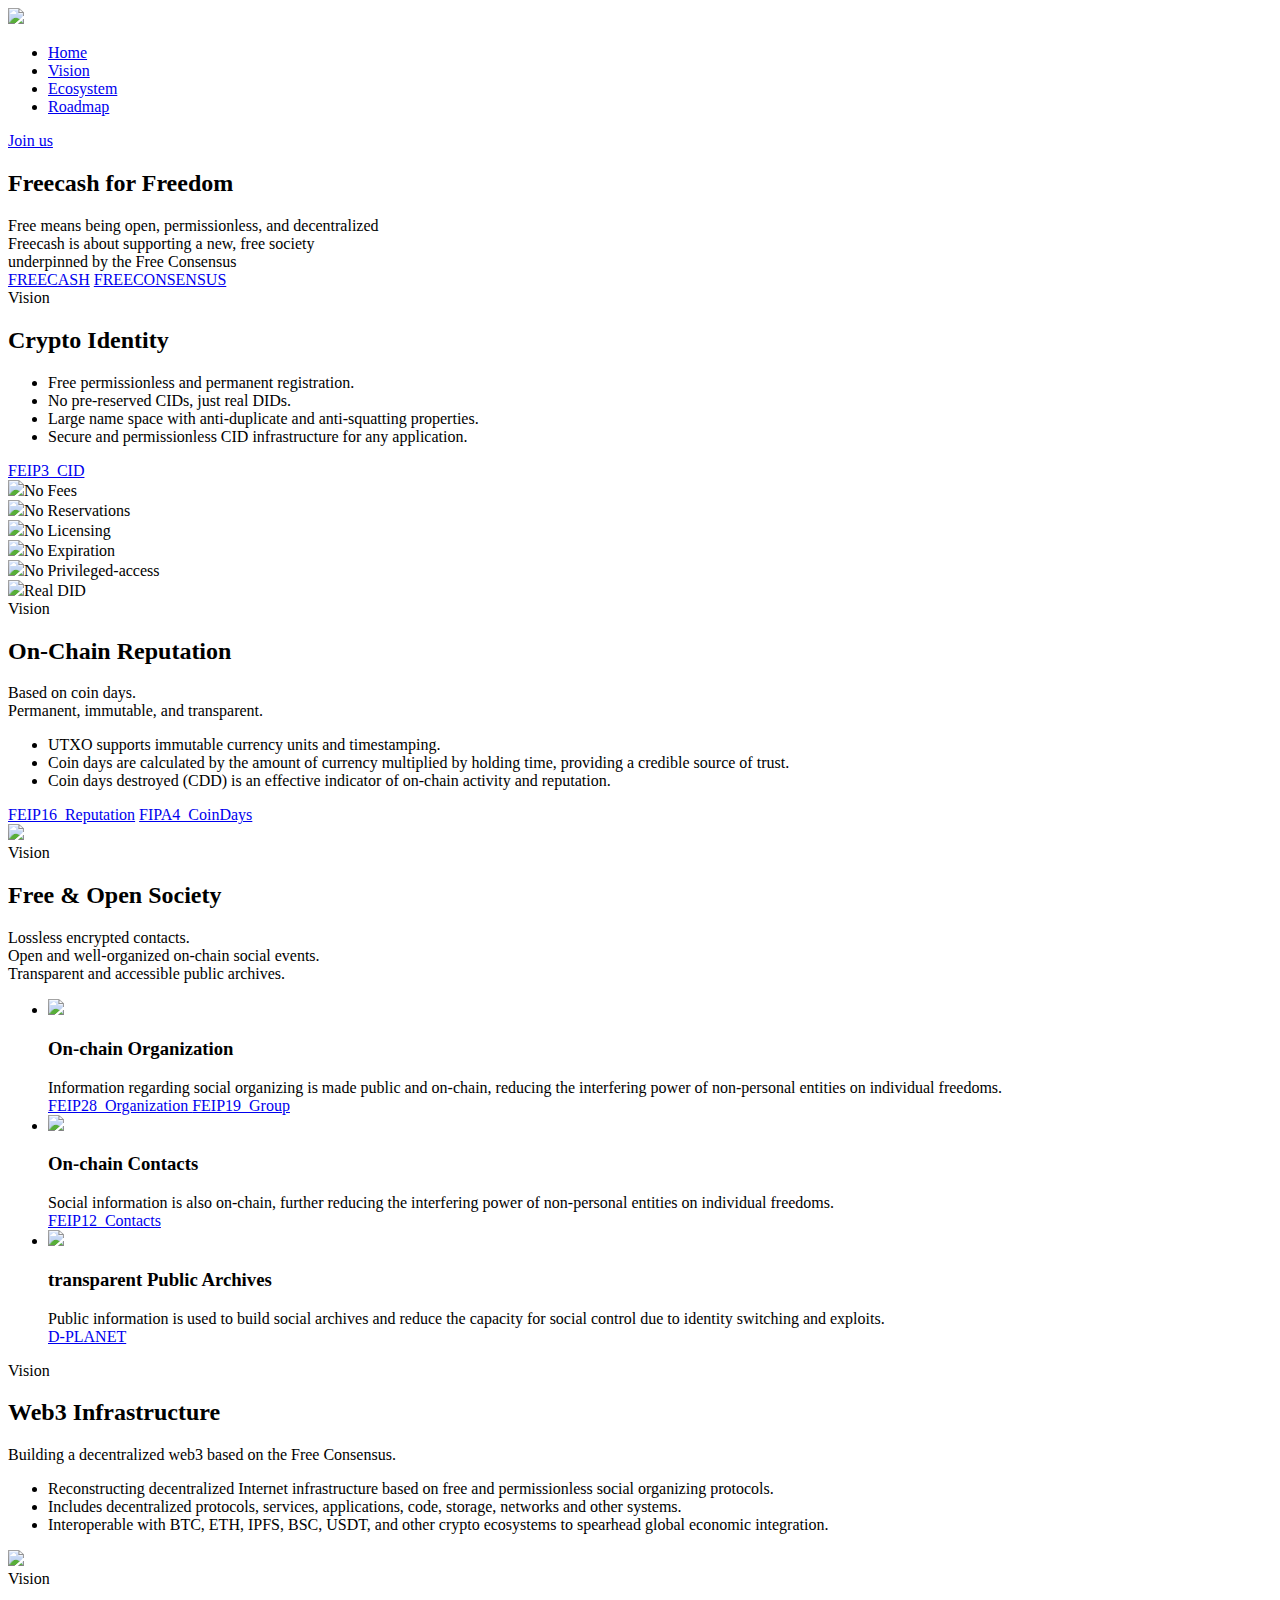
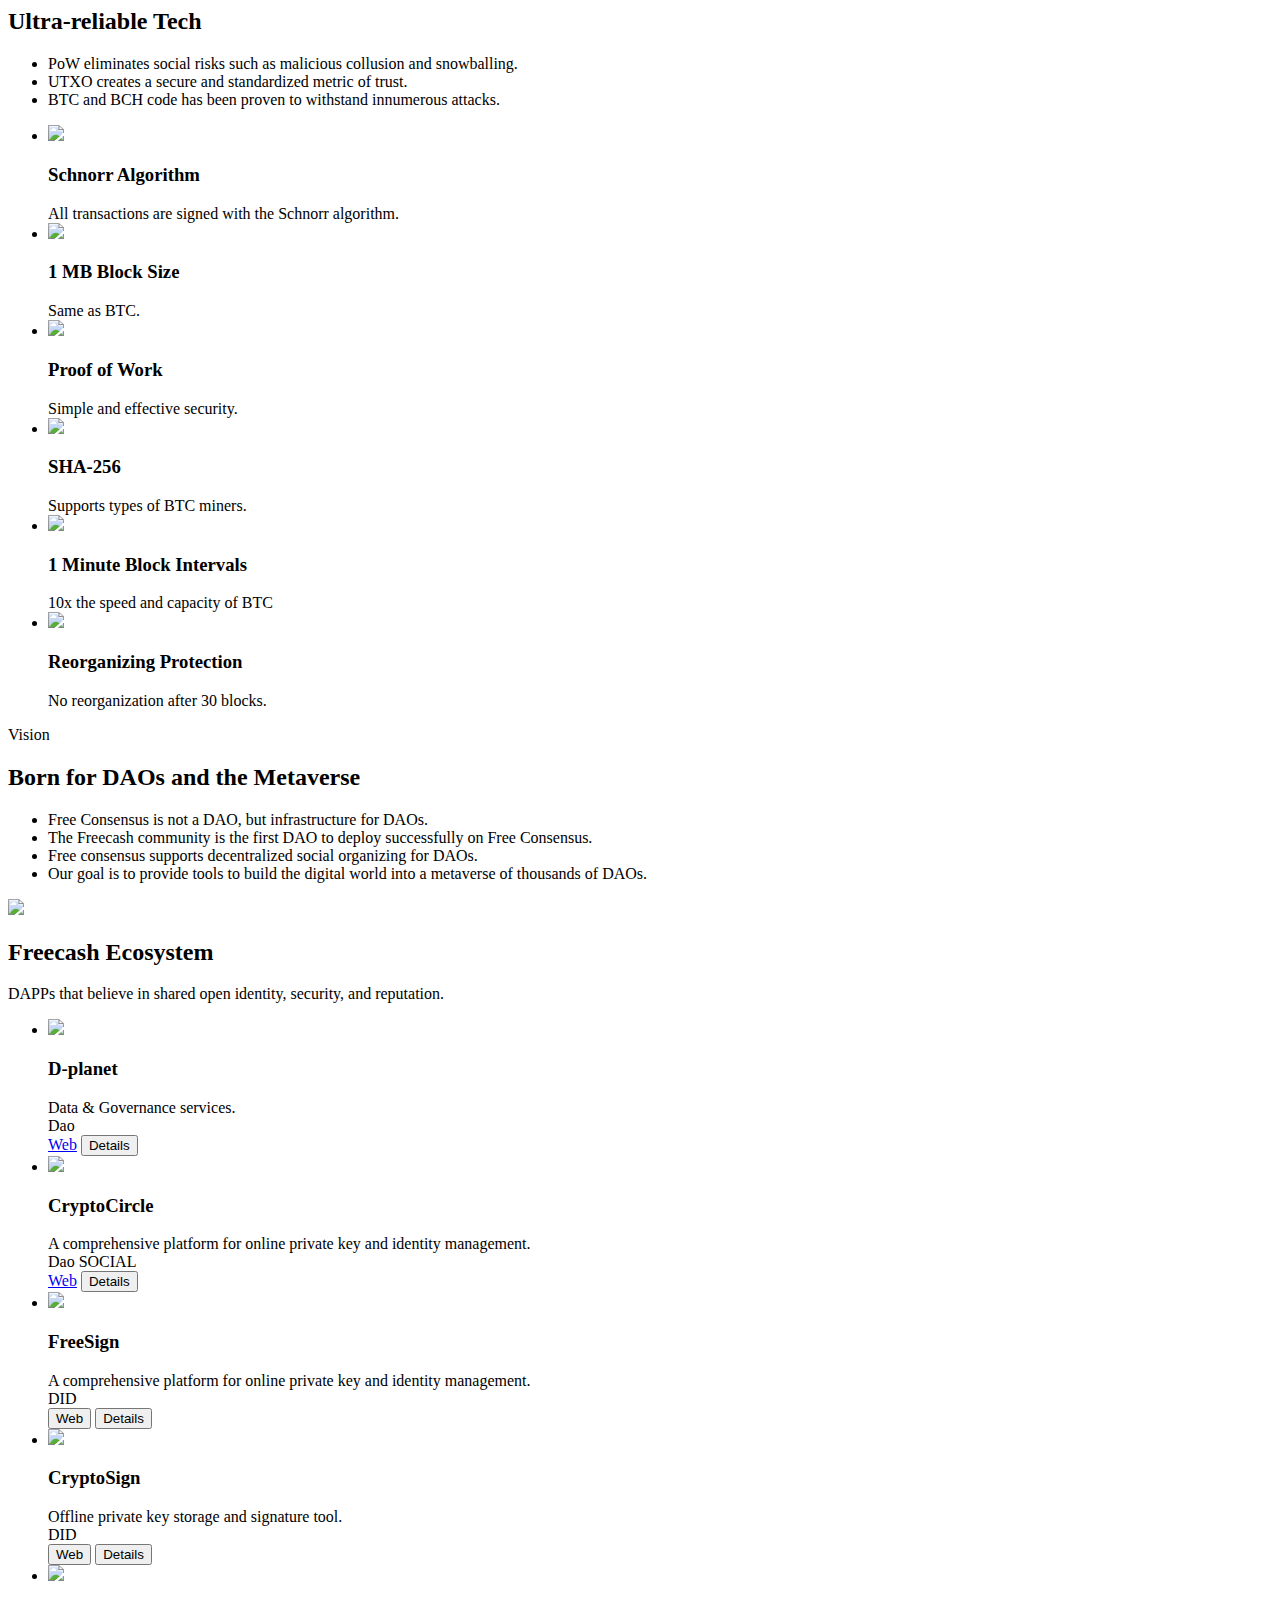
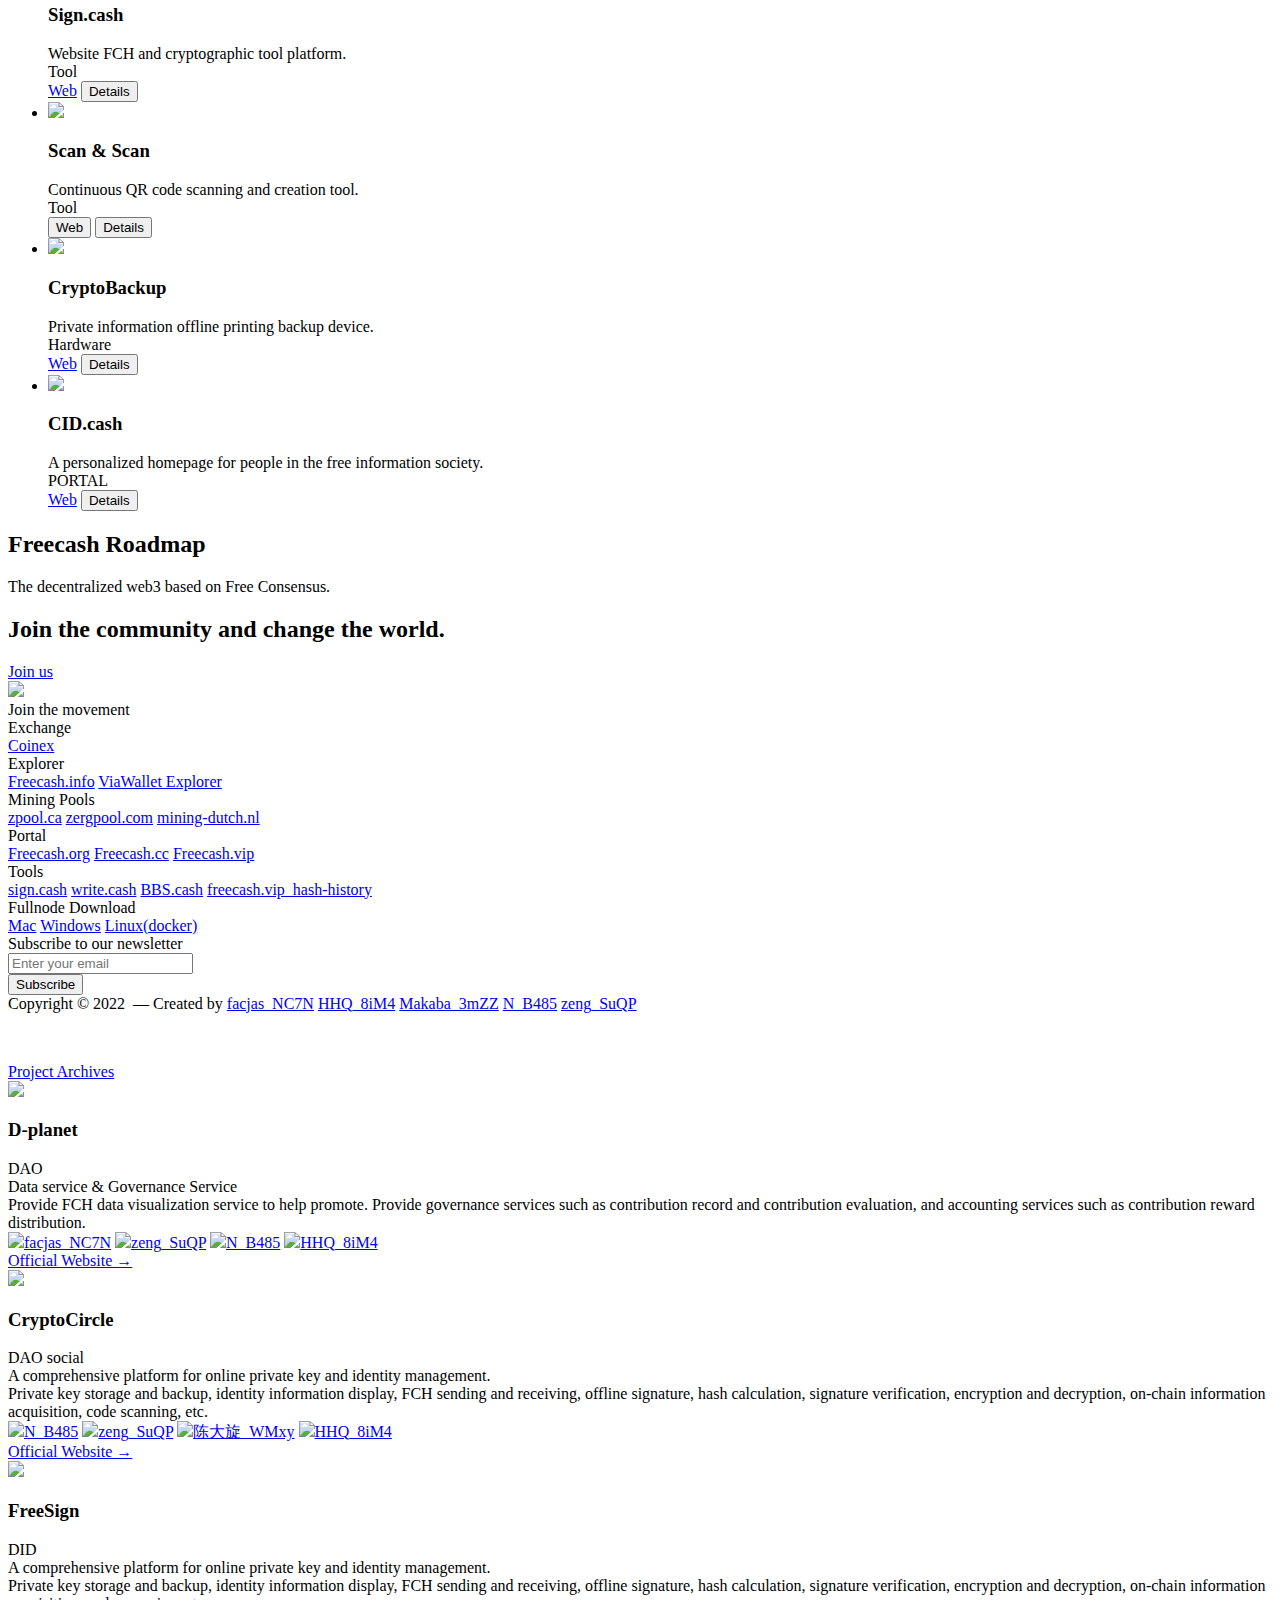
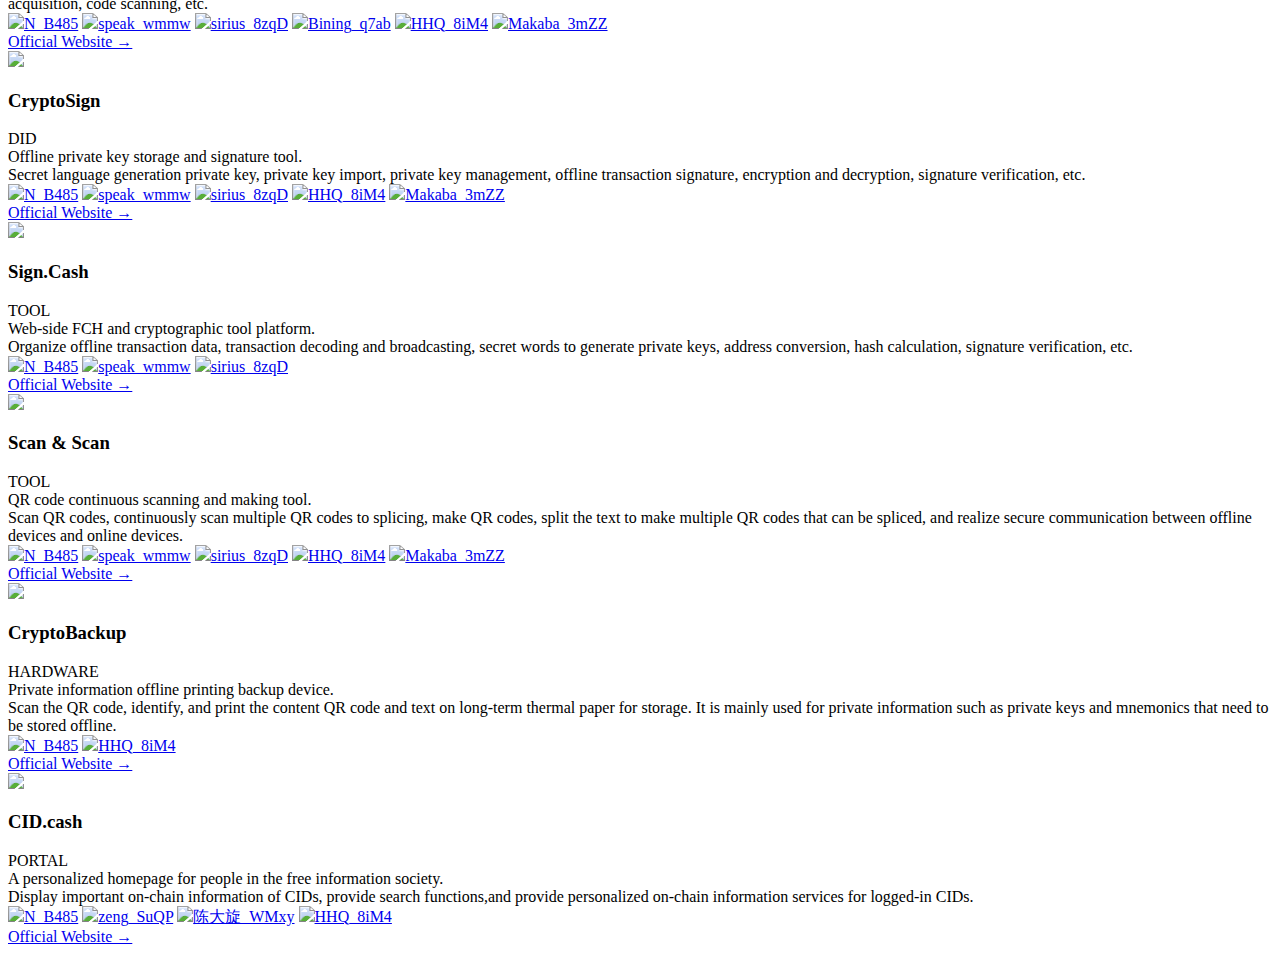
==== index.html @ cf7c5c74 "feat:2.0" ====
﻿<!DOCTYPE html>
<html>
<head>
    <meta charset="utf-8">
    <meta name="viewport" content="width=device-width, initial-scale=1, maximum-scale=1">
    <meta http-equiv="X-UA-Compatible" content="IE=edge"/>
    <meta http-equiv="Expires" content="0">
    <meta http-equiv="Pragma" content="no-cache">
    <meta http-equiv="Cache-control" content="no-cache">
    <meta http-equiv="Cache" content="no-cache">
    <title>freecash</title>
    <link type="text/css" href="js/layui/css/layui.css" rel="stylesheet">
    <link rel="stylesheet" href="js/swiper/swiper-bundle.min.css"/>
    <link type="text/css" href="css/index.css?v=0.665" rel="stylesheet">
</head>

<body>
<div class="layui-layout">
    <div class="layui-header">
        <div class="layui-container">
            <div class="layui-row">
                <div class="layui-col-md3 layui-header-logo"><img class="logo" src="images/logo.png"></div>
                <div class="mobile-menu" onclick="showHideMenu()"></div>
                <div class="mobile-menu-close" onclick="showHideMenu()"></div>
                <div class="layui-col-md6 layui-header-nav">
                    <ul class="layui-nav" id="menu">
                        <li class="layui-nav-item"><a href="#Home">Home</a></li>
                        <li class="layui-nav-item"><a href="#Vision">Vision</a></li>
                        <li class="layui-nav-item"><a href="#Ecology">Ecosystem</a></li>
                        <li class="layui-nav-item"><a href="#Roadmap">Roadmap</a></li>
                    </ul>
                </div>
                <div class="layui-col-md3 layui-header-join">
                    <a href="https://d-planet.io/fch" target="_blank" class="layui-btn layui-btn-radius layui-btn-join">Join us</a>
                </div>
            </div>
        </div>
    </div>
    <div class="layui-container layui-index-content">
        <div class="layui-body-freedom" id="Home">
            <!--<a href="https://twitter.com/freecashp" target="_blank" class="layui-btn layui-btn-message">
                <i>📢</i>  fch第11期贡献评估通知：本期贡献已结束<i class="layui-icon">&#xe602;</i>
            </a>-->
            <h2>Freecash for Freedom</h2>
            <div class="content">
                <div>Free means being open, permissionless, and decentralized</div>
                <div>Freecash is about supporting a new, free society </div>
                <div>underpinned by the Free Consensus</div>
            </div>
            <div class="btn-div">
                <a class="layui-btn layui-btn-primary" href="pdf/freecash.pdf" target="_blank">FREECASH</a>
                <a class="layui-btn layui-btn-primary" href="pdf/freecash2.pdf" target="_blank">FREECONSENSUS</a>
            </div>
        </div>
        <div class="layui-body-cryptoIdentity" id="Vision">
            <div class="layui-row">
                <div class="layui-col-md5">
                    <div class="layui-body-info">
                        <span class="layui-badge-rim">Vision</span>
                        <h2>Crypto Identity</h2>
                        <ul class="list">
                            <li>Free permissionless and permanent registration.</li>
                            <li>No pre-reserved CIDs, just real DIDs.</li>
                            <li>Large name space with anti-duplicate and anti-squatting properties.</li>
                            <li>Secure and permissionless CID infrastructure for any application.</li>
                        </ul>
                        <div class="btn-div">
                            <a href="https://bbs.cash/topic/537/feip3v4_cid-en-us" target="_blank" type="button" class="layui-btn layui-btn-normal layui-btn-sm">FEIP3_CID</a>
                        </div>
                    </div>
                </div>
                <div class="layui-col-md7 cryptoIdentity-right">
                    <div class="list clearfix">
                        <div class="item"><img src="images/image-36.png"><span>No Fees</span></div>
                        <div class="item"><img src="images/image-37.png"><span>No Reservations</span></div>
                        <div class="item"><img src="images/image-38.png"><span>No Licensing</span></div>
                        <div class="item"><img src="images/image-39.png"><span>No Expiration</span></div>
                        <div class="item"><img src="images/image-40.png"><span>No Privileged-access</span></div>
                        <div class="item"><img src="images/img-01.png"><span>Real DID</span></div>
                    </div>
                </div>
            </div>
        </div>
        <div class="layui-body-reputation">
            <div class="layui-row">
                <div class="layui-col-md6 layui-reputation-right">
                    <div class="layui-body-info">
                        <span class="layui-badge-rim">Vision</span>
                        <h2>On-Chain Reputation</h2>
                        <div class="con">Based on coin days.<br>Permanent, immutable, and transparent. </div>
                        <ul class="list">
                            <li>UTXO supports immutable currency units and timestamping.</li>
                            <li>Coin days are calculated by the amount of currency multiplied by holding time, providing a credible source of trust.</li>
                            <li>Coin days destroyed (CDD) is an effective indicator of on-chain activity and reputation.</li>
                        </ul>
                        <div class="btn-div">
                            <a href="https://bbs.cash/topic/559/feip16v1_reputation-en-us" target="_blank" class="layui-btn layui-btn-normal layui-btn-sm">FEIP16_Reputation</a>
                            <a href="https://bbs.cash/topic/557/fipa4_coindays-zh-cn" target="_blank" class="layui-btn layui-btn-normal layui-btn-sm">FIPA4_CoinDays </a>
                        </div>
                    </div>

                </div>
                <div class="layui-col-md6 layui-reputation-left">
                    <img src="images/svg/img-02.svg">
                </div>
            </div>
        </div>
        <div class="layui-body-sociaty">
            <div class="layui-body-info">
                <span class="layui-badge-rim">Vision</span>
                <h2>Free & Open Society</h2>
                <div class="con">Lossless encrypted contacts.<br>
                    Open and well-organized on-chain social events.<br>
                    Transparent and accessible public archives.</div>
            </div>
            <div class="layui-sociaty-list">
                <ul class="clearfix">
                    <li>
                        <div class="img"><img src="images/svg/img-05.svg"></div>
                        <h3>On-chain Organization</h3>
                        <div class="content">
                            Information regarding social organizing is made public and on-chain, reducing the interfering power of non-personal entities on individual freedoms.
                        </div>
                        <div class="btn-div">
                            <a href="https://bbs.cash/topic/620/feip28v2_organization-zh-cn" target="_blank" class="layui-btn layui-btn-normal layui-btn-sm">FEIP28_Organization </a>
                            <a href="https://bbs.cash/topic/561/feip19v3_group-en-us" target="_blank" class="layui-btn layui-btn-normal layui-btn-sm">FEIP19_Group</a>
                        </div>
                    </li>
                    <li>
                        <div class="img"><img src="images/svg/img-03.svg"></div>
                        <h3>On-chain Contacts</h3>
                        <div class="content">
                            Social information is also on-chain, further reducing the interfering power of non-personal entities on individual freedoms.
                        </div>
                        <div class="btn-div">
                            <a href="https://bbs.cash/topic/575/feip12v3_contacts-en-us" target="_blank" class="layui-btn layui-btn-normal layui-btn-sm">FEIP12_Contacts</a>
                        </div>
                    </li>
                    <li>
                        <div class="img"><img src="images/svg/img-04.svg"></div>
                        <h3>transparent Public Archives</h3>
                        <div class="content">
                            Public information is used to build social archives and reduce the capacity for social control due to identity switching and exploits.
                        </div>
                        <div class="btn-div">
                            <a href="https://d-planet.io/" target="_blank" class="layui-btn layui-btn-normal layui-btn-sm">D-PLANET</a>
                        </div>
                    </li>
                </ul>
            </div>
        </div>
        <div class="layui-body-reputation">
            <div class="layui-row">
                <div class="layui-col-md6 layui-reputation-right">
                    <div class="layui-body-info">
                        <span class="layui-badge-rim">Vision</span>
                        <h2>Web3 Infrastructure</h2>
                        <div class="con">Building a decentralized web3 based on the Free Consensus.</div>
                        <ul class="list">
                            <li>Reconstructing decentralized Internet infrastructure based on free and permissionless social organizing protocols.</li>
                            <li>Includes decentralized protocols, services, applications, code, storage, networks and other systems.</li>
                            <li>Interoperable with BTC, ETH, IPFS, BSC, USDT, and other crypto ecosystems to spearhead global economic integration.</li>
                        </ul>
                    </div>
                </div>
                <div class="layui-col-md6 layui-reputation-left">
                    <img src="images/svg/img-10.svg">
                </div>
            </div>
        </div>
        <div class="layui-body-support">
            <div class="layui-body-info layui-body-infoall">
                <span class="layui-badge-rim">Vision</span>
                <h2>Ultra-reliable Tech</h2>
                <ul class="list">
                    <li>PoW eliminates social risks such as malicious collusion and snowballing.</li>
                    <li>UTXO creates a secure and standardized metric of trust.</li>
                    <li>BTC and BCH code has been proven to withstand innumerous attacks.</li>
                </ul>
            </div>
            <div class="layui-support-list">
                <ul class="clearfix">
                    <li>
                        <div class="img"><img src="images/svg/img-02.svg"></div>
                        <div class="info">
                            <h3>Schnorr Algorithm</h3>
                            <div class="con">All transactions are signed with the Schnorr algorithm.</div>
                        </div>
                    </li>
                    <li>
                        <div class="img"><img src="images/svg/img-07.svg"></div>
                        <div class="info">
                            <h3>1 MB Block Size</h3>
                            <div class="con">Same as BTC.</div>
                        </div>
                    </li>
                    <li>
                        <div class="img"><img src="images/svg/img-09.svg"></div>
                        <div class="info">
                            <h3>Proof of Work</h3>
                            <div class="con">Simple and effective security.</div>
                        </div>
                    </li>
                    <li>
                        <div class="img"><img src="images/svg/img-11.svg"></div>
                        <div class="info">
                            <h3>SHA-256</h3>
                            <div class="con">Supports types of BTC miners.</div>
                        </div>
                    </li>
                    <li>
                        <div class="img"><img src="images/svg/img-12.svg"></div>
                        <div class="info">
                            <h3>1 Minute Block Intervals</h3>
                            <div class="con">10x the speed and capacity of BTC</div>
                        </div>
                    </li>
                    <li>
                        <div class="img"><img src="images/svg/img-13.svg"></div>
                        <div class="info">
                            <h3>Reorganizing Protection</h3>
                            <div class="con">No reorganization after 30 blocks.</div>
                        </div>
                    </li>
                </ul>
            </div>
        </div>
        <div class="layui-body-reputation layui-body-section">
            <div class="layui-row-flex">
                <div class="layui-col-flex">
                    <div class="layui-body-info">
                        <span class="layui-badge-rim">Vision</span>
                        <h2>Born for DAOs and the Metaverse</h2>
                        <ul class="list">
                            <li>Free Consensus is not a DAO, but infrastructure for DAOs.</li>
                            <li>The Freecash community is the first DAO to deploy successfully on Free Consensus.</li>
                            <li>Free consensus supports decentralized social organizing for DAOs.</li>
                            <li>Our goal is to provide tools to build the digital world into a metaverse of thousands of DAOs.</li>
                        </ul>
                    </div>
                </div>
                <div class="">
                    <!--<img src="images/img-17.png">-->
                    <img src="images/svg/img-17.svg" class="layui-body-reputation-img" >
                </div>
            </div>
        </div>
        <div class="layui-body-ecoProject layui-body-section" id="Ecology">
            <div class="layui-body-info">
                <h2>Freecash Ecosystem</h2>
                <div class="con">DAPPs that believe in shared open identity, security, and reputation.</div>
            </div>
            <div class="layui-sociaty-list layui-ecoProject-list">
                <ul class="clearfix">
                    <li>
                        <div class="img"><img src="images/project-01.png"></div>
                        <h3>D-planet</h3>
                        <div class="content">Data & Governance services.</div>
                        <span class="layui-bg-gray">Dao</span>
                        <div class="btn-div">
                            <a href="https://dplanet.io/" target="_blank" class="layui-btn layui-btn-sm">Web</a>
                            <button type="button" class="layui-btn layui-btn-plain layui-btn-sm" onclick="showDia(1)">Details</button>
                        </div>
                    </li>
                    <li>
                        <div class="img"><img src="images/project-06.png"></div>
                        <h3>CryptoCircle</h3>
                        <div class="content">A comprehensive platform for online private key and identity management.</div>
                        <span class="layui-bg-gray">Dao</span>
                        <span class="layui-bg-gray">SOCIAL</span>
                        <div class="btn-div">
                            <a href="https://capp.cash/miquan/" target="_blank" class="layui-btn layui-btn-sm">Web</a>
                            <button type="button" class="layui-btn layui-btn-plain layui-btn-sm" onclick="showDia(2)">Details</button>
                        </div>
                    </li>
                    <li>
                        <div class="img"><img src="images/project-03.png"></div>
                        <h3>FreeSign</h3>
                        <div class="content">A comprehensive platform for online private key and identity management.</div>
                        <span class="layui-bg-gray">DID</span>
                        <div class="btn-div">
                            <button type="button" class="layui-btn layui-btn-sm">Web</button>
                            <button type="button" class="layui-btn layui-btn-plain layui-btn-sm" onclick="showDia(3)">Details</button>
                        </div>
                    </li>
                    <li>
                        <div class="img"><img src="images/project-04.png"></div>
                        <h3>CryptoSign</h3>
                        <div class="content">Offline private key storage and signature tool.</div>
                        <span class="layui-bg-gray">DID</span>
                        <div class="btn-div">
                            <button type="button" class="layui-btn layui-btn-sm">Web</button>
                            <button type="button" class="layui-btn layui-btn-plain layui-btn-sm" onclick="showDia(4)">Details</button>
                        </div>
                    </li>
                    <li>
                        <div class="img"><img src="images/project-04.png"></div>
                        <h3>Sign.cash</h3>
                        <div class="content">Website FCH and cryptographic tool platform.</div>
                        <span class="layui-bg-gray">Tool</span>
                        <div class="btn-div">
                            <a href="https://www.sign.cash/" target="_blank" class="layui-btn layui-btn-sm">Web</a>
                            <button type="button" class="layui-btn layui-btn-plain layui-btn-sm" onclick="showDia(5)">Details</button>
                        </div>
                    </li>
                    <li>
                        <div class="img"><img src="images/project-05.png"></div>
                        <h3>Scan & Scan</h3>
                        <div class="content">Continuous QR code scanning and creation tool.</div>
                        <span class="layui-bg-gray">Tool</span>
                        <div class="btn-div">
                            <button type="button" class="layui-btn layui-btn-sm">Web</button>
                            <button type="button" class="layui-btn layui-btn-plain layui-btn-sm" onclick="showDia(6)">Details</button>
                        </div>
                    </li>
                    <li>
                        <div class="img"><img src="images/project-04.png"></div>
                        <h3>CryptoBackup</h3>
                        <div class="content">Private information offline printing backup device.</div>
                        <span class="layui-bg-gray">Hardware</span>
                        <div class="btn-div">
                            <a href="https://dplanet.io/" target="_blank" class="layui-btn layui-btn-sm">Web</a>
                            <button type="button" class="layui-btn layui-btn-plain layui-btn-sm" onclick="showDia(7)">Details</button>
                        </div>
                    </li>
                    <li>
                        <div class="img"><img src="images/project-04.png"></div>
                        <h3>CID.cash</h3>
                        <div class="content">A personalized homepage for people in the free information society.</div>
                        <span class="layui-bg-gray">PORTAL</span>
                        <div class="btn-div">
                            <a href="https://cid.cash/" target="_blank" class="layui-btn layui-btn-sm">Web</a>
                            <button type="button" class="layui-btn layui-btn-plain layui-btn-sm" onclick="showDia(8)">Details</button>
                        </div>
                    </li>
                </ul>
            </div>

        </div>
        <div class="layui-body-rodamap layui-body-section" id="Roadmap">
            <div class="layui-body-info">
                <h2>Freecash Roadmap</h2>
                <div class="con">The decentralized web3 based on Free Consensus.</div>
            </div>
            <div class="swiper mySwiper">
                <div class="swiper-wrapper" id="roadMapContent">

                </div>
                <div class="swiper-button-prev"></div>
                <div class="swiper-button-next"></div>
            </div>
        </div>
        <div class="layui-body-joinUs layui-body-section">
            <div class="layui-row-flex layui-flex-center">
                <div class="layui-col-flex">
                    <h2>Join the community and change the world.</h2>
                </div>
                <!--<div class="con">Lorem ipsum dolor sit am consectetur adipiscing varius enim in eros.</div>-->
                <a href="https://d-planet.io/fch" target="_blank" class="layui-btn layui-btn-radius layui-btn-join">Join us</a>
            </div>
        </div>
    </div>

    <div class="layui-footer">
        <div class="layui-container">
            <div class="layui-footer-info clearfix">
                <div class="layui-footer-info01">
                    <div class="logo"><img class="w100" src="images/logo.png"></div>
                    <div class="tit">Join the movement</div>
                    <div>
                        <span class="footer-info01-icon footer-icon01"><a href="https://github.com/freecashorg/freecash" target="_blank"></a></span>
                        <span class="footer-info01-icon footer-icon02"><a href="https://twitter.com/freecashp" target="_blank"></a></span>
                        <!--<span class="footer-info01-icon footer-icon03"><a href="" target="_blank"></a></span>-->
                        <span class="footer-info01-icon footer-icon04"><a href="https://www.facebook.com/profile.php?id=100087232754539" target="_blank"></a></span>
                        <span class="footer-info01-icon footer-icon05"><a href="https://t.me/freecashpublisher" target="_blank"></a></span>
                        <span class="footer-info01-icon footer-icon06"><a href="https://www.reddit.com/r/community_fch/" target="_blank"></a></span>
                        <!--<span class="footer-info01-icon footer-icon07"><a href="javascript:;" target="_blank"></a></span>-->
                        <span class="footer-info01-icon footer-icon09"><a href="https://bbs.cash/" target="_blank"></a></span>
                    </div>
                </div>
                <div class="layui-footer-info02">
                    <div class="item">
                        <div class="tit">Exchange</div>
                        <div>
                            <a href="https://coinex.com/" target="_blank">Coinex</a>
                        </div>
                    </div>
                    <div class="item">
                        <div class="tit">Explorer</div>
                        <div>
                            <a href="https://freecash.info/" target="_blank">Freecash.info</a>
                            <a href="https://explorer.viawallet.com/fch/" target="_blank">ViaWallet Explorer</a>
                        </div>
                    </div>
                    <div class="item">
                        <div class="tit">Mining Pools</div>
                        <div>
                            <a href="https://zpool.ca/" target="_blank">zpool.ca</a>
                            <a href="https://zergpool.com/" target="_blank">zergpool.com</a>
                            <a href="https://www.mining-dutch.nl/" target="_blank">mining-dutch.nl </a>
                        </div>
                    </div>
                </div>
                <div class="layui-footer-info03">
                    <div class="item">
                        <div class="tit">Portal</div>
                        <div>
                            <a href="https://freecash.org/" target="_blank">Freecash.org</a>
                            <a href="http://freecash.cc/" target="_blank">Freecash.cc</a>
                            <a href="https://freecash.vip/" target="_blank">Freecash.vip</a>
                        </div>
                    </div>
                    <div class="item">
                        <div class="tit">Tools</div>
                        <div>
                            <a href="https://www.sign.cash/" target="_blank">sign.cash</a>
                            <a href="http://write.cash/" target="_blank">write.cash</a>
                            <a href="https://bbs.cash/" target="_blank">BBS.cash</a>
                            <a href="https://freecash.vip/diff.aspx" target="_blank">freecash.vip_hash-history</a>
                        </div>
                    </div>
                </div>
                <div class="layui-footer-info04">
                    <div class="item">
                        <div class="tit">Fullnode Download</div>
                        <div>
                            <a href="https://github.com/freecashorg/freecash/releases" class="download-icon icon-mac" target="_blank">Mac</a>
                            <a href="https://github.com/freecashorg/freecash/releases" class="download-icon icon-window" target="_blank">Windows</a>
                            <a href="https://github.com/freecashorg/freecash/releases" class="download-icon icon-linux" target="_blank">Linux(docker)</a>
                        </div>
                    </div>
                    <div class="tit">Subscribe to our newsletter</div>
                    <!--<div class="con">Lorem ipsum dolor sit am consectetur adipiscing</div>-->
                    <form class="layui-form" lay-filter="subscribeEmail">
                        <div class="layui-form-item">
                            <div class="">
                                <input type="email" name="title" id="email" required lay-reqtext="Input your email address" lay-verify="email" placeholder="Enter your email" autocomplete="off" class="layui-input">
                            </div>
                        </div>
                        <div class="layui-form-item">
                            <div class="">
                                <button type="button" class="layui-btn layui-btn-sub" lay-submit lay-filter="subscribeEmail">Subscribe</button>
                            </div>
                        </div>
                    </form>
                </div>
            </div>
            <div class="layui-footer-b">
                <span>Copyright © 2022&nbsp;&nbsp;— Created by</span>
                <a href="https://d-planet.io/user/facjas_NC7N" target="_blank">facjas_NC7N</a>
                <a  href="https://d-planet.io/user/HHQ_8iM4" target="_blank">HHQ_8iM4</a>
                <a  href="https://d-planet.io/user/Makaba_3mZZ" target="_blank">Makaba_3mZZ</a>
                <a href="https://d-planet.io/user/N_B485" target="_blank">N_B485</a>
                <a  href="https://d-planet.io/user/zeng_SuQP" target="_blank">zeng_SuQP</a>
                <p><br></p>
                <a href="https://d-planet.io/project/136" target="_blank">Project Archives</a>
            </div>
        </div>
    </div>
</div>
<!-- D-Planet -->
<div id="projectDetails1" class="projectDetails">
    <div class="info">
        <div class="img"><img src="images/project-icon01.png"></div>
        <div class="info-r">
            <h3>D-planet</h3>
            <span class="layui-bg-gray">DAO</span>
        </div>
    </div>
    <div class="tit">Data service & Governance Service</div>
    <div class="con">Provide FCH data visualization service to help promote. Provide governance services such as contribution record and contribution evaluation, and accounting services such as contribution reward distribution.</div>
    <div class="headList clearfix">
        <a href="https://d-planet.io/user/facjas_NC7N" hit="<h1>facjas_NC7N</h1>FLQcFxnD3Jb8mj5FFAVCC7wLK7AMN9NC7N" target="_blank"><img src="https://zhimidaxue.com/file/get/getByAddress/FLQcFxnD3Jb8mj5FFAVCC7wLK7AMN9NC7N"><span>facjas_NC7N</span></a>
        <a href="https://d-planet.io/user/zeng_SuQP" class="hit" hit="<h1>zeng_SuQP</h1>FN5Q5xchybpJFy4BY4BhSvXHgYxp9qSuQP" target="_blank"><img src="https://zhimidaxue.com/file/get/getByAddress/FN5Q5xchybpJFy4BY4BhSvXHgYxp9qSuQP"><span>zeng_SuQP</span></a>
        <a href="https://d-planet.io/user/N_B485" class="hit" hit="<h1>N_B485</h1>F7rjKJSX5236VbZgzfa1e3eG1E3aRSB485" target="_blank"><img src="https://zhimidaxue.com/file/get/getByAddress/F7rjKJSX5236VbZgzfa1e3eG1E3aRSB485"><span>N_B485</span></a>
        <a href="https://d-planet.io/user/HHQ_8iM4" class="hit" hit="<h1>HHQ_8iM4</h1>FHbcD4nsJwncGytZLw6Z5SWAVJFJA88iM4" target="_blank"><img src="https://zhimidaxue.com/file/get/getByAddress/FHbcD4nsJwncGytZLw6Z5SWAVJFJA88iM4"><span>HHQ_8iM4</span></a>
    </div>
    <div class="link-r"><a href="https://d-planet.io" target="_blank">Official Website →</a></div>
</div>
<!-- CryptoCircle -->
<div id="projectDetails2" class="projectDetails">
    <div class="info">
        <div class="img"><img src="images/project-icon06.png"></div>
        <div class="info-r">
            <h3>CryptoCircle</h3>
            <span class="layui-bg-gray">DAO</span>
            <span class="layui-bg-gray">social</span>
        </div>
    </div>
    <div class="tit">A comprehensive platform for online private key and identity management.</div>
    <div class="con">Private key storage and backup, identity information display, FCH sending and receiving, offline signature, hash calculation, signature verification, encryption and decryption, on-chain information acquisition, code scanning, etc.</div>
    <div class="headList clearfix">
        <a href="https://d-planet.io/user/N_B485" class="hit" hit="<h1>N_B485</h1>F7rjKJSX5236VbZgzfa1e3eG1E3aRSB485" target="_blank"><img src="https://zhimidaxue.com/file/get/getByAddress/F7rjKJSX5236VbZgzfa1e3eG1E3aRSB485"><span>N_B485</span></a>
        <a href="https://d-planet.io/user/zeng_SuQP" class="hit" hit="<h1>zeng_SuQP</h1>FN5Q5xchybpJFy4BY4BhSvXHgYxp9qSuQP" target="_blank"><img src="https://zhimidaxue.com/file/get/getByAddress/FN5Q5xchybpJFy4BY4BhSvXHgYxp9qSuQP"><span>zeng_SuQP</span></a>
        <a href="https://d-planet.io/user/陈大旋_WMxy" class="hit" hit="<h1>陈大旋_WMxy</h1>FCG5Cubfr3uHzfKt8E1EvLebfPEfrFWMxy" target="_blank"><img src="https://zhimidaxue.com/file/get/getByAddress/FCG5Cubfr3uHzfKt8E1EvLebfPEfrFWMxy"><span>陈大旋_WMxy</span></a>
        <a href="https://d-planet.io/user/HHQ_8iM4" class="hit" hit="<h1>HHQ_8iM4</h1>FHbcD4nsJwncGytZLw6Z5SWAVJFJA88iM4" target="_blank"><img src="https://zhimidaxue.com/file/get/getByAddress/FHbcD4nsJwncGytZLw6Z5SWAVJFJA88iM4"><span>HHQ_8iM4</span></a>
    </div>
    <div class="link-r"><a href="https://capp.cash/miquan/" target="_blank">Official Website →</a></div>
</div>
<!-- FreeSign -->
<div id="projectDetails3" class="projectDetails">
    <div class="info">
        <div class="img"><img src="images/project-icon03.png"></div>
        <div class="info-r">
            <h3>FreeSign</h3>
            <span class="layui-bg-gray">DID</span>
        </div>
    </div>
    <div class="tit">A comprehensive platform for online private key and identity management.</div>
    <div class="content-tit">
        <div class="con">Private key storage and backup, identity information display, FCH sending and receiving, offline signature, hash calculation, signature verification, encryption and decryption, on-chain information acquisition, code scanning, etc.</div>
        <div class="headList clearfix">
            <a href="https://d-planet.io/user/N_B485" class="hit" hit="<h1>N_B485</h1>F7rjKJSX5236VbZgzfa1e3eG1E3aRSB485" target="_blank"><img src="https://zhimidaxue.com/file/get/getByAddress/F7rjKJSX5236VbZgzfa1e3eG1E3aRSB485"><span>N_B485</span></a>
            <a href="https://d-planet.io/user/speak_wmmw" class="hit" hit="<h1>speak_wmmw</h1>FC6hGnRNGSCzcWCF7gwGgLPbeurpuKwmmw" target="_blank"><img src="https://zhimidaxue.com/file/get/getByAddress/FC6hGnRNGSCzcWCF7gwGgLPbeurpuKwmmw"><span>speak_wmmw</span></a>
            <a href="https://d-planet.io/user/sirius_8zqD" class="hit" hit="<h1>sirius_8zqD</h1>FKiFgvVuUQktaSZk2jHrqrioaqwnfk8zqD" target="_blank"><img src="https://zhimidaxue.com/file/get/getByAddress/FKiFgvVuUQktaSZk2jHrqrioaqwnfk8zqD"><span>sirius_8zqD</span></a>
            <a href="https://d-planet.io/user/Bining_q7ab" class="hit" hit="<h1>Bining_q7ab</h1>FGBYivqzm2u8Kop6cNNfzpPUew6e4Sq7ab" target="_blank"><img src="https://zhimidaxue.com/file/get/getByAddress/FGBYivqzm2u8Kop6cNNfzpPUew6e4Sq7ab"><span>Bining_q7ab</span></a>
            <a href="https://d-planet.io/user/HHQ_8iM4" class="hit" hit="<h1>HHQ_8iM4</h1>FHbcD4nsJwncGytZLw6Z5SWAVJFJA88iM4" target="_blank"><img src="https://zhimidaxue.com/file/get/getByAddress/FHbcD4nsJwncGytZLw6Z5SWAVJFJA88iM4"><span>HHQ_8iM4</span></a>
            <a href="https://d-planet.io/user/Makaba_3mZZ" class="hit" hit="<h1>Makaba_3mZZ</h1>F8bpsJtNwTvDZuYxjrYhYrtHZx356y3mZZ" target="_blank"><img src="https://zhimidaxue.com/file/get/getByAddress/F8bpsJtNwTvDZuYxjrYhYrtHZx356y3mZZ"><span>Makaba_3mZZ</span></a>
        </div>
    </div>
    <div class="link-r"><a href="https://freecash.org/" target="_blank">Official Website →</a></div>
</div>
<!-- CryptoSign -->
<div id="projectDetails4" class="projectDetails">
    <div class="info">
        <div class="img"><img src="images/project-icon04.png"></div>
        <div class="info-r">
            <h3>CryptoSign</h3>
            <span class="layui-bg-gray">DID</span>
        </div>
    </div>
    <div class="tit">Offline private key storage and signature tool.</div>
    <div class="con">Secret language generation private key, private key import, private key management, offline transaction signature, encryption and decryption, signature verification, etc.</div>
    <div class="headList clearfix">
        <a href="https://d-planet.io/user/N_B485" class="hit" hit="<h1>N_B485</h1>F7rjKJSX5236VbZgzfa1e3eG1E3aRSB485" target="_blank"><img src="https://zhimidaxue.com/file/get/getByAddress/F7rjKJSX5236VbZgzfa1e3eG1E3aRSB485"><span>N_B485</span></a>
        <a href="https://d-planet.io/user/speak_wmmw" class="hit" hit="<h1>speak_wmmw</h1>FC6hGnRNGSCzcWCF7gwGgLPbeurpuKwmmw" target="_blank"><img src="https://zhimidaxue.com/file/get/getByAddress/FC6hGnRNGSCzcWCF7gwGgLPbeurpuKwmmw"><span>speak_wmmw</span></a>
        <a href="https://d-planet.io/user/sirius_8zqD" class="hit" hit="<h1>sirius_8zqD</h1>FKiFgvVuUQktaSZk2jHrqrioaqwnfk8zqD" target="_blank"><img src="https://zhimidaxue.com/file/get/getByAddress/FKiFgvVuUQktaSZk2jHrqrioaqwnfk8zqD"><span>sirius_8zqD</span></a>
        <a href="https://d-planet.io/user/HHQ_8iM4" class="hit" hit="<h1>HHQ_8iM4</h1>FHbcD4nsJwncGytZLw6Z5SWAVJFJA88iM4" target="_blank"><img src="https://zhimidaxue.com/file/get/getByAddress/FHbcD4nsJwncGytZLw6Z5SWAVJFJA88iM4"><span>HHQ_8iM4</span></a>
        <a href="https://d-planet.io/user/Makaba_3mZZ" class="hit" hit="<h1>Makaba_3mZZ</h1>F8bpsJtNwTvDZuYxjrYhYrtHZx356y3mZZ" target="_blank"><img src="https://zhimidaxue.com/file/get/getByAddress/F8bpsJtNwTvDZuYxjrYhYrtHZx356y3mZZ"><span>Makaba_3mZZ</span></a>
    </div>
    <div class="link-r"><a href="https://freecash.org/" target="_blank">Official Website →</a></div>
</div>
<!-- Sign.Cash -->
<div id="projectDetails5" class="projectDetails">
    <div class="info">
        <div class="img"><img src="images/project-icon04.png"></div>
        <div class="info-r">
            <h3>Sign.Cash</h3>
            <span class="layui-bg-gray">TOOL</span>
        </div>
    </div>
    <div class="tit">Web-side FCH and cryptographic tool platform.</div>
    <div class="con">Organize offline transaction data, transaction decoding and broadcasting, secret words to generate private keys, address conversion, hash calculation, signature verification, etc.</div>
    <div class="headList clearfix">
        <a href="https://d-planet.io/user/N_B485" class="hit" hit="<h1>N_B485</h1>F7rjKJSX5236VbZgzfa1e3eG1E3aRSB485" target="_blank"><img src="https://zhimidaxue.com/file/get/getByAddress/F7rjKJSX5236VbZgzfa1e3eG1E3aRSB485"><span>N_B485</span></a>
        <a href="https://d-planet.io/user/speak_wmmw" class="hit" hit="<h1>speak_wmmw</h1>FC6hGnRNGSCzcWCF7gwGgLPbeurpuKwmmw" target="_blank"><img src="https://zhimidaxue.com/file/get/getByAddress/FC6hGnRNGSCzcWCF7gwGgLPbeurpuKwmmw"><span>speak_wmmw</span></a>
        <a href="https://d-planet.io/user/sirius_8zqD" class="hit" hit="<h1>sirius_8zqD</h1>FKiFgvVuUQktaSZk2jHrqrioaqwnfk8zqD" target="_blank"><img src="https://zhimidaxue.com/file/get/getByAddress/FKiFgvVuUQktaSZk2jHrqrioaqwnfk8zqD"><span>sirius_8zqD</span></a>
    </div>
    <div class="link-r"><a href="https://www.sign.cash/" target="_blank">Official Website →</a></div>
</div>
<!-- Scan & Scan -->
<div id="projectDetails6" class="projectDetails">
    <div class="info">
        <div class="img"><img src="images/project-icon05.png"></div>
        <div class="info-r">
            <h3>Scan & Scan</h3>
            <span class="layui-bg-gray">TOOL</span>
        </div>
    </div>
    <div class="tit">QR code continuous scanning and making tool.</div>
    <div class="con">Scan QR codes, continuously scan multiple QR codes to splicing, make QR codes, split the text to make multiple QR codes that can be spliced, and realize secure communication between offline devices and online devices.</div>
    <div class="headList clearfix">
        <a href="https://d-planet.io/user/N_B485" class="hit" hit="<h1>N_B485</h1>F7rjKJSX5236VbZgzfa1e3eG1E3aRSB485" target="_blank"><img src="https://zhimidaxue.com/file/get/getByAddress/F7rjKJSX5236VbZgzfa1e3eG1E3aRSB485"><span>N_B485</span></a>
        <a href="https://d-planet.io/user/speak_wmmw" class="hit" hit="<h1>speak_wmmw</h1>FC6hGnRNGSCzcWCF7gwGgLPbeurpuKwmmw" target="_blank"><img src="https://zhimidaxue.com/file/get/getByAddress/FC6hGnRNGSCzcWCF7gwGgLPbeurpuKwmmw"><span>speak_wmmw</span></a>
        <a href="https://d-planet.io/user/sirius_8zqD" class="hit" hit="<h1>sirius_8zqD</h1>FKiFgvVuUQktaSZk2jHrqrioaqwnfk8zqD" target="_blank"><img src="https://zhimidaxue.com/file/get/getByAddress/FKiFgvVuUQktaSZk2jHrqrioaqwnfk8zqD"><span>sirius_8zqD</span></a>
        <a href="https://d-planet.io/user/HHQ_8iM4" class="hit" hit="<h1>HHQ_8iM4</h1>FHbcD4nsJwncGytZLw6Z5SWAVJFJA88iM4" target="_blank"><img src="https://zhimidaxue.com/file/get/getByAddress/FHbcD4nsJwncGytZLw6Z5SWAVJFJA88iM4"><span>HHQ_8iM4</span></a>
        <a href="https://d-planet.io/user/Makaba_3mZZ" class="hit" hit="<h1>Makaba_3mZZ</h1>F8bpsJtNwTvDZuYxjrYhYrtHZx356y3mZZ" target="_blank"><img src="https://zhimidaxue.com/file/get/getByAddress/F8bpsJtNwTvDZuYxjrYhYrtHZx356y3mZZ"><span>Makaba_3mZZ</span></a>
    </div>
    <div class="link-r"><a href="https://freecash.org/" target="_blank">Official Website →</a></div>
</div>
<!-- CryptoBackup -->
<div id="projectDetails7" class="projectDetails">
    <div class="info">
        <div class="img"><img src="images/project-icon04.png"></div>
        <div class="info-r">
            <h3>CryptoBackup</h3>
            <span class="layui-bg-gray">HARDWARE</span>
        </div>
    </div>
    <div class="tit">Private information offline printing backup device.</div>
    <div class="con">Scan the QR code, identify, and print the content QR code and text on long-term thermal paper for storage. It is mainly used for private information such as private keys and mnemonics that need to be stored offline.</div>
    <div class="headList clearfix">
        <a href="https://d-planet.io/user/N_B485" class="hit" hit="<h1>N_B485</h1>F7rjKJSX5236VbZgzfa1e3eG1E3aRSB485" target="_blank"><img src="https://zhimidaxue.com/file/get/getByAddress/F7rjKJSX5236VbZgzfa1e3eG1E3aRSB485"><span>N_B485</span></a>
        <a href="https://d-planet.io/user/HHQ_8iM4" class="hit" hit="<h1>HHQ_8iM4</h1>FHbcD4nsJwncGytZLw6Z5SWAVJFJA88iM4" target="_blank"><img src="https://zhimidaxue.com/file/get/getByAddress/FHbcD4nsJwncGytZLw6Z5SWAVJFJA88iM4"><span>HHQ_8iM4</span></a>
    </div>
    <div class="link-r"><a href="https://freecash.org/" target="_blank">Official Website →</a></div>
</div>
<!-- Cid.Cash -->
<div id="projectDetails8" class="projectDetails">
    <div class="info">
        <div class="img"><img src="images/project-icon04.png"></div>
        <div class="info-r">
            <h3>CID.cash</h3>
            <span class="layui-bg-gray">PORTAL</span>
        </div>
    </div>
    <div class="tit">A personalized homepage for people in the free information society.</div>
    <div class="con">Display important on-chain information of CIDs, provide search functions,and provide personalized on-chain information services for logged-in CIDs.</div>
    <div class="headList clearfix">
        <a href="https://d-planet.io/user/N_B485" class="hit" hit="<h1>N_B485</h1>F7rjKJSX5236VbZgzfa1e3eG1E3aRSB485" target="_blank"><img src="https://zhimidaxue.com/file/get/getByAddress/F7rjKJSX5236VbZgzfa1e3eG1E3aRSB485"><span>N_B485</span></a>
        <a href="https://d-planet.io/user/zeng_SuQP" class="hit" hit="<h1>zeng_SuQP</h1>FN5Q5xchybpJFy4BY4BhSvXHgYxp9qSuQP" target="_blank"><img src="https://zhimidaxue.com/file/get/getByAddress/FN5Q5xchybpJFy4BY4BhSvXHgYxp9qSuQP"><span>zeng_SuQP</span></a>
        <a href="https://d-planet.io/user/陈大旋_WMxy" class="hit" hit="<h1>陈大旋_WMxy</h1>FCG5Cubfr3uHzfKt8E1EvLebfPEfrFWMxy" target="_blank"><img src="https://zhimidaxue.com/file/get/getByAddress/FCG5Cubfr3uHzfKt8E1EvLebfPEfrFWMxy"><span>陈大旋_WMxy</span></a>
        <a href="https://d-planet.io/user/HHQ_8iM4" class="hit" hit="<h1>HHQ_8iM4</h1>FHbcD4nsJwncGytZLw6Z5SWAVJFJA88iM4" target="_blank"><img src="https://zhimidaxue.com/file/get/getByAddress/FHbcD4nsJwncGytZLw6Z5SWAVJFJA88iM4"><span>HHQ_8iM4</span></a>
    </div>
    <div class="link-r"><a href="https://cid.cash/" target="_blank">Official Website →</a></div>
</div>
<script type="text/javascript" src="js/layui/layui.js"></script>
<script src="js/swiper/swiper-bundle.min.js"></script>
<script>
    var roadMapJSON=[
        {"time":"2009","title":"Bitcoin launched","list":["First crypto-consensus system was born."]},
        {"time":"2019","title":"Freecash whitepaper published","list":["Freecash testnet launched","Freecash.org launched","Freecash.info launched","Sign.cash launched"]},
        {"time":"Q1 2020","title":"Freecash launched at 2020-01-01 00:00:00","list":["Viabtc Mining Pool listed FCH","Coinex exchange listed FCH","Freecash mainnet updated to 1.0.5","CID protocol deployed"]},
        {"time":"Q2 2020","title":"D-planet 1.0 beta launched","list":["Freecash.vip launched","BBS.cash launched","Coin days reputation system launched"]},
        {"time":"Q3 2020","title":"Free Consensus Whitepaper published","list":["Crypto Sign 1.0 launched","Contribution Assessment System launched"]},
        {"time":"Q4 2020","title":"Freecash 2020 Annual Report published","list":["First governance fund distribution initiated","CID homepage project commenced"]},
        {"time":"Q1 2021","title":"Upgrade, OP_ RETURN expanded to 4k","list":["Governance committee completed transition","Coin days rewards event launched"]},
        {"time":"Q2 2021","title":"CryptoCircle 1.0 launched","list":["FreeSign test version launched","Write.ash test version launched"]},
        {"time":"Q3 2021","title":"Difficulty bomb attack thwarted","list":["Freecash.cc launched"]},
        {"time":"Q4 2021","title":"APIP5V1_Protocol Information published","list":["APIP6V1_Service Information published","APIP7V1_CAPP Information published","Web3 protocol framework established"]},
        {"time":"Q1 2022","title":"APIP9V1_Group Info published","list":["APIP10V1_Organization Info published","APIP11V1_Hat On Chain published","Support the open society protocol established"]},
        {"time":"Q2 2022","title":"Private Backup Machine Project commenced","list":["12 protocols of Open API published"]},
        {"time":"Q3 2022","title":"API database development project commenced","list":["FreeSign 2.0 development commenced"]},
        {"time":"Q4 2022","title":"Freecash.org 2.0 online","list":["D-planet.io 2.0 online and commenced financing","Open API middle ware beta launch"]},
        {"time":"2023","title":"FreeSign 2.0 application online","list":["Private backup devices on sale","Identity management application launch","Open social application online","Free consensus development contest held"]}
    ];
    function showDia(v){
        layui.use('jquery', function(){
            layer.open({
                type: 1,
                title:false,
                closeBtn:false,
                shadeClose:true,
                scrollbar:false,
                content: layui.$('#projectDetails'+v)
            });
        })
    }
    function showHideMenu(){
        layui.$('.mobile-menu').toggle();
        layui.$('.mobile-menu-close').toggle();
        layui.$('.layui-header-nav').toggle();
        layui.$('.layui-header-join').toggle();
    }
    layui.use([],function(){
        var $=layui.$;
        var html='';
        $.each(roadMapJSON,function(ind,val){
            //html+='<div class="swiper-slide"><div><h3>'+val.time+'</h3><h4>'+val.title+'</h4><div class="info">';
            html+='<div class="swiper-slide"><div><h3>'+val.time+'</h3><div class="info"><p>'+val.title+'</p>';
            $.each(val.list,function(ind2,val2){
                html+='<p>'+val2+'</p>';
            });
            html+='</div></div></div>';
        });
        $("#roadMapContent").html(html);
        var swiper = new Swiper(".mySwiper", {
            slidesPerView: window.screen.width<=992?1:3,
            initialSlide:window.screen.width<=992?0:1,
            centeredSlides: true,
            spaceBetween: 0,
            navigation: {
                nextEl: '.swiper-button-next',
                prevEl: '.swiper-button-prev',
            },
        });
        if($(".mobile-menu").is(":visible")){
            $("#menu a").click(function(){
                if($('.mobile-menu-close').is(":visible")){
                    showHideMenu();
                }
            });
        }
        $(document).delegate(".hit","mouseenter",function(){
            var _self=$(this);
            var tips=layer.tips(_self.attr("hit"),_self,{tips:[3,'#ffffff'],time:0,area:["auto","auto"]});
            _self.attr("layerId",tips);
        }).delegate(".hit","mouseleave",function(){
            layer.close($(this).attr("layerId"));
        });
        layui.form.on('submit(subscribeEmail)',function(data){
            layer.load(1,{shade: [0.3,'#000']});
            $.ajax({
                type: "post",
                url: "https://dplanet.io/api/messageLeavePo/add",
                data: {email:data.field.title},
                dataType: "json",
                success: function (result) {
                    if(result.success){
                        $("#email").val("");
                        layer.msg("Success",{skin:"layui-layer-dialog",icon:1});
                    }else{
                        layer.msg("Failed",{skin:"layui-layer-dialog",icon:1});
                    }
                    layer.closeAll("loading");
                }
            });
        });
    });
</script>
</body>
</html>
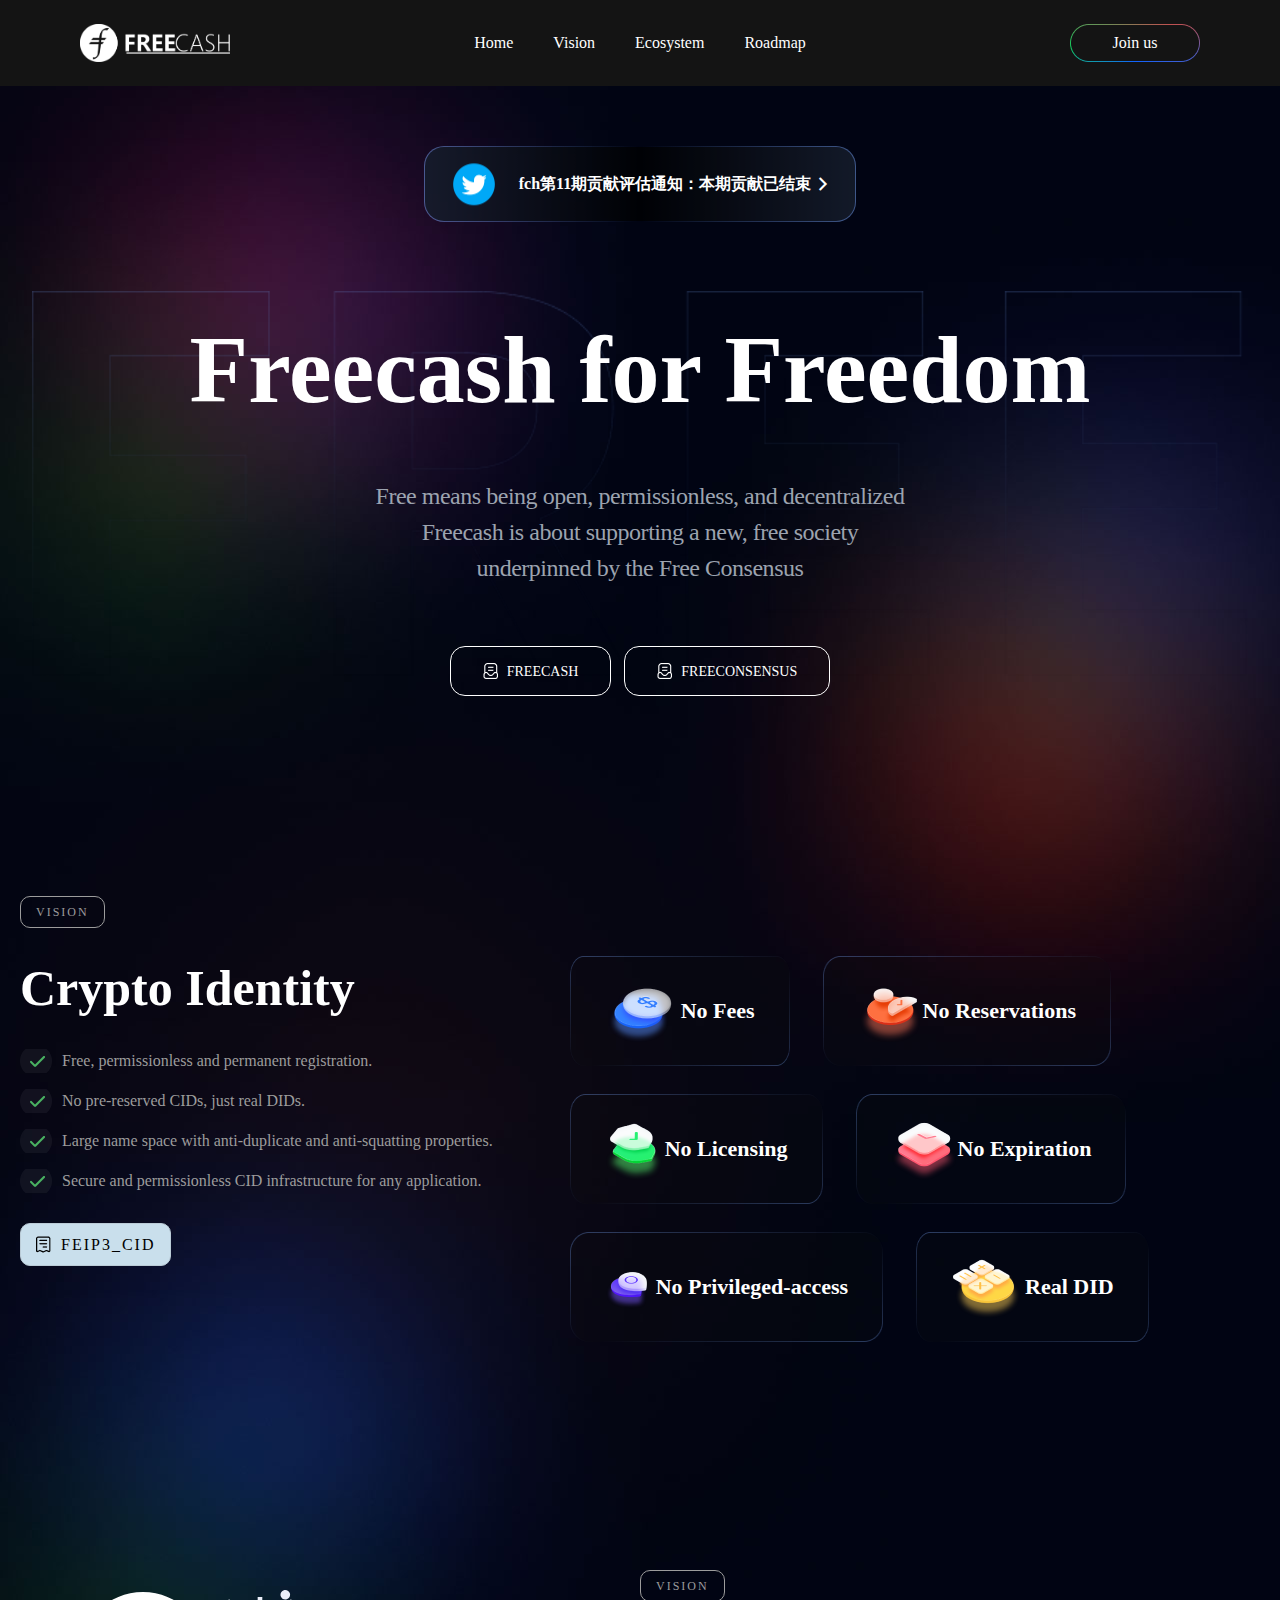
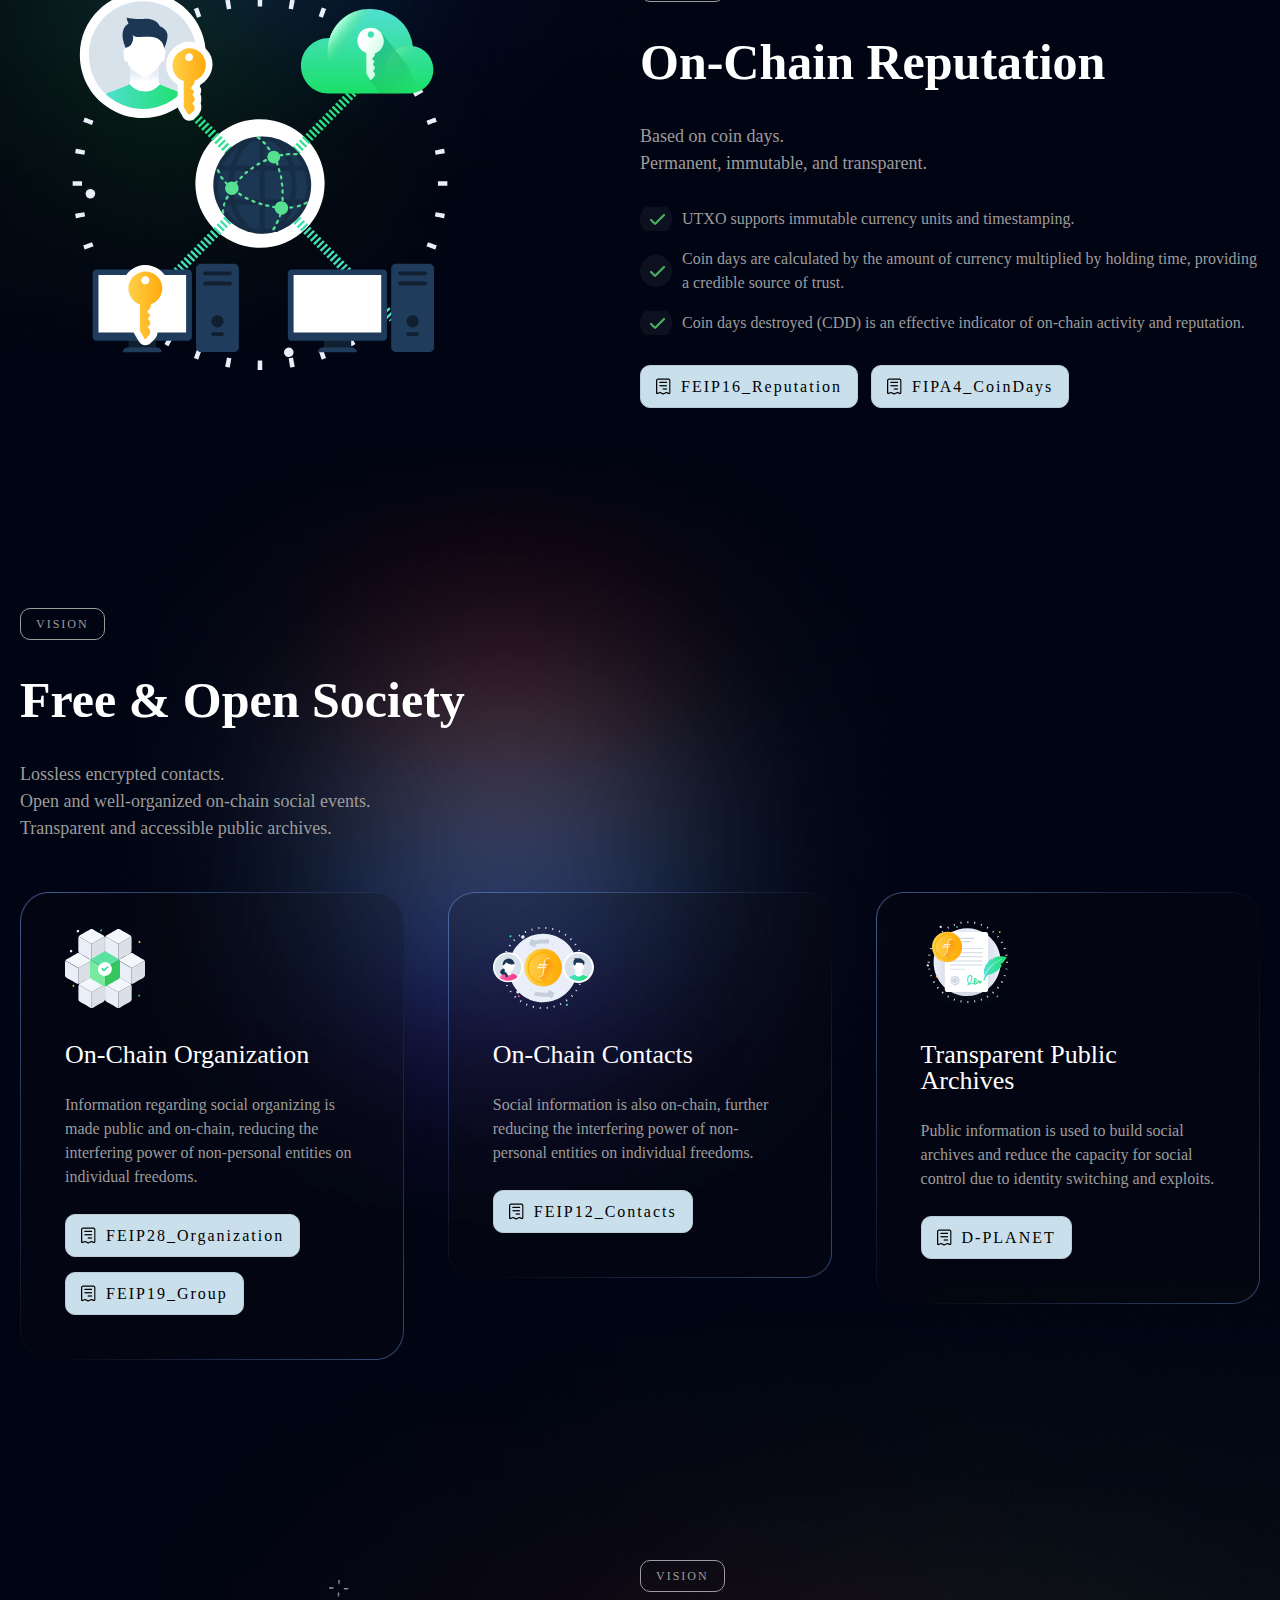
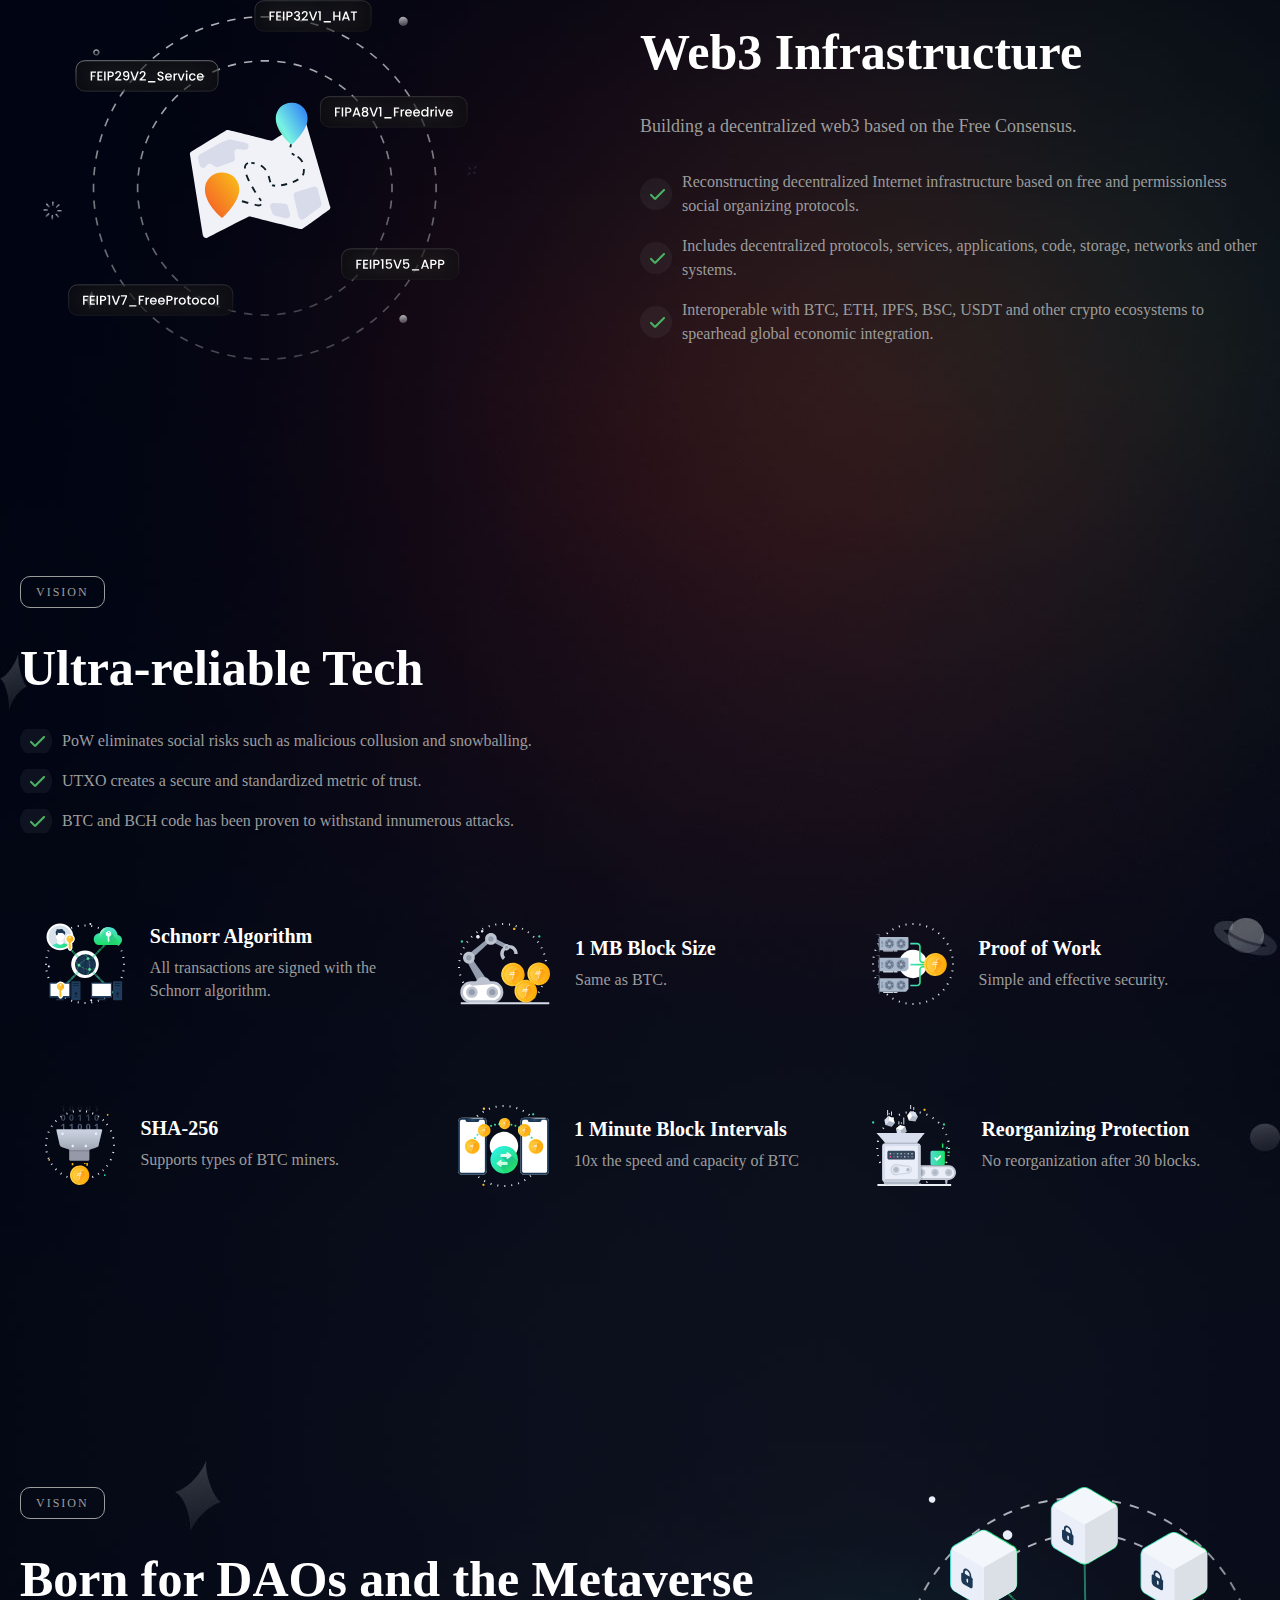
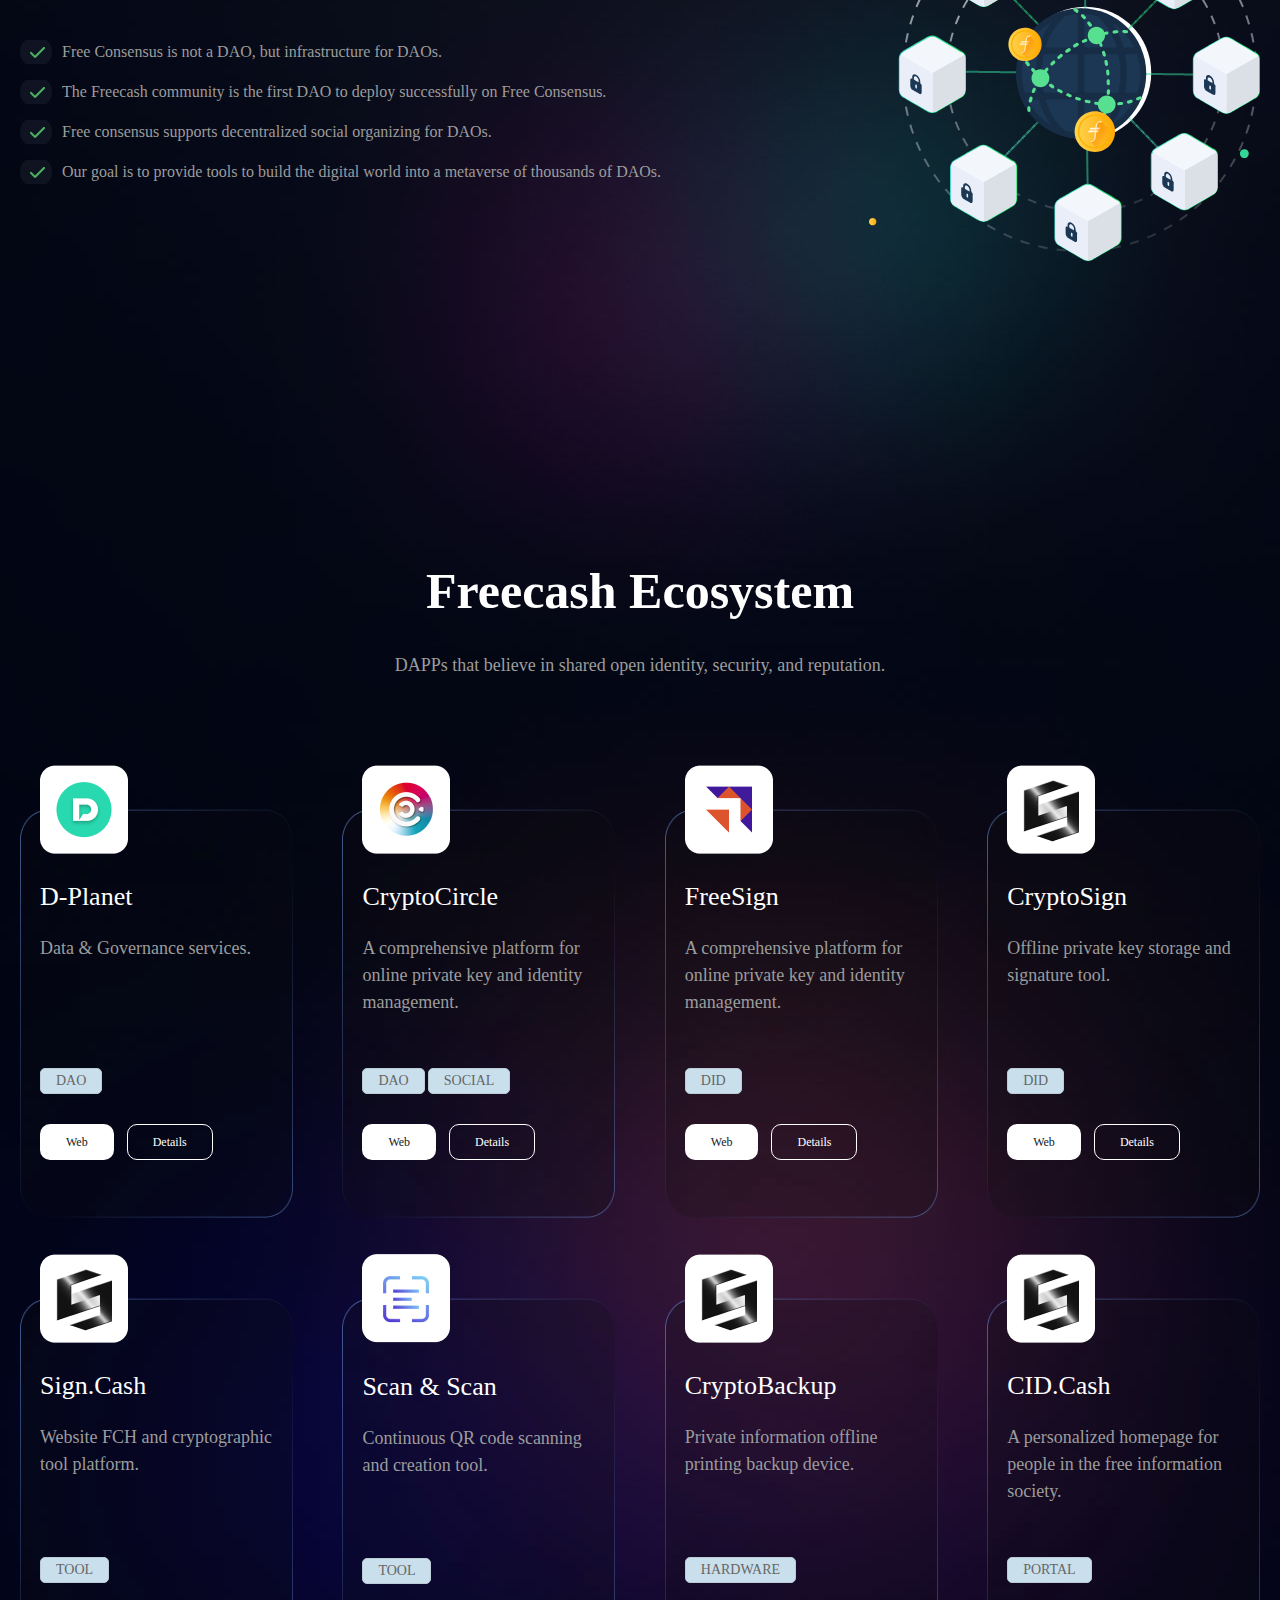
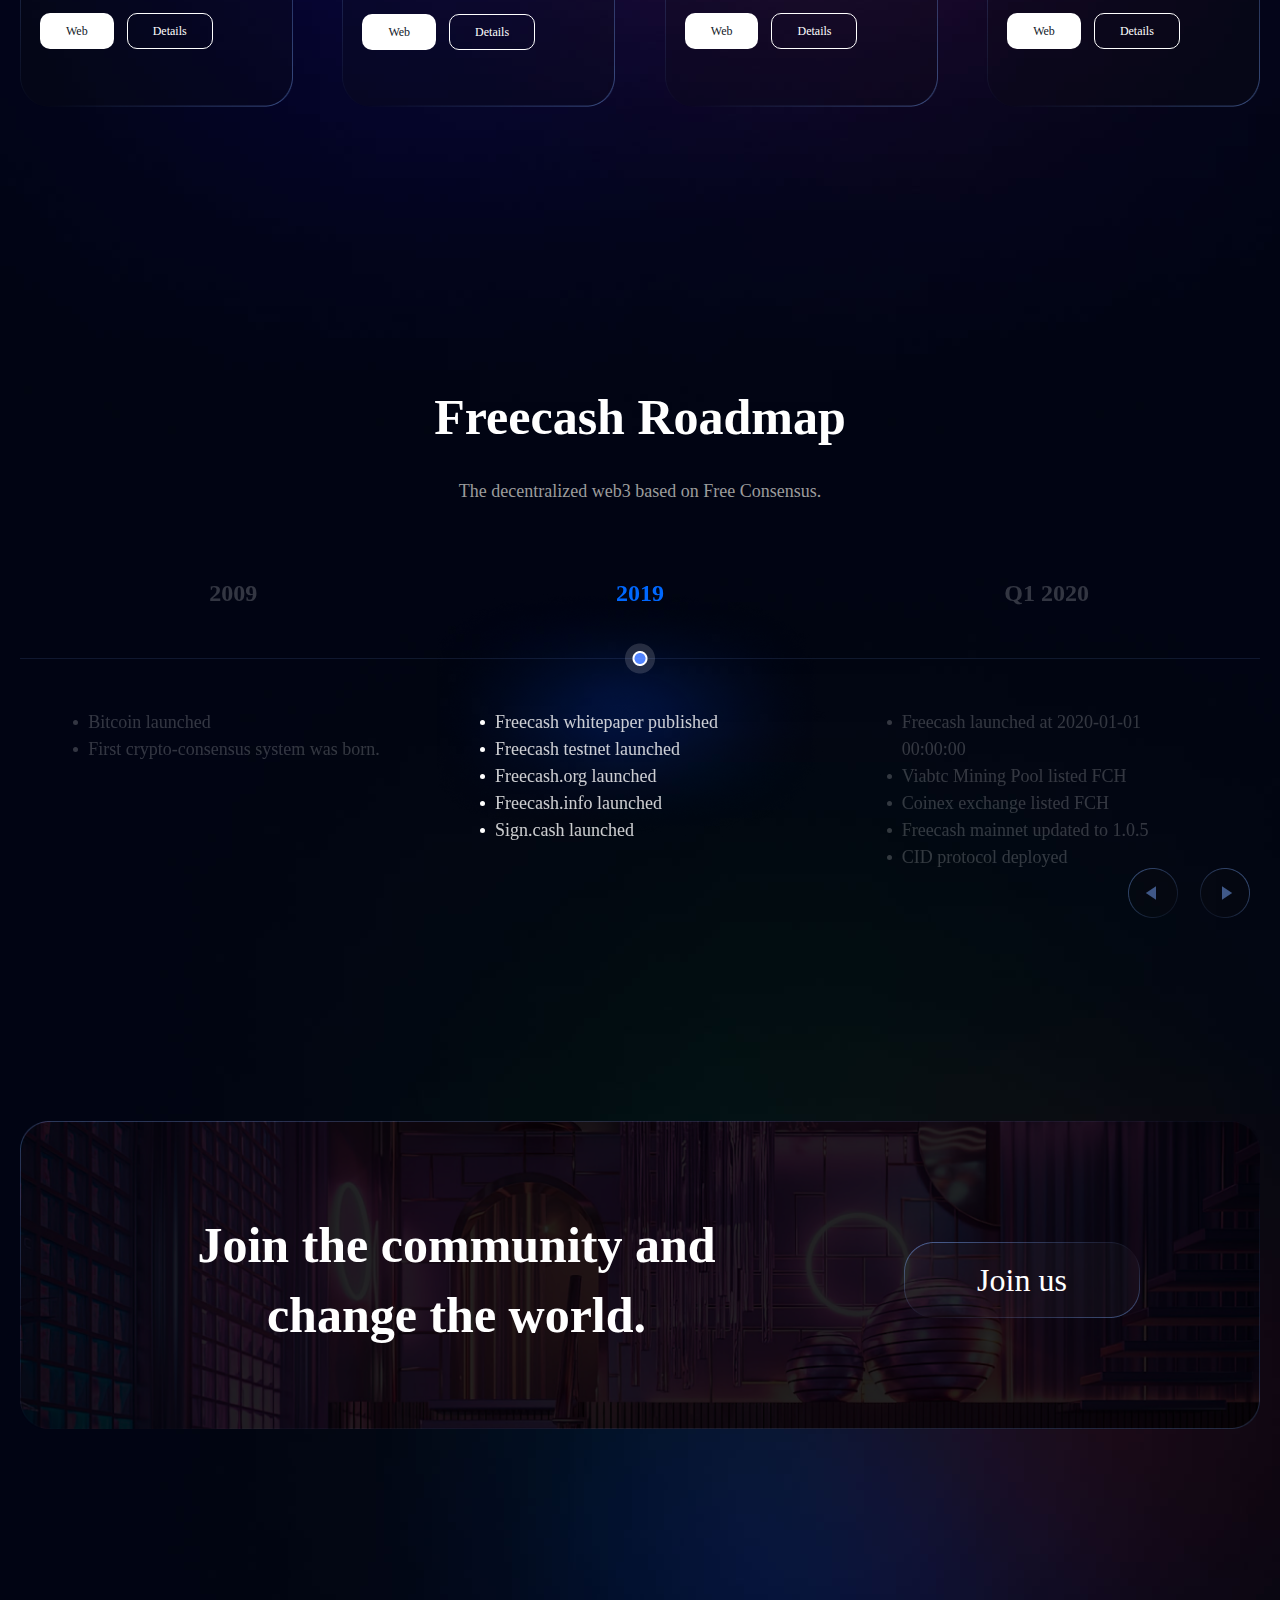
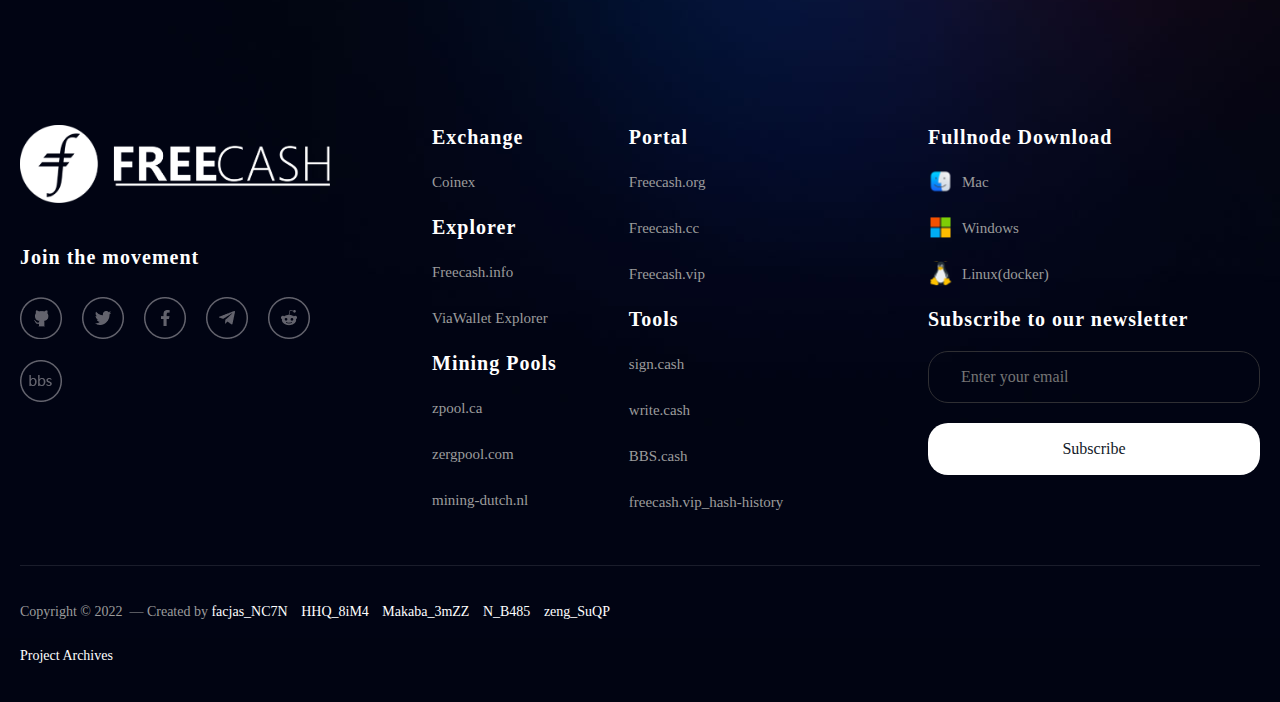
==== commit ad32b256: "fix:Notification bar modification" ====
--- a/index.html
+++ b/index.html
@@ -11,7 +11,7 @@
     <title>freecash</title>
     <link type="text/css" href="js/layui/css/layui.css" rel="stylesheet">
     <link rel="stylesheet" href="js/swiper/swiper-bundle.min.css"/>
-    <link type="text/css" href="css/index.css?v=0.665" rel="stylesheet">
+    <link type="text/css" href="css/index.css?v=0.6662" rel="stylesheet">
 </head>
 
 <body>
@@ -38,9 +38,11 @@
     </div>
     <div class="layui-container layui-index-content">
         <div class="layui-body-freedom" id="Home">
-            <!--<a href="https://twitter.com/freecashp" target="_blank" class="layui-btn layui-btn-message">
-                <i>📢</i>  fch第11期贡献评估通知：本期贡献已结束<i class="layui-icon">&#xe602;</i>
-            </a>-->
+            <a href="https://twitter.com/freecashp" target="_blank" class="layui-btn-message-1">
+                <div class="detail">
+                    <i class="twitter"></i><div class="txt">fch第11期贡献评估通知：本期贡献已结束&nbsp;</div><i class="layui-icon">&#xe602;</i>
+                </div>
+            </a>
             <h2>Freecash for Freedom</h2>
             <div class="content">
                 <div>Free means being open, permissionless, and decentralized</div>
@@ -59,7 +61,7 @@
                         <span class="layui-badge-rim">Vision</span>
                         <h2>Crypto Identity</h2>
                         <ul class="list">
-                            <li>Free permissionless and permanent registration.</li>
+                            <li>Free, permissionless and permanent registration.</li>
                             <li>No pre-reserved CIDs, just real DIDs.</li>
                             <li>Large name space with anti-duplicate and anti-squatting properties.</li>
                             <li>Secure and permissionless CID infrastructure for any application.</li>
@@ -159,7 +161,7 @@
                         <ul class="list">
                             <li>Reconstructing decentralized Internet infrastructure based on free and permissionless social organizing protocols.</li>
                             <li>Includes decentralized protocols, services, applications, code, storage, networks and other systems.</li>
-                            <li>Interoperable with BTC, ETH, IPFS, BSC, USDT, and other crypto ecosystems to spearhead global economic integration.</li>
+                            <li>Interoperable with BTC, ETH, IPFS, BSC, USDT and other crypto ecosystems to spearhead global economic integration.</li>
                         </ul>
                     </div>
                 </div>
--- a/js/layui/css/layui.css
+++ b/js/layui/css/layui.css
@@ -0,0 +1 @@
+.layui-inline,img{display:inline-block;vertical-align:middle}h1,h2,h3,h4,h5,h6{font-weight:400}a,body{color:#333}.layui-edge,.layui-header,.layui-inline,.layui-main{position:relative}.layui-edge,hr{height:0;overflow:hidden}.layui-layout-body,.layui-side,.layui-side-scroll{overflow-x:hidden}.layui-edge,.layui-elip,hr{overflow:hidden}.layui-btn,.layui-edge,.layui-inline,img{vertical-align:middle}.layui-btn,.layui-disabled,.layui-icon,.layui-unselect{-moz-user-select:none;-webkit-user-select:none;-ms-user-select:none}blockquote,body,button,dd,div,dl,dt,form,h1,h2,h3,h4,h5,h6,input,li,ol,p,pre,td,textarea,th,ul{margin:0;padding:0;-webkit-tap-highlight-color:rgba(0,0,0,0)}a:active,a:hover{outline:0}img{border:none}li{list-style:none}table{border-collapse:collapse;border-spacing:0}h4,h5,h6{font-size:100%}button,input,optgroup,option,select,textarea{font-family:inherit;font-size:inherit;font-style:inherit;font-weight:inherit;outline:0}pre{white-space:pre-wrap;white-space:-moz-pre-wrap;white-space:-pre-wrap;white-space:-o-pre-wrap;word-wrap:break-word}body{line-height:1.6;color:rgba(0,0,0,.85);font:14px Helvetica Neue,Helvetica,PingFang SC,Tahoma,Arial,sans-serif}hr{line-height:0;margin:10px 0;padding:0;border:none!important;border-bottom:1px solid #eee!important;clear:both;background:0 0}a{text-decoration:none}a:hover{color:#777}a cite{font-style:normal;*cursor:pointer}.layui-border-box,.layui-border-box *{box-sizing:border-box}.layui-box,.layui-box *{box-sizing:content-box}.layui-clear{clear:both;*zoom:1}.layui-clear:after{content:'\20';clear:both;*zoom:1;display:block;height:0}.layui-inline{*display:inline;*zoom:1}.layui-btn,.layui-btn-group,.layui-edge{display:inline-block}.layui-edge{width:0;border-width:6px;border-style:dashed;border-color:transparent}.layui-edge-top{top:-4px;border-bottom-color:#999;border-bottom-style:solid}.layui-edge-right{border-left-color:#999;border-left-style:solid}.layui-edge-bottom{top:2px;border-top-color:#999;border-top-style:solid}.layui-edge-left{border-right-color:#999;border-right-style:solid}.layui-elip{text-overflow:ellipsis;white-space:nowrap}.layui-disabled,.layui-disabled:hover{color:#d2d2d2!important;cursor:not-allowed!important}.layui-circle{border-radius:100%}.layui-show{display:block!important}.layui-hide{display:none!important}.layui-show-v{visibility:visible!important}.layui-hide-v{visibility:hidden!important}@font-face{font-family:layui-icon;src:url(../font/iconfont.eot?v=256);src:url(../font/iconfont.eot?v=256#iefix) format('embedded-opentype'),url(../font/iconfont.woff2?v=256) format('woff2'),url(../font/iconfont.woff?v=256) format('woff'),url(../font/iconfont.ttf?v=256) format('truetype'),url(../font/iconfont.svg?v=256#layui-icon) format('svg')}.layui-icon{font-family:layui-icon!important;font-style:normal;-webkit-font-smoothing:antialiased;-moz-osx-font-smoothing:grayscale}.layui-icon-reply-fill:before{content:"\e611"}.layui-icon-set-fill:before{content:"\e614"}.layui-icon-menu-fill:before{content:"\e60f"}.layui-icon-search:before{content:"\e615"}.layui-icon-share:before{content:"\e641"}.layui-icon-set-sm:before{content:"\e620"}.layui-icon-engine:before{content:"\e628"}.layui-icon-close:before{content:"\1006"}.layui-icon-close-fill:before{content:"\1007"}.layui-icon-chart-screen:before{content:"\e629"}.layui-icon-star:before{content:"\e600"}.layui-icon-circle-dot:before{content:"\e617"}.layui-icon-chat:before{content:"\e606"}.layui-icon-release:before{content:"\e609"}.layui-icon-list:before{content:"\e60a"}.layui-icon-chart:before{content:"\e62c"}.layui-icon-ok-circle:before{content:"\1005"}.layui-icon-layim-theme:before{content:"\e61b"}.layui-icon-table:before{content:"\e62d"}.layui-icon-right:before{content:"\e602"}.layui-icon-left:before{content:"\e603"}.layui-icon-cart-simple:before{content:"\e698"}.layui-icon-face-cry:before{content:"\e69c"}.layui-icon-face-smile:before{content:"\e6af"}.layui-icon-survey:before{content:"\e6b2"}.layui-icon-tree:before{content:"\e62e"}.layui-icon-ie:before{content:"\e7bb"}.layui-icon-upload-circle:before{content:"\e62f"}.layui-icon-add-circle:before{content:"\e61f"}.layui-icon-download-circle:before{content:"\e601"}.layui-icon-templeate-1:before{content:"\e630"}.layui-icon-util:before{content:"\e631"}.layui-icon-face-surprised:before{content:"\e664"}.layui-icon-edit:before{content:"\e642"}.layui-icon-speaker:before{content:"\e645"}.layui-icon-down:before{content:"\e61a"}.layui-icon-file:before{content:"\e621"}.layui-icon-layouts:before{content:"\e632"}.layui-icon-rate-half:before{content:"\e6c9"}.layui-icon-add-circle-fine:before{content:"\e608"}.layui-icon-prev-circle:before{content:"\e633"}.layui-icon-read:before{content:"\e705"}.layui-icon-404:before{content:"\e61c"}.layui-icon-carousel:before{content:"\e634"}.layui-icon-help:before{content:"\e607"}.layui-icon-code-circle:before{content:"\e635"}.layui-icon-windows:before{content:"\e67f"}.layui-icon-water:before{content:"\e636"}.layui-icon-username:before{content:"\e66f"}.layui-icon-find-fill:before{content:"\e670"}.layui-icon-about:before{content:"\e60b"}.layui-icon-location:before{content:"\e715"}.layui-icon-up:before{content:"\e619"}.layui-icon-pause:before{content:"\e651"}.layui-icon-date:before{content:"\e637"}.layui-icon-layim-uploadfile:before{content:"\e61d"}.layui-icon-delete:before{content:"\e640"}.layui-icon-play:before{content:"\e652"}.layui-icon-top:before{content:"\e604"}.layui-icon-firefox:before{content:"\e686"}.layui-icon-friends:before{content:"\e612"}.layui-icon-refresh-3:before{content:"\e9aa"}.layui-icon-ok:before{content:"\e605"}.layui-icon-layer:before{content:"\e638"}.layui-icon-face-smile-fine:before{content:"\e60c"}.layui-icon-dollar:before{content:"\e659"}.layui-icon-group:before{content:"\e613"}.layui-icon-layim-download:before{content:"\e61e"}.layui-icon-picture-fine:before{content:"\e60d"}.layui-icon-link:before{content:"\e64c"}.layui-icon-diamond:before{content:"\e735"}.layui-icon-log:before{content:"\e60e"}.layui-icon-key:before{content:"\e683"}.layui-icon-rate-solid:before{content:"\e67a"}.layui-icon-fonts-del:before{content:"\e64f"}.layui-icon-unlink:before{content:"\e64d"}.layui-icon-fonts-clear:before{content:"\e639"}.layui-icon-triangle-r:before{content:"\e623"}.layui-icon-circle:before{content:"\e63f"}.layui-icon-radio:before{content:"\e643"}.layui-icon-align-center:before{content:"\e647"}.layui-icon-align-right:before{content:"\e648"}.layui-icon-align-left:before{content:"\e649"}.layui-icon-loading-1:before{content:"\e63e"}.layui-icon-return:before{content:"\e65c"}.layui-icon-fonts-strong:before{content:"\e62b"}.layui-icon-upload:before{content:"\e67c"}.layui-icon-dialogue:before{content:"\e63a"}.layui-icon-video:before{content:"\e6ed"}.layui-icon-headset:before{content:"\e6fc"}.layui-icon-cellphone-fine:before{content:"\e63b"}.layui-icon-add-1:before{content:"\e654"}.layui-icon-face-smile-b:before{content:"\e650"}.layui-icon-fonts-html:before{content:"\e64b"}.layui-icon-screen-full:before{content:"\e622"}.layui-icon-form:before{content:"\e63c"}.layui-icon-cart:before{content:"\e657"}.layui-icon-camera-fill:before{content:"\e65d"}.layui-icon-tabs:before{content:"\e62a"}.layui-icon-heart-fill:before{content:"\e68f"}.layui-icon-fonts-code:before{content:"\e64e"}.layui-icon-ios:before{content:"\e680"}.layui-icon-at:before{content:"\e687"}.layui-icon-fire:before{content:"\e756"}.layui-icon-set:before{content:"\e716"}.layui-icon-fonts-u:before{content:"\e646"}.layui-icon-triangle-d:before{content:"\e625"}.layui-icon-tips:before{content:"\e702"}.layui-icon-picture:before{content:"\e64a"}.layui-icon-more-vertical:before{content:"\e671"}.layui-icon-bluetooth:before{content:"\e689"}.layui-icon-flag:before{content:"\e66c"}.layui-icon-loading:before{content:"\e63d"}.layui-icon-fonts-i:before{content:"\e644"}.layui-icon-refresh-1:before{content:"\e666"}.layui-icon-rmb:before{content:"\e65e"}.layui-icon-addition:before{content:"\e624"}.layui-icon-home:before{content:"\e68e"}.layui-icon-time:before{content:"\e68d"}.layui-icon-user:before{content:"\e770"}.layui-icon-notice:before{content:"\e667"}.layui-icon-chrome:before{content:"\e68a"}.layui-icon-edge:before{content:"\e68b"}.layui-icon-login-weibo:before{content:"\e675"}.layui-icon-voice:before{content:"\e688"}.layui-icon-upload-drag:before{content:"\e681"}.layui-icon-login-qq:before{content:"\e676"}.layui-icon-snowflake:before{content:"\e6b1"}.layui-icon-heart:before{content:"\e68c"}.layui-icon-logout:before{content:"\e682"}.layui-icon-file-b:before{content:"\e655"}.layui-icon-template:before{content:"\e663"}.layui-icon-transfer:before{content:"\e691"}.layui-icon-auz:before{content:"\e672"}.layui-icon-console:before{content:"\e665"}.layui-icon-app:before{content:"\e653"}.layui-icon-prev:before{content:"\e65a"}.layui-icon-website:before{content:"\e7ae"}.layui-icon-next:before{content:"\e65b"}.layui-icon-component:before{content:"\e857"}.layui-icon-android:before{content:"\e684"}.layui-icon-more:before{content:"\e65f"}.layui-icon-login-wechat:before{content:"\e677"}.layui-icon-shrink-right:before{content:"\e668"}.layui-icon-spread-left:before{content:"\e66b"}.layui-icon-camera:before{content:"\e660"}.layui-icon-note:before{content:"\e66e"}.layui-icon-refresh:before{content:"\e669"}.layui-icon-female:before{content:"\e661"}.layui-icon-male:before{content:"\e662"}.layui-icon-screen-restore:before{content:"\e758"}.layui-icon-password:before{content:"\e673"}.layui-icon-senior:before{content:"\e674"}.layui-icon-theme:before{content:"\e66a"}.layui-icon-tread:before{content:"\e6c5"}.layui-icon-praise:before{content:"\e6c6"}.layui-icon-star-fill:before{content:"\e658"}.layui-icon-rate:before{content:"\e67b"}.layui-icon-template-1:before{content:"\e656"}.layui-icon-vercode:before{content:"\e679"}.layui-icon-service:before{content:"\e626"}.layui-icon-cellphone:before{content:"\e678"}.layui-icon-print:before{content:"\e66d"}.layui-icon-cols:before{content:"\e610"}.layui-icon-wifi:before{content:"\e7e0"}.layui-icon-export:before{content:"\e67d"}.layui-icon-rss:before{content:"\e808"}.layui-icon-slider:before{content:"\e714"}.layui-icon-email:before{content:"\e618"}.layui-icon-subtraction:before{content:"\e67e"}.layui-icon-mike:before{content:"\e6dc"}.layui-icon-light:before{content:"\e748"}.layui-icon-gift:before{content:"\e627"}.layui-icon-mute:before{content:"\e685"}.layui-icon-reduce-circle:before{content:"\e616"}.layui-icon-music:before{content:"\e690"}.layui-main{width:1140px;margin:0 auto}.layui-header{z-index:1000;height:60px}.layui-header a:hover{transition:all .5s;-webkit-transition:all .5s}.layui-side{position:fixed;left:0;top:0;bottom:0;z-index:999;width:200px}.layui-side-scroll{position:relative;width:220px;height:100%}.layui-body{position:relative;left:200px;right:0;top:0;bottom:0;z-index:900;width:auto;box-sizing:border-box}.layui-layout-admin .layui-header{position:fixed;top:0;left:0;right:0;background-color:#23262E}.layui-layout-admin .layui-side{top:60px;width:200px;overflow-x:hidden}.layui-layout-admin .layui-body{position:absolute;top:60px;padding-bottom:44px}.layui-layout-admin .layui-main{width:auto;margin:0 15px}.layui-layout-admin .layui-footer{position:fixed;left:200px;right:0;bottom:0;z-index:990;height:44px;line-height:44px;padding:0 15px;box-shadow:-1px 0 4px rgb(0 0 0 / 12%);background-color:#FAFAFA}.layui-layout-admin .layui-logo{position:absolute;left:0;top:0;width:200px;height:100%;line-height:60px;text-align:center;color:#009688;font-size:16px;box-shadow:0 1px 2px 0 rgb(0 0 0 / 15%)}.layui-layout-admin .layui-header .layui-nav{background:0 0}.layui-layout-left{position:absolute!important;left:200px;top:0}.layui-layout-right{position:absolute!important;right:0;top:0}.layui-container{position:relative;margin:0 auto;padding:0 15px;box-sizing:border-box}.layui-fluid{position:relative;margin:0 auto;padding:0 15px}.layui-row:after,.layui-row:before{content:"";display:block;clear:both}.layui-col-lg1,.layui-col-lg10,.layui-col-lg11,.layui-col-lg12,.layui-col-lg2,.layui-col-lg3,.layui-col-lg4,.layui-col-lg5,.layui-col-lg6,.layui-col-lg7,.layui-col-lg8,.layui-col-lg9,.layui-col-md1,.layui-col-md10,.layui-col-md11,.layui-col-md12,.layui-col-md2,.layui-col-md3,.layui-col-md4,.layui-col-md5,.layui-col-md6,.layui-col-md7,.layui-col-md8,.layui-col-md9,.layui-col-sm1,.layui-col-sm10,.layui-col-sm11,.layui-col-sm12,.layui-col-sm2,.layui-col-sm3,.layui-col-sm4,.layui-col-sm5,.layui-col-sm6,.layui-col-sm7,.layui-col-sm8,.layui-col-sm9,.layui-col-xs1,.layui-col-xs10,.layui-col-xs11,.layui-col-xs12,.layui-col-xs2,.layui-col-xs3,.layui-col-xs4,.layui-col-xs5,.layui-col-xs6,.layui-col-xs7,.layui-col-xs8,.layui-col-xs9{position:relative;display:block;box-sizing:border-box}.layui-col-xs1,.layui-col-xs10,.layui-col-xs11,.layui-col-xs12,.layui-col-xs2,.layui-col-xs3,.layui-col-xs4,.layui-col-xs5,.layui-col-xs6,.layui-col-xs7,.layui-col-xs8,.layui-col-xs9{float:left}.layui-col-xs1{width:8.33333333%}.layui-col-xs2{width:16.66666667%}.layui-col-xs3{width:25%}.layui-col-xs4{width:33.33333333%}.layui-col-xs5{width:41.66666667%}.layui-col-xs6{width:50%}.layui-col-xs7{width:58.33333333%}.layui-col-xs8{width:66.66666667%}.layui-col-xs9{width:75%}.layui-col-xs10{width:83.33333333%}.layui-col-xs11{width:91.66666667%}.layui-col-xs12{width:100%}.layui-col-xs-offset1{margin-left:8.33333333%}.layui-col-xs-offset2{margin-left:16.66666667%}.layui-col-xs-offset3{margin-left:25%}.layui-col-xs-offset4{margin-left:33.33333333%}.layui-col-xs-offset5{margin-left:41.66666667%}.layui-col-xs-offset6{margin-left:50%}.layui-col-xs-offset7{margin-left:58.33333333%}.layui-col-xs-offset8{margin-left:66.66666667%}.layui-col-xs-offset9{margin-left:75%}.layui-col-xs-offset10{margin-left:83.33333333%}.layui-col-xs-offset11{margin-left:91.66666667%}.layui-col-xs-offset12{margin-left:100%}@media screen and (max-width:768px){.layui-hide-xs{display:none!important}.layui-show-xs-block{display:block!important}.layui-show-xs-inline{display:inline!important}.layui-show-xs-inline-block{display:inline-block!important}}@media screen and (min-width:768px){.layui-container{width:750px}.layui-hide-sm{display:none!important}.layui-show-sm-block{display:block!important}.layui-show-sm-inline{display:inline!important}.layui-show-sm-inline-block{display:inline-block!important}.layui-col-sm1,.layui-col-sm10,.layui-col-sm11,.layui-col-sm12,.layui-col-sm2,.layui-col-sm3,.layui-col-sm4,.layui-col-sm5,.layui-col-sm6,.layui-col-sm7,.layui-col-sm8,.layui-col-sm9{float:left}.layui-col-sm1{width:8.33333333%}.layui-col-sm2{width:16.66666667%}.layui-col-sm3{width:25%}.layui-col-sm4{width:33.33333333%}.layui-col-sm5{width:41.66666667%}.layui-col-sm6{width:50%}.layui-col-sm7{width:58.33333333%}.layui-col-sm8{width:66.66666667%}.layui-col-sm9{width:75%}.layui-col-sm10{width:83.33333333%}.layui-col-sm11{width:91.66666667%}.layui-col-sm12{width:100%}.layui-col-sm-offset1{margin-left:8.33333333%}.layui-col-sm-offset2{margin-left:16.66666667%}.layui-col-sm-offset3{margin-left:25%}.layui-col-sm-offset4{margin-left:33.33333333%}.layui-col-sm-offset5{margin-left:41.66666667%}.layui-col-sm-offset6{margin-left:50%}.layui-col-sm-offset7{margin-left:58.33333333%}.layui-col-sm-offset8{margin-left:66.66666667%}.layui-col-sm-offset9{margin-left:75%}.layui-col-sm-offset10{margin-left:83.33333333%}.layui-col-sm-offset11{margin-left:91.66666667%}.layui-col-sm-offset12{margin-left:100%}}@media screen and (min-width:992px){.layui-container{width:970px}.layui-hide-md{display:none!important}.layui-show-md-block{display:block!important}.layui-show-md-inline{display:inline!important}.layui-show-md-inline-block{display:inline-block!important}.layui-col-md1,.layui-col-md10,.layui-col-md11,.layui-col-md12,.layui-col-md2,.layui-col-md3,.layui-col-md4,.layui-col-md5,.layui-col-md6,.layui-col-md7,.layui-col-md8,.layui-col-md9{float:left}.layui-col-md1{width:8.33333333%}.layui-col-md2{width:16.66666667%}.layui-col-md3{width:25%}.layui-col-md4{width:33.33333333%}.layui-col-md5{width:41.66666667%}.layui-col-md6{width:50%}.layui-col-md7{width:58.33333333%}.layui-col-md8{width:66.66666667%}.layui-col-md9{width:75%}.layui-col-md10{width:83.33333333%}.layui-col-md11{width:91.66666667%}.layui-col-md12{width:100%}.layui-col-md-offset1{margin-left:8.33333333%}.layui-col-md-offset2{margin-left:16.66666667%}.layui-col-md-offset3{margin-left:25%}.layui-col-md-offset4{margin-left:33.33333333%}.layui-col-md-offset5{margin-left:41.66666667%}.layui-col-md-offset6{margin-left:50%}.layui-col-md-offset7{margin-left:58.33333333%}.layui-col-md-offset8{margin-left:66.66666667%}.layui-col-md-offset9{margin-left:75%}.layui-col-md-offset10{margin-left:83.33333333%}.layui-col-md-offset11{margin-left:91.66666667%}.layui-col-md-offset12{margin-left:100%}}@media screen and (min-width:1200px){.layui-container{width:1170px}.layui-hide-lg{display:none!important}.layui-show-lg-block{display:block!important}.layui-show-lg-inline{display:inline!important}.layui-show-lg-inline-block{display:inline-block!important}.layui-col-lg1,.layui-col-lg10,.layui-col-lg11,.layui-col-lg12,.layui-col-lg2,.layui-col-lg3,.layui-col-lg4,.layui-col-lg5,.layui-col-lg6,.layui-col-lg7,.layui-col-lg8,.layui-col-lg9{float:left}.layui-col-lg1{width:8.33333333%}.layui-col-lg2{width:16.66666667%}.layui-col-lg3{width:25%}.layui-col-lg4{width:33.33333333%}.layui-col-lg5{width:41.66666667%}.layui-col-lg6{width:50%}.layui-col-lg7{width:58.33333333%}.layui-col-lg8{width:66.66666667%}.layui-col-lg9{width:75%}.layui-col-lg10{width:83.33333333%}.layui-col-lg11{width:91.66666667%}.layui-col-lg12{width:100%}.layui-col-lg-offset1{margin-left:8.33333333%}.layui-col-lg-offset2{margin-left:16.66666667%}.layui-col-lg-offset3{margin-left:25%}.layui-col-lg-offset4{margin-left:33.33333333%}.layui-col-lg-offset5{margin-left:41.66666667%}.layui-col-lg-offset6{margin-left:50%}.layui-col-lg-offset7{margin-left:58.33333333%}.layui-col-lg-offset8{margin-left:66.66666667%}.layui-col-lg-offset9{margin-left:75%}.layui-col-lg-offset10{margin-left:83.33333333%}.layui-col-lg-offset11{margin-left:91.66666667%}.layui-col-lg-offset12{margin-left:100%}}.layui-col-space1{margin:-.5px}.layui-col-space1>*{padding:.5px}.layui-col-space2{margin:-1px}.layui-col-space2>*{padding:1px}.layui-col-space4{margin:-2px}.layui-col-space4>*{padding:2px}.layui-col-space5{margin:-2.5px}.layui-col-space5>*{padding:2.5px}.layui-col-space6{margin:-3px}.layui-col-space6>*{padding:3px}.layui-col-space8{margin:-4px}.layui-col-space8>*{padding:4px}.layui-col-space10{margin:-5px}.layui-col-space10>*{padding:5px}.layui-col-space12{margin:-6px}.layui-col-space12>*{padding:6px}.layui-col-space14{margin:-7px}.layui-col-space14>*{padding:7px}.layui-col-space15{margin:-7.5px}.layui-col-space15>*{padding:7.5px}.layui-col-space16{margin:-8px}.layui-col-space16>*{padding:8px}.layui-col-space18{margin:-9px}.layui-col-space18>*{padding:9px}.layui-col-space20{margin:-10px}.layui-col-space20>*{padding:10px}.layui-col-space22{margin:-11px}.layui-col-space22>*{padding:11px}.layui-col-space24{margin:-12px}.layui-col-space24>*{padding:12px}.layui-col-space25{margin:-12.5px}.layui-col-space25>*{padding:12.5px}.layui-col-space26{margin:-13px}.layui-col-space26>*{padding:13px}.layui-col-space28{margin:-14px}.layui-col-space28>*{padding:14px}.layui-col-space30{margin:-15px}.layui-col-space30>*{padding:15px}.layui-btn,.layui-input,.layui-select,.layui-textarea,.layui-upload-button{outline:0;-webkit-appearance:none;transition:all .3s;-webkit-transition:all .3s;box-sizing:border-box}.layui-elem-quote{margin-bottom:10px;padding:15px;line-height:1.6;border-left:5px solid #5FB878;border-radius:0 2px 2px 0;background-color:#FAFAFA}.layui-quote-nm{border-style:solid;border-width:1px 1px 1px 5px;background:0 0}.layui-elem-field{margin-bottom:10px;padding:0;border-width:1px;border-style:solid}.layui-elem-field legend{margin-left:20px;padding:0 10px;font-size:20px;font-weight:300}.layui-field-title{margin:10px 0 20px;border-width:1px 0 0}.layui-field-box{padding:15px}.layui-field-title .layui-field-box{padding:10px 0}.layui-progress{position:relative;height:6px;border-radius:20px;background-color:#eee}.layui-progress-bar{position:absolute;left:0;top:0;width:0;max-width:100%;height:6px;border-radius:20px;text-align:right;background-color:#5FB878;transition:all .3s;-webkit-transition:all .3s}.layui-progress-big,.layui-progress-big .layui-progress-bar{height:18px;line-height:18px}.layui-progress-text{position:relative;top:-20px;line-height:18px;font-size:12px;color:#666}.layui-progress-big .layui-progress-text{position:static;padding:0 10px;color:#fff}.layui-collapse{border-width:1px;border-style:solid;border-radius:2px}.layui-colla-content,.layui-colla-item{border-top-width:1px;border-top-style:solid}.layui-colla-item:first-child{border-top:none}.layui-colla-title{position:relative;height:42px;line-height:42px;padding:0 15px 0 35px;color:#333;background-color:#FAFAFA;cursor:pointer;font-size:14px;overflow:hidden}.layui-colla-content{display:none;padding:10px 15px;line-height:1.6;color:#666}.layui-colla-icon{position:absolute;left:15px;top:0;font-size:14px}.layui-card-body,.layui-card-header,.layui-form-label,.layui-form-mid,.layui-form-select,.layui-input-block,.layui-input-inline,.layui-panel,.layui-textarea{position:relative}.layui-card{margin-bottom:15px;border-radius:2px;background-color:#fff;box-shadow:0 1px 2px 0 rgba(0,0,0,.05)}.layui-form-select dl,.layui-panel{box-shadow:1px 1px 4px rgb(0 0 0 / 8%)}.layui-card:last-child{margin-bottom:0}.layui-card-header{height:42px;line-height:42px;padding:0 15px;border-bottom:1px solid #f6f6f6;color:#333;border-radius:2px 2px 0 0;font-size:14px}.layui-card-body{padding:10px 15px;line-height:24px}.layui-card-body[pad15]{padding:15px}.layui-card-body[pad20]{padding:20px}.layui-card-body .layui-table{margin:5px 0}.layui-card .layui-tab{margin:0}.layui-panel{border-width:1px;border-style:solid;border-radius:2px;background-color:#fff;color:#666}.layui-bg-black,.layui-bg-blue,.layui-bg-cyan,.layui-bg-green,.layui-bg-orange,.layui-bg-red{color:#fff!important}.layui-panel-window{position:relative;padding:15px;border-radius:0;border-top:5px solid #eee;background-color:#fff}.layui-border,.layui-border-black,.layui-border-blue,.layui-border-cyan,.layui-border-green,.layui-border-orange,.layui-border-red{border-width:1px;border-style:solid}.layui-auxiliar-moving{position:fixed;left:0;right:0;top:0;bottom:0;width:100%;height:100%;background:0 0;z-index:9999999999}.layui-bg-red{background-color:#FF5722!important}.layui-bg-orange{background-color:#FFB800!important}.layui-bg-green{background-color:#009688!important}.layui-bg-cyan{background-color:#2F4056!important}.layui-bg-blue{background-color:#1E9FFF!important}.layui-bg-black{background-color:#393D49!important}.layui-bg-gray{background-color:#FAFAFA!important;color:#666!important}.layui-badge-rim,.layui-border,.layui-colla-content,.layui-colla-item,.layui-collapse,.layui-elem-field,.layui-form-pane .layui-form-item[pane],.layui-form-pane .layui-form-label,.layui-input,.layui-layedit,.layui-layedit-tool,.layui-panel,.layui-quote-nm,.layui-select,.layui-tab-bar,.layui-tab-card,.layui-tab-title,.layui-tab-title .layui-this:after,.layui-textarea{border-color:#eee}.layui-border{color:#666!important}.layui-border-red{border-color:#FF5722!important;color:#FF5722!important}.layui-border-orange{border-color:#FFB800!important;color:#FFB800!important}.layui-border-green{border-color:#009688!important;color:#009688!important}.layui-border-cyan{border-color:#2F4056!important;color:#2F4056!important}.layui-border-blue{border-color:#1E9FFF!important;color:#1E9FFF!important}.layui-border-black{border-color:#393D49!important;color:#393D49!important}.layui-timeline-item:before{background-color:#eee}.layui-text{line-height:1.6;font-size:14px;color:#666}.layui-text h1,.layui-text h2,.layui-text h3{font-weight:500;color:#333}.layui-text h1{font-size:30px}.layui-text h2{font-size:24px}.layui-text h3{font-size:18px}.layui-text a:not(.layui-btn){color:#01AAED}.layui-text a:not(.layui-btn):hover{text-decoration:underline}.layui-text ul{padding:5px 0 5px 15px}.layui-text ul li{margin-top:5px;list-style-type:disc}.layui-text em,.layui-word-aux{color:#999!important;padding-left:5px!important;padding-right:5px!important}.layui-text p{margin:10px 0}.layui-text p:first-child{margin-top:0}.layui-font-12{font-size:12px!important}.layui-font-14{font-size:14px!important}.layui-font-16{font-size:16px!important}.layui-font-18{font-size:18px!important}.layui-font-20{font-size:20px!important}.layui-font-red{color:#FF5722!important}.layui-font-orange{color:#FFB800!important}.layui-font-green{color:#009688!important}.layui-font-cyan{color:#2F4056!important}.layui-font-blue{color:#01AAED!important}.layui-font-black{color:#000!important}.layui-font-gray{color:#c2c2c2!important}.layui-btn{height:38px;line-height:38px;border:1px solid transparent;padding:0 18px;background-color:#009688;color:#fff;white-space:nowrap;text-align:center;font-size:14px;border-radius:2px;cursor:pointer}.layui-btn:hover{opacity:.8;filter:alpha(opacity=80);color:#fff}.layui-btn:active{opacity:1;filter:alpha(opacity=100)}.layui-btn+.layui-btn{margin-left:10px}.layui-btn-container{font-size:0}.layui-btn-container .layui-btn{margin-right:10px;margin-bottom:10px}.layui-btn-container .layui-btn+.layui-btn{margin-left:0}.layui-table .layui-btn-container .layui-btn{margin-bottom:9px}.layui-btn-radius{border-radius:100px}.layui-btn .layui-icon{padding:0 2px;vertical-align:middle\9;vertical-align:bottom}.layui-btn-primary{border-color:#d2d2d2;background:0 0;color:#666}.layui-btn-primary:hover{border-color:#009688;color:#333}.layui-btn-normal{background-color:#1E9FFF}.layui-btn-warm{background-color:#FFB800}.layui-btn-danger{background-color:#FF5722}.layui-btn-checked{background-color:#5FB878}.layui-btn-disabled,.layui-btn-disabled:active,.layui-btn-disabled:hover{border-color:#eee!important;background-color:#FBFBFB!important;color:#d2d2d2!important;cursor:not-allowed!important;opacity:1}.layui-btn-lg{height:44px;line-height:44px;padding:0 25px;font-size:16px}.layui-btn-sm{height:30px;line-height:30px;padding:0 10px;font-size:12px}.layui-btn-xs{height:22px;line-height:22px;padding:0 5px;font-size:12px}.layui-btn-xs i{font-size:12px!important}.layui-btn-group{vertical-align:middle;font-size:0}.layui-btn-group .layui-btn{margin-left:0!important;margin-right:0!important;border-left:1px solid rgba(255,255,255,.5);border-radius:0}.layui-btn-group .layui-btn-primary{border-left:none}.layui-btn-group .layui-btn-primary:hover{border-color:#d2d2d2;color:#009688}.layui-btn-group .layui-btn:first-child{border-left:none;border-radius:2px 0 0 2px}.layui-btn-group .layui-btn-primary:first-child{border-left:1px solid #d2d2d2}.layui-btn-group .layui-btn:last-child{border-radius:0 2px 2px 0}.layui-btn-group .layui-btn+.layui-btn{margin-left:0}.layui-btn-group+.layui-btn-group{margin-left:10px}.layui-btn-fluid{width:100%}.layui-input,.layui-select,.layui-textarea{height:38px;line-height:1.3;line-height:38px\9;border-width:1px;border-style:solid;background-color:#fff;color:rgba(0,0,0,.85);border-radius:2px}.layui-input::-webkit-input-placeholder,.layui-select::-webkit-input-placeholder,.layui-textarea::-webkit-input-placeholder{line-height:1.3}.layui-input,.layui-textarea{display:block;width:100%;padding-left:10px}.layui-input:hover,.layui-textarea:hover{border-color:#eee!important}.layui-input:focus,.layui-textarea:focus{border-color:#d2d2d2!important}.layui-textarea{min-height:100px;height:auto;line-height:20px;padding:6px 10px;resize:vertical}.layui-select{padding:0 10px}.layui-form input[type=checkbox],.layui-form input[type=radio],.layui-form select{display:none}.layui-form [lay-ignore]{display:initial}.layui-form-item{margin-bottom:15px;clear:both;*zoom:1}.layui-form-item:after{content:'\20';clear:both;*zoom:1;display:block;height:0}.layui-form-label{float:left;display:block;padding:9px 15px;width:80px;font-weight:400;line-height:20px;text-align:right}.layui-form-label-col{display:block;float:none;padding:9px 0;line-height:20px;text-align:left}.layui-form-item .layui-inline{margin-bottom:5px;margin-right:10px}.layui-input-block{margin-left:110px;min-height:36px}.layui-input-inline{display:inline-block;vertical-align:middle}.layui-form-item .layui-input-inline{float:left;width:190px;margin-right:10px}.layui-form-text .layui-input-inline{width:auto}.layui-form-mid{float:left;display:block;padding:9px 0!important;line-height:20px;margin-right:10px}.layui-form-danger+.layui-form-select .layui-input,.layui-form-danger:focus{border-color:#FF5722!important}.layui-form-select .layui-input{padding-right:30px;cursor:pointer}.layui-form-select .layui-edge{position:absolute;right:10px;top:50%;margin-top:-3px;cursor:pointer;border-width:6px;border-top-color:#c2c2c2;border-top-style:solid;transition:all .3s;-webkit-transition:all .3s}.layui-form-select dl{display:none;position:absolute;left:0;top:42px;padding:5px 0;z-index:899;min-width:100%;border:1px solid #eee;max-height:300px;overflow-y:auto;background-color:#fff;border-radius:2px;box-sizing:border-box}.layui-form-select dl dd,.layui-form-select dl dt{padding:0 10px;line-height:36px;white-space:nowrap;overflow:hidden;text-overflow:ellipsis}.layui-form-select dl dt{font-size:12px;color:#999}.layui-form-select dl dd{cursor:pointer}.layui-form-select dl dd:hover{background-color:#F6F6F6;-webkit-transition:.5s all;transition:.5s all}.layui-form-select .layui-select-group dd{padding-left:20px}.layui-form-select dl dd.layui-select-tips{padding-left:10px!important;color:#999}.layui-form-select dl dd.layui-this{background-color:#5FB878;color:#fff}.layui-form-checkbox,.layui-form-select dl dd.layui-disabled{background-color:#fff}.layui-form-selected dl{display:block}.layui-form-checkbox,.layui-form-checkbox *,.layui-form-switch{display:inline-block;vertical-align:middle}.layui-form-selected .layui-edge{margin-top:-9px;-webkit-transform:rotate(180deg);transform:rotate(180deg);margin-top:-3px\9}:root .layui-form-selected .layui-edge{margin-top:-9px\0/IE9}.layui-form-selectup dl{top:auto;bottom:42px}.layui-select-none{margin:5px 0;text-align:center;color:#999}.layui-select-disabled .layui-disabled{border-color:#eee!important}.layui-select-disabled .layui-edge{border-top-color:#d2d2d2}.layui-form-checkbox{position:relative;height:30px;line-height:30px;margin-right:10px;padding-right:30px;cursor:pointer;font-size:0;-webkit-transition:.1s linear;transition:.1s linear;box-sizing:border-box}.layui-form-checkbox span{padding:0 10px;height:100%;font-size:14px;border-radius:2px 0 0 2px;background-color:#d2d2d2;color:#fff;overflow:hidden;white-space:nowrap;text-overflow:ellipsis}.layui-form-checkbox:hover span{background-color:#c2c2c2}.layui-form-checkbox i{position:absolute;right:0;top:0;width:30px;height:28px;border:1px solid #d2d2d2;border-left:none;border-radius:0 2px 2px 0;color:#fff;font-size:20px;text-align:center}.layui-form-checkbox:hover i{border-color:#c2c2c2;color:#c2c2c2}.layui-form-checked,.layui-form-checked:hover{border-color:#5FB878}.layui-form-checked span,.layui-form-checked:hover span{background-color:#5FB878}.layui-form-checked i,.layui-form-checked:hover i{color:#5FB878}.layui-form-item .layui-form-checkbox{margin-top:4px}.layui-form-checkbox[lay-skin=primary]{height:auto!important;line-height:normal!important;min-width:18px;min-height:18px;border:none!important;margin-right:0;padding-left:28px;padding-right:0;background:0 0}.layui-form-checkbox[lay-skin=primary] span{padding-left:0;padding-right:15px;line-height:18px;background:0 0;color:#666}.layui-form-checkbox[lay-skin=primary] i{right:auto;left:0;width:16px;height:16px;line-height:16px;border:1px solid #d2d2d2;font-size:12px;border-radius:2px;background-color:#fff;-webkit-transition:.1s linear;transition:.1s linear}.layui-form-checkbox[lay-skin=primary]:hover i{border-color:#5FB878;color:#fff}.layui-form-checked[lay-skin=primary] i{border-color:#5FB878!important;background-color:#5FB878;color:#fff}.layui-checkbox-disabled[lay-skin=primary] span{background:0 0!important;color:#c2c2c2!important}.layui-checkbox-disabled[lay-skin=primary]:hover i{border-color:#d2d2d2}.layui-form-item .layui-form-checkbox[lay-skin=primary]{margin-top:10px}.layui-form-switch{position:relative;height:22px;line-height:22px;min-width:35px;padding:0 5px;margin-top:8px;border:1px solid #d2d2d2;border-radius:20px;cursor:pointer;background-color:#fff;-webkit-transition:.1s linear;transition:.1s linear}.layui-form-switch i{position:absolute;left:5px;top:3px;width:16px;height:16px;border-radius:20px;background-color:#d2d2d2;-webkit-transition:.1s linear;transition:.1s linear}.layui-form-switch em{position:relative;top:0;width:25px;margin-left:21px;padding:0!important;text-align:center!important;color:#999!important;font-style:normal!important;font-size:12px}.layui-form-onswitch{border-color:#5FB878;background-color:#5FB878}.layui-checkbox-disabled,.layui-checkbox-disabled i{border-color:#eee!important}.layui-form-onswitch i{left:100%;margin-left:-21px;background-color:#fff}.layui-form-onswitch em{margin-left:5px;margin-right:21px;color:#fff!important}.layui-checkbox-disabled span{background-color:#eee!important}.layui-checkbox-disabled em{color:#d2d2d2!important}.layui-checkbox-disabled:hover i{color:#fff!important}[lay-radio]{display:none}.layui-form-radio,.layui-form-radio *{display:inline-block;vertical-align:middle}.layui-form-radio{line-height:28px;margin:6px 10px 0 0;padding-right:10px;cursor:pointer;font-size:0}.layui-form-radio *{font-size:14px}.layui-form-radio>i{margin-right:8px;font-size:22px;color:#c2c2c2}.layui-form-radio:hover *,.layui-form-radioed,.layui-form-radioed>i{color:#5FB878}.layui-radio-disabled>i{color:#eee!important}.layui-radio-disabled *{color:#c2c2c2!important}.layui-form-pane .layui-form-label{width:110px;padding:8px 15px;height:38px;line-height:20px;border-width:1px;border-style:solid;border-radius:2px 0 0 2px;text-align:center;background-color:#FAFAFA;overflow:hidden;white-space:nowrap;text-overflow:ellipsis;box-sizing:border-box}.layui-form-pane .layui-input-inline{margin-left:-1px}.layui-form-pane .layui-input-block{margin-left:110px;left:-1px}.layui-form-pane .layui-input{border-radius:0 2px 2px 0}.layui-form-pane .layui-form-text .layui-form-label{float:none;width:100%;border-radius:2px;box-sizing:border-box;text-align:left}.layui-form-pane .layui-form-text .layui-input-inline{display:block;margin:0;top:-1px;clear:both}.layui-form-pane .layui-form-text .layui-input-block{margin:0;left:0;top:-1px}.layui-form-pane .layui-form-text .layui-textarea{min-height:100px;border-radius:0 0 2px 2px}.layui-form-pane .layui-form-checkbox{margin:4px 0 4px 10px}.layui-form-pane .layui-form-radio,.layui-form-pane .layui-form-switch{margin-top:6px;margin-left:10px}.layui-form-pane .layui-form-item[pane]{position:relative;border-width:1px;border-style:solid}.layui-form-pane .layui-form-item[pane] .layui-form-label{position:absolute;left:0;top:0;height:100%;border-width:0 1px 0 0}.layui-form-pane .layui-form-item[pane] .layui-input-inline{margin-left:110px}@media screen and (max-width:450px){.layui-form-item .layui-form-label{text-overflow:ellipsis;overflow:hidden;white-space:nowrap}.layui-form-item .layui-inline{display:block;margin-right:0;margin-bottom:20px;clear:both}.layui-form-item .layui-inline:after{content:'\20';clear:both;display:block;height:0}.layui-form-item .layui-input-inline{display:block;float:none;left:-3px;width:auto!important;margin:0 0 10px 112px}.layui-form-item .layui-input-inline+.layui-form-mid{margin-left:110px;top:-5px;padding:0}.layui-form-item .layui-form-checkbox{margin-right:5px;margin-bottom:5px}}.layui-layedit{border-width:1px;border-style:solid;border-radius:2px}.layui-layedit-tool{padding:3px 5px;border-bottom-width:1px;border-bottom-style:solid;font-size:0}.layedit-tool-fixed{position:fixed;top:0;border-top:1px solid #eee}.layui-layedit-tool .layedit-tool-mid,.layui-layedit-tool .layui-icon{display:inline-block;vertical-align:middle;text-align:center;font-size:14px}.layui-layedit-tool .layui-icon{position:relative;width:32px;height:30px;line-height:30px;margin:3px 5px;color:#777;cursor:pointer;border-radius:2px}.layui-layedit-tool .layui-icon:hover{color:#393D49}.layui-layedit-tool .layui-icon:active{color:#000}.layui-layedit-tool .layedit-tool-active{background-color:#eee;color:#000}.layui-layedit-tool .layui-disabled,.layui-layedit-tool .layui-disabled:hover{color:#d2d2d2;cursor:not-allowed}.layui-layedit-tool .layedit-tool-mid{width:1px;height:18px;margin:0 10px;background-color:#d2d2d2}.layedit-tool-html{width:50px!important;font-size:30px!important}.layedit-tool-b,.layedit-tool-code,.layedit-tool-help{font-size:16px!important}.layedit-tool-d,.layedit-tool-face,.layedit-tool-image,.layedit-tool-unlink{font-size:18px!important}.layedit-tool-image input{position:absolute;font-size:0;left:0;top:0;width:100%;height:100%;opacity:.01;filter:Alpha(opacity=1);cursor:pointer}.layui-layedit-iframe iframe{display:block;width:100%}#LAY_layedit_code{overflow:hidden}.layui-laypage{display:inline-block;*display:inline;*zoom:1;vertical-align:middle;margin:10px 0;font-size:0}.layui-laypage>a:first-child,.layui-laypage>a:first-child em{border-radius:2px 0 0 2px}.layui-laypage>a:last-child,.layui-laypage>a:last-child em{border-radius:0 2px 2px 0}.layui-laypage>:first-child{margin-left:0!important}.layui-laypage>:last-child{margin-right:0!important}.layui-laypage a,.layui-laypage button,.layui-laypage input,.layui-laypage select,.layui-laypage span{border:1px solid #eee}.layui-laypage a,.layui-laypage span{display:inline-block;*display:inline;*zoom:1;vertical-align:middle;padding:0 15px;height:28px;line-height:28px;margin:0 -1px 5px 0;background-color:#fff;color:#333;font-size:12px}.layui-flow-more a *,.layui-laypage input,.layui-table-view select[lay-ignore]{display:inline-block}.layui-laypage a:hover{color:#009688}.layui-laypage em{font-style:normal}.layui-laypage .layui-laypage-spr{color:#999;font-weight:700}.layui-laypage a{text-decoration:none}.layui-laypage .layui-laypage-curr{position:relative}.layui-laypage .layui-laypage-curr em{position:relative;color:#fff}.layui-laypage .layui-laypage-curr .layui-laypage-em{position:absolute;left:-1px;top:-1px;padding:1px;width:100%;height:100%;background-color:#009688}.layui-laypage-em{border-radius:2px}.layui-laypage-next em,.layui-laypage-prev em{font-family:Sim sun;font-size:16px}.layui-laypage .layui-laypage-count,.layui-laypage .layui-laypage-limits,.layui-laypage .layui-laypage-refresh,.layui-laypage .layui-laypage-skip{margin-left:10px;margin-right:10px;padding:0;border:none}.layui-laypage .layui-laypage-limits,.layui-laypage .layui-laypage-refresh{vertical-align:top}.layui-laypage .layui-laypage-refresh i{font-size:18px;cursor:pointer}.layui-laypage select{height:22px;padding:3px;border-radius:2px;cursor:pointer}.layui-laypage .layui-laypage-skip{height:30px;line-height:30px;color:#999}.layui-laypage button,.layui-laypage input{height:30px;line-height:30px;border-radius:2px;vertical-align:top;background-color:#fff;box-sizing:border-box}.layui-laypage input{width:40px;margin:0 10px;padding:0 3px;text-align:center}.layui-laypage input:focus,.layui-laypage select:focus{border-color:#009688!important}.layui-laypage button{margin-left:10px;padding:0 10px;cursor:pointer}.layui-table,.layui-table-view{margin:10px 0}.layui-flow-more{margin:10px 0;text-align:center;color:#999;font-size:14px}.layui-flow-more a{height:32px;line-height:32px}.layui-flow-more a *{vertical-align:top}.layui-flow-more a cite{padding:0 20px;border-radius:3px;background-color:#eee;color:#333;font-style:normal}.layui-flow-more a cite:hover{opacity:.8}.layui-flow-more a i{font-size:30px;color:#737383}.layui-table{width:100%;background-color:#fff;color:#666}.layui-table tr{transition:all .3s;-webkit-transition:all .3s}.layui-table th{text-align:left;font-weight:400}.layui-table tbody tr:hover,.layui-table thead tr,.layui-table-click,.layui-table-header,.layui-table-hover,.layui-table-mend,.layui-table-patch,.layui-table-tool,.layui-table-total,.layui-table-total tr,.layui-table[lay-even] tr:nth-child(even){background-color:#FAFAFA}.layui-table td,.layui-table th,.layui-table-col-set,.layui-table-fixed-r,.layui-table-grid-down,.layui-table-header,.layui-table-page,.layui-table-tips-main,.layui-table-tool,.layui-table-total,.layui-table-view,.layui-table[lay-skin=line],.layui-table[lay-skin=row]{border-width:1px;border-style:solid;border-color:#eee}.layui-table td,.layui-table th{position:relative;padding:9px 15px;min-height:20px;line-height:20px;font-size:14px}.layui-table[lay-skin=line] td,.layui-table[lay-skin=line] th{border-width:0 0 1px}.layui-table[lay-skin=row] td,.layui-table[lay-skin=row] th{border-width:0 1px 0 0}.layui-table[lay-skin=nob] td,.layui-table[lay-skin=nob] th{border:none}.layui-table img{max-width:100px}.layui-table[lay-size=lg] td,.layui-table[lay-size=lg] th{padding:15px 30px}.layui-table-view .layui-table[lay-size=lg] .layui-table-cell{height:40px;line-height:40px}.layui-table[lay-size=sm] td,.layui-table[lay-size=sm] th{font-size:12px;padding:5px 10px}.layui-table-view .layui-table[lay-size=sm] .layui-table-cell{height:20px;line-height:20px}.layui-table[lay-data]{display:none}.layui-table-box{position:relative;overflow:hidden}.layui-table-view .layui-table{position:relative;width:auto;margin:0}.layui-table-view .layui-table[lay-skin=line]{border-width:0 1px 0 0}.layui-table-view .layui-table[lay-skin=row]{border-width:0 0 1px}.layui-table-view .layui-table td,.layui-table-view .layui-table th{padding:5px 0;border-top:none;border-left:none}.layui-table-view .layui-table th.layui-unselect .layui-table-cell span{cursor:pointer}.layui-table-view .layui-table td{cursor:default}.layui-table-view .layui-table td[data-edit=text]{cursor:text}.layui-table-view .layui-form-checkbox[lay-skin=primary] i{width:18px;height:18px}.layui-table-view .layui-form-radio{line-height:0;padding:0}.layui-table-view .layui-form-radio>i{margin:0;font-size:20px}.layui-table-init{position:absolute;left:0;top:0;width:100%;height:100%;text-align:center;z-index:110}.layui-table-init .layui-icon{position:absolute;left:50%;top:50%;margin:-15px 0 0 -15px;font-size:30px;color:#c2c2c2}.layui-table-header{border-width:0 0 1px;overflow:hidden}.layui-table-header .layui-table{margin-bottom:-1px}.layui-table-tool .layui-inline[lay-event]{position:relative;width:26px;height:26px;padding:5px;line-height:16px;margin-right:10px;text-align:center;color:#333;border:1px solid #ccc;cursor:pointer;-webkit-transition:.5s all;transition:.5s all}.layui-table-tool .layui-inline[lay-event]:hover{border:1px solid #999}.layui-table-tool-temp{padding-right:120px}.layui-table-tool-self{position:absolute;right:17px;top:10px}.layui-table-tool .layui-table-tool-self .layui-inline[lay-event]{margin:0 0 0 10px}.layui-table-tool-panel{position:absolute;top:29px;left:-1px;padding:5px 0;min-width:150px;min-height:40px;border:1px solid #d2d2d2;text-align:left;overflow-y:auto;background-color:#fff;box-shadow:0 2px 4px rgba(0,0,0,.12)}.layui-table-cell,.layui-table-tool-panel li{overflow:hidden;text-overflow:ellipsis;white-space:nowrap}.layui-table-tool-panel li{padding:0 10px;line-height:30px;-webkit-transition:.5s all;transition:.5s all}.layui-menu li,.layui-menu-body-title a:hover,.layui-menu-body-title>.layui-icon:hover{transition:all .3s}.layui-table-tool-panel li .layui-form-checkbox[lay-skin=primary]{width:100%;padding-left:28px}.layui-table-tool-panel li:hover{background-color:#F6F6F6}.layui-table-tool-panel li .layui-form-checkbox[lay-skin=primary] i{position:absolute;left:0;top:0}.layui-table-tool-panel li .layui-form-checkbox[lay-skin=primary] span{padding:0}.layui-table-tool .layui-table-tool-self .layui-table-tool-panel{left:auto;right:-1px}.layui-table-col-set{position:absolute;right:0;top:0;width:20px;height:100%;border-width:0 0 0 1px;background-color:#fff}.layui-table-sort{width:10px;height:20px;margin-left:5px;cursor:pointer!important}.layui-table-sort .layui-edge{position:absolute;left:5px;border-width:5px}.layui-table-sort .layui-table-sort-asc{top:3px;border-top:none;border-bottom-style:solid;border-bottom-color:#b2b2b2}.layui-table-sort .layui-table-sort-asc:hover{border-bottom-color:#666}.layui-table-sort .layui-table-sort-desc{bottom:5px;border-bottom:none;border-top-style:solid;border-top-color:#b2b2b2}.layui-table-sort .layui-table-sort-desc:hover{border-top-color:#666}.layui-table-sort[lay-sort=asc] .layui-table-sort-asc{border-bottom-color:#000}.layui-table-sort[lay-sort=desc] .layui-table-sort-desc{border-top-color:#000}.layui-table-cell{height:28px;line-height:28px;padding:0 15px;position:relative;box-sizing:border-box}.layui-table-cell .layui-form-checkbox[lay-skin=primary]{top:-1px;padding:0}.layui-table-cell .layui-table-link{color:#01AAED}.laytable-cell-checkbox,.laytable-cell-numbers,.laytable-cell-radio,.laytable-cell-space{padding:0;text-align:center}.layui-table-body{position:relative;overflow:auto;margin-right:-1px;margin-bottom:-1px}.layui-table-body .layui-none{line-height:26px;padding:30px 15px;text-align:center;color:#999}.layui-table-fixed{position:absolute;left:0;top:0;z-index:101}.layui-table-fixed .layui-table-body{overflow:hidden}.layui-table-fixed-l{box-shadow:1px 0 8px rgba(0,0,0,.08)}.layui-table-fixed-r{left:auto;right:-1px;border-width:0 0 0 1px;box-shadow:-1px 0 8px rgba(0,0,0,.08)}.layui-table-fixed-r .layui-table-header{position:relative;overflow:visible}.layui-table-mend{position:absolute;right:-49px;top:0;height:100%;width:50px}.layui-table-tool{position:relative;z-index:890;width:100%;min-height:50px;line-height:30px;padding:10px 15px;border-width:0 0 1px}.layui-table-tool .layui-btn-container{margin-bottom:-10px}.layui-table-page,.layui-table-total{border-width:1px 0 0;margin-bottom:-1px;overflow:hidden}.layui-table-page{position:relative;width:100%;padding:7px 7px 0;height:41px;font-size:12px;white-space:nowrap}.layui-table-page>div{height:26px}.layui-table-page .layui-laypage{margin:0}.layui-table-page .layui-laypage a,.layui-table-page .layui-laypage span{height:26px;line-height:26px;margin-bottom:10px;border:none;background:0 0}.layui-table-page .layui-laypage a,.layui-table-page .layui-laypage span.layui-laypage-curr{padding:0 12px}.layui-table-page .layui-laypage span{margin-left:0;padding:0}.layui-table-page .layui-laypage .layui-laypage-prev{margin-left:-7px!important}.layui-table-page .layui-laypage .layui-laypage-curr .layui-laypage-em{left:0;top:0;padding:0}.layui-table-page .layui-laypage button,.layui-table-page .layui-laypage input{height:26px;line-height:26px}.layui-table-page .layui-laypage input{width:40px}.layui-table-page .layui-laypage button{padding:0 10px}.layui-table-page select{height:18px}.layui-table-patch .layui-table-cell{padding:0;width:30px}.layui-table-edit{position:absolute;left:0;top:0;width:100%;height:100%;padding:0 14px 1px;border-radius:0;box-shadow:1px 1px 20px rgba(0,0,0,.15)}.layui-table-edit:focus{border-color:#5FB878!important}select.layui-table-edit{padding:0 0 0 10px;border-color:#d2d2d2}.layui-table-view .layui-form-checkbox,.layui-table-view .layui-form-radio,.layui-table-view .layui-form-switch{top:0;margin:0;box-sizing:content-box}.layui-colorpicker-alpha-slider,.layui-colorpicker-side-slider,.layui-menu,.layui-menu *,.layui-nav{box-sizing:border-box}.layui-table-view .layui-form-checkbox{top:-1px;height:26px;line-height:26px}.layui-table-view .layui-form-checkbox i{height:26px}.layui-table-grid .layui-table-cell{overflow:visible}.layui-table-grid-down{position:absolute;top:0;right:0;width:26px;height:100%;padding:5px 0;border-width:0 0 0 1px;text-align:center;background-color:#fff;color:#999;cursor:pointer}.layui-table-grid-down .layui-icon{position:absolute;top:50%;left:50%;margin:-8px 0 0 -8px}.layui-table-grid-down:hover{background-color:#fbfbfb}body .layui-table-tips .layui-layer-content{background:0 0;padding:0;box-shadow:0 1px 6px rgba(0,0,0,.12)}.layui-table-tips-main{margin:-44px 0 0 -1px;max-height:150px;padding:8px 15px;font-size:14px;overflow-y:scroll;background-color:#fff;color:#666}.layui-table-tips-c{position:absolute;right:-3px;top:-13px;width:20px;height:20px;padding:3px;cursor:pointer;background-color:#666;border-radius:50%;color:#fff}.layui-table-tips-c:hover{background-color:#777}.layui-table-tips-c:before{position:relative;right:-2px}.layui-upload-file{display:none!important;opacity:.01;filter:Alpha(opacity=1)}.layui-upload-drag,.layui-upload-form,.layui-upload-wrap{display:inline-block}.layui-upload-list{margin:10px 0}.layui-upload-choose{max-width:200px;padding:0 10px;color:#999;font-size:14px;text-overflow:ellipsis;overflow:hidden;white-space:nowrap}.layui-upload-drag{position:relative;padding:30px;border:1px dashed #e2e2e2;background-color:#fff;text-align:center;cursor:pointer;color:#999}.layui-upload-drag .layui-icon{font-size:50px;color:#009688}.layui-upload-drag[lay-over]{border-color:#009688}.layui-upload-iframe{position:absolute;width:0;height:0;border:0;visibility:hidden}.layui-upload-wrap{position:relative;vertical-align:middle}.layui-upload-wrap .layui-upload-file{display:block!important;position:absolute;left:0;top:0;z-index:10;font-size:100px;width:100%;height:100%;opacity:.01;filter:Alpha(opacity=1);cursor:pointer}.layui-btn-container .layui-upload-choose{padding-left:0}.layui-menu{position:relative;margin:5px 0;background-color:#fff}.layui-menu li,.layui-menu-body-title a{padding:5px 15px}.layui-menu li{position:relative;margin:1px 0;width:calc(100% + 1px);line-height:26px;color:rgba(0,0,0,.8);font-size:14px;white-space:nowrap;cursor:pointer}.layui-menu li:hover{background-color:#F6F6F6}.layui-menu-item-parent:hover>.layui-menu-body-panel{display:block;animation-name:layui-fadein;animation-duration:.3s;animation-fill-mode:both;animation-delay:.2s}.layui-menu-item-group .layui-menu-body-title,.layui-menu-item-parent .layui-menu-body-title{padding-right:25px}.layui-menu .layui-menu-item-divider:hover,.layui-menu .layui-menu-item-group:hover,.layui-menu .layui-menu-item-none:hover{background:0 0;cursor:default}.layui-menu .layui-menu-item-group>ul{margin:5px 0 -5px}.layui-menu .layui-menu-item-group>.layui-menu-body-title{color:rgba(0,0,0,.35);user-select:none}.layui-menu .layui-menu-item-none{color:rgba(0,0,0,.35);cursor:default;text-align:center}.layui-menu .layui-menu-item-divider{margin:5px 0;padding:0;height:0;line-height:0;border-bottom:1px solid #eee;overflow:hidden}.layui-menu .layui-menu-item-down:hover,.layui-menu .layui-menu-item-up:hover{cursor:pointer}.layui-menu .layui-menu-item-up>.layui-menu-body-title{color:rgba(0,0,0,.8)}.layui-menu .layui-menu-item-up>ul{visibility:hidden;height:0;overflow:hidden}.layui-menu .layui-menu-item-down:hover>.layui-menu-body-title>.layui-icon,.layui-menu .layui-menu-item-up>.layui-menu-body-title:hover>.layui-icon{color:rgba(0,0,0,1)}.layui-menu .layui-menu-item-down>ul{visibility:visible;height:auto}.layui-breadcrumb,.layui-tree-btnGroup{visibility:hidden}.layui-menu .layui-menu-item-checked,.layui-menu .layui-menu-item-checked2{background-color:#F6F6F6!important;color:#5FB878}.layui-menu .layui-menu-item-checked a,.layui-menu .layui-menu-item-checked2 a{color:#5FB878}.layui-menu .layui-menu-item-checked:after{position:absolute;right:0;top:0;bottom:0;border-right:3px solid #5FB878;content:""}.layui-menu-body-title{position:relative;overflow:hidden;text-overflow:ellipsis}.layui-menu-body-title a{display:block;margin:-5px -15px;color:rgba(0,0,0,.8)}.layui-menu-body-title>.layui-icon{position:absolute;right:0;top:0;font-size:14px}.layui-menu-body-title>.layui-icon-right{right:-1px}.layui-menu-body-panel{display:none;position:absolute;top:-7px;left:100%;z-index:1000;margin-left:13px;padding:5px 0}.layui-menu-body-panel:before{content:"";position:absolute;width:20px;left:-16px;top:0;bottom:0}.layui-menu-body-panel-left{left:auto;right:100%;margin:0 13px}.layui-menu-body-panel-left:before{left:auto;right:-16px}.layui-menu-lg li{line-height:32px}.layui-menu-lg .layui-menu-body-title a:hover,.layui-menu-lg li:hover{background:0 0;color:#5FB878}.layui-menu-lg li .layui-menu-body-panel{margin-left:14px}.layui-menu-lg li .layui-menu-body-panel-left{margin:0 15px}.layui-dropdown{position:absolute;left:-999999px;top:-999999px;z-index:66666666;margin:5px 0;min-width:100px}.layui-dropdown:before{content:"";position:absolute;width:100%;height:6px;left:0;top:-6px}.layui-nav{position:relative;padding:0 20px;background-color:#393D49;color:#fff;border-radius:2px;font-size:0}.layui-nav *{font-size:14px}.layui-nav .layui-nav-item{position:relative;display:inline-block;*display:inline;*zoom:1;vertical-align:middle;line-height:60px}.layui-nav .layui-nav-item a{display:block;padding:0 20px;color:#fff;color:rgba(255,255,255,.7);transition:all .3s;-webkit-transition:all .3s}.layui-nav .layui-this:after,.layui-nav-bar{content:"";position:absolute;left:0;top:0;width:0;height:5px;background-color:#5FB878;transition:all .2s;-webkit-transition:all .2s;pointer-events:none}.layui-nav-bar{z-index:1000}.layui-nav[lay-bar=disabled] .layui-nav-bar{display:none}.layui-nav .layui-nav-item a:hover,.layui-nav .layui-this a{color:#fff}.layui-nav .layui-this:after{top:auto;bottom:0;width:100%}.layui-nav-img{width:30px;height:30px;margin-right:10px;border-radius:50%}.layui-nav .layui-nav-more{position:absolute;top:0;right:3px;left:auto!important;margin-top:0;font-size:12px;cursor:pointer;transition:all .2s;-webkit-transition:all .2s}.layui-nav .layui-nav-mored,.layui-nav-itemed>a .layui-nav-more{transform:rotate(180deg)}.layui-nav-child{display:none;position:absolute;left:0;top:65px;min-width:100%;line-height:36px;padding:5px 0;box-shadow:0 2px 4px rgba(0,0,0,.12);border:1px solid #eee;background-color:#fff;z-index:100;border-radius:2px;white-space:nowrap}.layui-nav .layui-nav-child a{color:#666;color:rgba(0,0,0,.8)}.layui-nav .layui-nav-child a:hover{background-color:#F6F6F6;color:rgba(0,0,0,.8)}.layui-nav-child dd{margin:1px 0;position:relative}.layui-nav-child dd.layui-this{background-color:#F6F6F6;color:#000}.layui-nav-child dd.layui-this:after{display:none}.layui-nav-child-r{left:auto;right:0}.layui-nav-child-c{text-align:center}.layui-nav-tree{width:200px;padding:0}.layui-nav-tree .layui-nav-item{display:block;width:100%;line-height:40px}.layui-nav-tree .layui-nav-item a{position:relative;height:40px;line-height:40px;text-overflow:ellipsis;overflow:hidden;white-space:nowrap}.layui-nav-tree .layui-nav-item>a{padding-top:5px;padding-bottom:5px}.layui-nav-tree .layui-nav-more{right:15px}.layui-nav-tree .layui-nav-item>a .layui-nav-more{padding:5px 0}.layui-nav-tree .layui-nav-bar{width:5px;height:0;background-color:#009688}.layui-side .layui-nav-tree .layui-nav-bar{width:2px}.layui-nav-tree .layui-nav-child dd.layui-this,.layui-nav-tree .layui-nav-child dd.layui-this a,.layui-nav-tree .layui-this,.layui-nav-tree .layui-this>a,.layui-nav-tree .layui-this>a:hover{background-color:#009688;color:#fff}.layui-nav-tree .layui-this:after{display:none}.layui-nav-itemed>a,.layui-nav-tree .layui-nav-title a,.layui-nav-tree .layui-nav-title a:hover{color:#fff!important}.layui-nav-tree .layui-nav-child{position:relative;z-index:0;top:0;border:none;box-shadow:none}.layui-nav-tree .layui-nav-child dd{margin:0}.layui-nav-tree .layui-nav-child a{color:#fff;color:rgba(255,255,255,.7)}.layui-nav-tree .layui-nav-child,.layui-nav-tree .layui-nav-child a:hover{background:0 0;color:#fff}.layui-nav-itemed>.layui-nav-child{display:block;background-color:rgba(0,0,0,.3)!important}.layui-nav-itemed>.layui-nav-child>.layui-this>.layui-nav-child{display:block}.layui-nav-side{position:fixed;top:0;bottom:0;left:0;overflow-x:hidden;z-index:999}.layui-breadcrumb{font-size:0}.layui-breadcrumb>*{font-size:14px}.layui-breadcrumb a{color:#999!important}.layui-breadcrumb a:hover{color:#5FB878!important}.layui-breadcrumb a cite{color:#666;font-style:normal}.layui-breadcrumb span[lay-separator]{margin:0 10px;color:#999}.layui-tab{margin:10px 0;text-align:left!important}.layui-tab[overflow]>.layui-tab-title{overflow:hidden}.layui-tab-title{position:relative;left:0;height:40px;white-space:nowrap;font-size:0;border-bottom-width:1px;border-bottom-style:solid;transition:all .2s;-webkit-transition:all .2s}.layui-tab-title li{display:inline-block;*display:inline;*zoom:1;vertical-align:middle;font-size:14px;transition:all .2s;-webkit-transition:all .2s;position:relative;line-height:40px;min-width:65px;padding:0 15px;text-align:center;cursor:pointer}.layui-tab-title li a{display:block;padding:0 15px;margin:0 -15px}.layui-tab-title .layui-this{color:#000}.layui-tab-title .layui-this:after{position:absolute;left:0;top:0;content:"";width:100%;height:41px;border-width:1px;border-style:solid;border-bottom-color:#fff;border-radius:2px 2px 0 0;box-sizing:border-box;pointer-events:none}.layui-tab-bar{position:absolute;right:0;top:0;z-index:10;width:30px;height:39px;line-height:39px;border-width:1px;border-style:solid;border-radius:2px;text-align:center;background-color:#fff;cursor:pointer}.layui-tab-bar .layui-icon{position:relative;display:inline-block;top:3px;transition:all .3s;-webkit-transition:all .3s}.layui-tab-item{display:none}.layui-tab-more{padding-right:30px;height:auto!important;white-space:normal!important}.layui-tab-more li.layui-this:after{border-bottom-color:#eee;border-radius:2px}.layui-tab-more .layui-tab-bar .layui-icon{top:-2px;top:3px\9;-webkit-transform:rotate(180deg);transform:rotate(180deg)}:root .layui-tab-more .layui-tab-bar .layui-icon{top:-2px\0/IE9}.layui-tab-content{padding:15px 0}.layui-tab-title li .layui-tab-close{position:relative;display:inline-block;width:18px;height:18px;line-height:20px;margin-left:8px;top:1px;text-align:center;font-size:14px;color:#c2c2c2;transition:all .2s;-webkit-transition:all .2s}.layui-tab-title li .layui-tab-close:hover{border-radius:2px;background-color:#FF5722;color:#fff}.layui-tab-brief>.layui-tab-title .layui-this{color:#009688}.layui-tab-brief>.layui-tab-more li.layui-this:after,.layui-tab-brief>.layui-tab-title .layui-this:after{border:none;border-radius:0;border-bottom:2px solid #5FB878}.layui-tab-brief[overflow]>.layui-tab-title .layui-this:after{top:-1px}.layui-tab-card{border-width:1px;border-style:solid;border-radius:2px;box-shadow:0 2px 5px 0 rgba(0,0,0,.1)}.layui-tab-card>.layui-tab-title{background-color:#FAFAFA}.layui-tab-card>.layui-tab-title li{margin-right:-1px;margin-left:-1px}.layui-tab-card>.layui-tab-title .layui-this{background-color:#fff}.layui-tab-card>.layui-tab-title .layui-this:after{border-top:none;border-width:1px;border-bottom-color:#fff}.layui-tab-card>.layui-tab-title .layui-tab-bar{height:40px;line-height:40px;border-radius:0;border-top:none;border-right:none}.layui-tab-card>.layui-tab-more .layui-this{background:0 0;color:#5FB878}.layui-tab-card>.layui-tab-more .layui-this:after{border:none}.layui-timeline{padding-left:5px}.layui-timeline-item{position:relative;padding-bottom:20px}.layui-timeline-axis{position:absolute;left:-5px;top:0;z-index:10;width:20px;height:20px;line-height:20px;background-color:#fff;color:#5FB878;border-radius:50%;text-align:center;cursor:pointer}.layui-timeline-axis:hover{color:#FF5722}.layui-timeline-item:before{content:"";position:absolute;left:5px;top:0;z-index:0;width:1px;height:100%}.layui-timeline-item:first-child:before{display:block}.layui-timeline-item:last-child:before{display:none}.layui-timeline-content{padding-left:25px}.layui-timeline-title{position:relative;margin-bottom:10px;line-height:22px}.layui-badge,.layui-badge-dot,.layui-badge-rim{position:relative;display:inline-block;padding:0 6px;font-size:12px;text-align:center;background-color:#FF5722;color:#fff;border-radius:2px}.layui-badge{height:18px;line-height:18px}.layui-badge-dot{width:8px;height:8px;padding:0;border-radius:50%}.layui-badge-rim{height:18px;line-height:18px;border-width:1px;border-style:solid;background-color:#fff;color:#666}.layui-btn .layui-badge,.layui-btn .layui-badge-dot{margin-left:5px}.layui-nav .layui-badge,.layui-nav .layui-badge-dot{position:absolute;top:50%;margin:-5px 6px 0}.layui-nav .layui-badge{margin-top:-10px}.layui-tab-title .layui-badge,.layui-tab-title .layui-badge-dot{left:5px;top:-2px}.layui-carousel{position:relative;left:0;top:0;background-color:#f8f8f8}.layui-carousel>[carousel-item]{position:relative;width:100%;height:100%;overflow:hidden}.layui-carousel>[carousel-item]:before{position:absolute;content:'\e63d';left:50%;top:50%;width:100px;line-height:20px;margin:-10px 0 0 -50px;text-align:center;color:#c2c2c2;font-family:layui-icon!important;font-size:30px;font-style:normal;-webkit-font-smoothing:antialiased;-moz-osx-font-smoothing:grayscale}.layui-carousel>[carousel-item]>*{display:none;position:absolute;left:0;top:0;width:100%;height:100%;background-color:#f8f8f8;transition-duration:.3s;-webkit-transition-duration:.3s}.layui-carousel-updown>*{-webkit-transition:.3s ease-in-out up;transition:.3s ease-in-out up}.layui-carousel-arrow{display:none\9;opacity:0;position:absolute;left:10px;top:50%;margin-top:-18px;width:36px;height:36px;line-height:36px;text-align:center;font-size:20px;border:0;border-radius:50%;background-color:rgba(0,0,0,.2);color:#fff;-webkit-transition-duration:.3s;transition-duration:.3s;cursor:pointer}.layui-carousel-arrow[lay-type=add]{left:auto!important;right:10px}.layui-carousel:hover .layui-carousel-arrow[lay-type=add],.layui-carousel[lay-arrow=always] .layui-carousel-arrow[lay-type=add]{right:20px}.layui-carousel[lay-arrow=always] .layui-carousel-arrow{opacity:1;left:20px}.layui-carousel[lay-arrow=none] .layui-carousel-arrow{display:none}.layui-carousel-arrow:hover,.layui-carousel-ind ul:hover{background-color:rgba(0,0,0,.35)}.layui-carousel:hover .layui-carousel-arrow{display:block\9;opacity:1;left:20px}.layui-carousel-ind{position:relative;top:-35px;width:100%;line-height:0!important;text-align:center;font-size:0}.layui-carousel[lay-indicator=outside]{margin-bottom:30px}.layui-carousel[lay-indicator=outside] .layui-carousel-ind{top:10px}.layui-carousel[lay-indicator=outside] .layui-carousel-ind ul{background-color:rgba(0,0,0,.5)}.layui-carousel[lay-indicator=none] .layui-carousel-ind{display:none}.layui-carousel-ind ul{display:inline-block;padding:5px;background-color:rgba(0,0,0,.2);border-radius:10px;-webkit-transition-duration:.3s;transition-duration:.3s}.layui-carousel-ind li{display:inline-block;width:10px;height:10px;margin:0 3px;font-size:14px;background-color:#eee;background-color:rgba(255,255,255,.5);border-radius:50%;cursor:pointer;-webkit-transition-duration:.3s;transition-duration:.3s}.layui-carousel-ind li:hover{background-color:rgba(255,255,255,.7)}.layui-carousel-ind li.layui-this{background-color:#fff}.layui-carousel>[carousel-item]>.layui-carousel-next,.layui-carousel>[carousel-item]>.layui-carousel-prev,.layui-carousel>[carousel-item]>.layui-this{display:block}.layui-carousel>[carousel-item]>.layui-this{left:0}.layui-carousel>[carousel-item]>.layui-carousel-prev{left:-100%}.layui-carousel>[carousel-item]>.layui-carousel-next{left:100%}.layui-carousel>[carousel-item]>.layui-carousel-next.layui-carousel-left,.layui-carousel>[carousel-item]>.layui-carousel-prev.layui-carousel-right{left:0}.layui-carousel>[carousel-item]>.layui-this.layui-carousel-left{left:-100%}.layui-carousel>[carousel-item]>.layui-this.layui-carousel-right{left:100%}.layui-carousel[lay-anim=updown] .layui-carousel-arrow{left:50%!important;top:20px;margin:0 0 0 -18px}.layui-carousel[lay-anim=updown]>[carousel-item]>*,.layui-carousel[lay-anim=fade]>[carousel-item]>*{left:0!important}.layui-carousel[lay-anim=updown] .layui-carousel-arrow[lay-type=add]{top:auto!important;bottom:20px}.layui-carousel[lay-anim=updown] .layui-carousel-ind{position:absolute;top:50%;right:20px;width:auto;height:auto}.layui-carousel[lay-anim=updown] .layui-carousel-ind ul{padding:3px 5px}.layui-carousel[lay-anim=updown] .layui-carousel-ind li{display:block;margin:6px 0}.layui-carousel[lay-anim=updown]>[carousel-item]>.layui-this{top:0}.layui-carousel[lay-anim=updown]>[carousel-item]>.layui-carousel-prev{top:-100%}.layui-carousel[lay-anim=updown]>[carousel-item]>.layui-carousel-next{top:100%}.layui-carousel[lay-anim=updown]>[carousel-item]>.layui-carousel-next.layui-carousel-left,.layui-carousel[lay-anim=updown]>[carousel-item]>.layui-carousel-prev.layui-carousel-right{top:0}.layui-carousel[lay-anim=updown]>[carousel-item]>.layui-this.layui-carousel-left{top:-100%}.layui-carousel[lay-anim=updown]>[carousel-item]>.layui-this.layui-carousel-right{top:100%}.layui-carousel[lay-anim=fade]>[carousel-item]>.layui-carousel-next,.layui-carousel[lay-anim=fade]>[carousel-item]>.layui-carousel-prev{opacity:0}.layui-carousel[lay-anim=fade]>[carousel-item]>.layui-carousel-next.layui-carousel-left,.layui-carousel[lay-anim=fade]>[carousel-item]>.layui-carousel-prev.layui-carousel-right{opacity:1}.layui-carousel[lay-anim=fade]>[carousel-item]>.layui-this.layui-carousel-left,.layui-carousel[lay-anim=fade]>[carousel-item]>.layui-this.layui-carousel-right{opacity:0}.layui-fixbar{position:fixed;right:15px;bottom:15px;z-index:999999}.layui-fixbar li{width:50px;height:50px;line-height:50px;margin-bottom:1px;text-align:center;cursor:pointer;font-size:30px;background-color:#9F9F9F;color:#fff;border-radius:2px;opacity:.95}.layui-fixbar li:hover{opacity:.85}.layui-fixbar li:active{opacity:1}.layui-fixbar .layui-fixbar-top{display:none;font-size:40px}body .layui-util-face{border:none;background:0 0}body .layui-util-face .layui-layer-content{padding:0;background-color:#fff;color:#666;box-shadow:none}.layui-util-face .layui-layer-TipsG{display:none}.layui-transfer-active,.layui-transfer-box{display:inline-block;vertical-align:middle}.layui-util-face ul{position:relative;width:372px;padding:10px;border:1px solid #D9D9D9;background-color:#fff;box-shadow:0 0 20px rgba(0,0,0,.2)}.layui-util-face ul li{cursor:pointer;float:left;border:1px solid #e8e8e8;height:22px;width:26px;overflow:hidden;margin:-1px 0 0 -1px;padding:4px 2px;text-align:center}.layui-util-face ul li:hover{position:relative;z-index:2;border:1px solid #eb7350;background:#fff9ec}.layui-code{position:relative;margin:10px 0;padding:15px;line-height:20px;border:1px solid #eee;border-left-width:6px;background-color:#FAFAFA;color:#333;font-family:Courier New;font-size:12px}.layui-transfer-box,.layui-transfer-header,.layui-transfer-search{border-width:0;border-style:solid;border-color:#eee}.layui-transfer-box{position:relative;border-width:1px;width:200px;height:360px;border-radius:2px;background-color:#fff}.layui-transfer-box .layui-form-checkbox{width:100%;margin:0!important}.layui-transfer-header{height:38px;line-height:38px;padding:0 10px;border-bottom-width:1px}.layui-transfer-search{position:relative;padding:10px;border-bottom-width:1px}.layui-transfer-search .layui-input{height:32px;padding-left:30px;font-size:12px}.layui-transfer-search .layui-icon-search{position:absolute;left:20px;top:50%;margin-top:-8px;color:#666}.layui-transfer-active{margin:0 15px}.layui-transfer-active .layui-btn{display:block;margin:0;padding:0 15px;background-color:#5FB878;border-color:#5FB878;color:#fff}.layui-transfer-active .layui-btn-disabled{background-color:#FBFBFB;border-color:#eee;color:#d2d2d2}.layui-transfer-active .layui-btn:first-child{margin-bottom:15px}.layui-transfer-active .layui-btn .layui-icon{margin:0;font-size:14px!important}.layui-transfer-data{padding:5px 0;overflow:auto}.layui-transfer-data li{height:32px;line-height:32px;padding:0 10px}.layui-transfer-data li:hover{background-color:#F6F6F6;transition:.5s all}.layui-transfer-data .layui-none{padding:15px 10px;text-align:center;color:#999}.layui-rate,.layui-rate *{display:inline-block;vertical-align:middle}.layui-rate{padding:10px 5px 10px 0;font-size:0}.layui-rate li i.layui-icon{font-size:20px;color:#FFB800;margin-right:5px;transition:all .3s;-webkit-transition:all .3s}.layui-rate li i:hover{cursor:pointer;transform:scale(1.12);-webkit-transform:scale(1.12)}.layui-rate[readonly] li i:hover{cursor:default;transform:scale(1)}.layui-colorpicker{width:26px;height:26px;border:1px solid #eee;padding:5px;border-radius:2px;line-height:24px;display:inline-block;cursor:pointer;transition:all .3s;-webkit-transition:all .3s}.layui-colorpicker:hover{border-color:#d2d2d2}.layui-colorpicker.layui-colorpicker-lg{width:34px;height:34px;line-height:32px}.layui-colorpicker.layui-colorpicker-sm{width:24px;height:24px;line-height:22px}.layui-colorpicker.layui-colorpicker-xs{width:22px;height:22px;line-height:20px}.layui-colorpicker-trigger-bgcolor{display:block;background:url([data-uri]);border-radius:2px}.layui-colorpicker-trigger-span{display:block;height:100%;box-sizing:border-box;border:1px solid rgba(0,0,0,.15);border-radius:2px;text-align:center}.layui-colorpicker-trigger-i{display:inline-block;color:#FFF;font-size:12px}.layui-colorpicker-trigger-i.layui-icon-close{color:#999}.layui-colorpicker-main{position:absolute;left:-999999px;top:-999999px;z-index:66666666;width:280px;margin:5px 0;padding:7px;background:#FFF;border:1px solid #d2d2d2;border-radius:2px;box-shadow:0 2px 4px rgba(0,0,0,.12)}.layui-colorpicker-main-wrapper{height:180px;position:relative}.layui-colorpicker-basis{width:260px;height:100%;position:relative}.layui-colorpicker-basis-white{width:100%;height:100%;position:absolute;top:0;left:0;background:linear-gradient(90deg,#FFF,hsla(0,0%,100%,0))}.layui-colorpicker-basis-black{width:100%;height:100%;position:absolute;top:0;left:0;background:linear-gradient(0deg,#000,transparent)}.layui-colorpicker-basis-cursor{width:10px;height:10px;border:1px solid #FFF;border-radius:50%;position:absolute;top:-3px;right:-3px;cursor:pointer}.layui-colorpicker-side{position:absolute;top:0;right:0;width:12px;height:100%;background:linear-gradient(red,#FF0,#0F0,#0FF,#00F,#F0F,red)}.layui-colorpicker-side-slider{width:100%;height:5px;box-shadow:0 0 1px #888;background:#FFF;border-radius:1px;border:1px solid #f0f0f0;cursor:pointer;position:absolute;left:0}.layui-colorpicker-main-alpha{display:none;height:12px;margin-top:7px;background:url([data-uri])}.layui-colorpicker-alpha-bgcolor{height:100%;position:relative}.layui-colorpicker-alpha-slider{width:5px;height:100%;box-shadow:0 0 1px #888;background:#FFF;border-radius:1px;border:1px solid #f0f0f0;cursor:pointer;position:absolute;top:0}.layui-colorpicker-main-pre{padding-top:7px;font-size:0}.layui-colorpicker-pre{width:20px;height:20px;border-radius:2px;display:inline-block;margin-left:6px;margin-bottom:7px;cursor:pointer}.layui-colorpicker-pre:nth-child(11n+1){margin-left:0}.layui-colorpicker-pre-isalpha{background:url([data-uri])}.layui-colorpicker-pre.layui-this{box-shadow:0 0 3px 2px rgba(0,0,0,.15)}.layui-colorpicker-pre>div{height:100%;border-radius:2px}.layui-colorpicker-main-input{text-align:right;padding-top:7px}.layui-colorpicker-main-input .layui-btn-container .layui-btn{margin:0 0 0 10px}.layui-colorpicker-main-input div.layui-inline{float:left;margin-right:10px;font-size:14px}.layui-colorpicker-main-input input.layui-input{width:150px;height:30px;color:#666}.layui-slider{height:4px;background:#eee;border-radius:3px;position:relative;cursor:pointer}.layui-slider-bar{border-radius:3px;position:absolute;height:100%}.layui-slider-step{position:absolute;top:0;width:4px;height:4px;border-radius:50%;background:#FFF;-webkit-transform:translateX(-50%);transform:translateX(-50%)}.layui-slider-wrap{width:36px;height:36px;position:absolute;top:-16px;-webkit-transform:translateX(-50%);transform:translateX(-50%);z-index:10;text-align:center}.layui-slider-wrap-btn{width:12px;height:12px;border-radius:50%;background:#FFF;display:inline-block;vertical-align:middle;cursor:pointer;transition:.3s}.layui-slider-wrap:after{content:"";height:100%;display:inline-block;vertical-align:middle}.layui-slider-wrap-btn.layui-slider-hover,.layui-slider-wrap-btn:hover{transform:scale(1.2)}.layui-slider-wrap-btn.layui-disabled:hover{transform:scale(1)!important}.layui-slider-tips{position:absolute;top:-42px;z-index:66666666;white-space:nowrap;display:none;-webkit-transform:translateX(-50%);transform:translateX(-50%);color:#FFF;background:#000;border-radius:3px;height:25px;line-height:25px;padding:0 10px}.layui-slider-tips:after{content:"";position:absolute;bottom:-12px;left:50%;margin-left:-6px;width:0;height:0;border-width:6px;border-style:solid;border-color:#000 transparent transparent}.layui-slider-input{width:70px;height:32px;border:1px solid #eee;border-radius:3px;font-size:16px;line-height:32px;position:absolute;right:0;top:-14px}.layui-slider-input-btn{position:absolute;top:0;right:0;width:20px;height:100%;border-left:1px solid #eee}.layui-slider-input-btn i{cursor:pointer;position:absolute;right:0;bottom:0;width:20px;height:50%;font-size:12px;line-height:16px;text-align:center;color:#999}.layui-slider-input-btn i:first-child{top:0;border-bottom:1px solid #eee}.layui-slider-input-txt{height:100%;font-size:14px}.layui-slider-input-txt input{height:100%;border:none}.layui-slider-input-btn i:hover{color:#009688}.layui-slider-vertical{width:4px;margin-left:33px}.layui-slider-vertical .layui-slider-bar{width:4px}.layui-slider-vertical .layui-slider-step{top:auto;left:0;-webkit-transform:translateY(50%);transform:translateY(50%)}.layui-slider-vertical .layui-slider-wrap{top:auto;left:-16px;-webkit-transform:translateY(50%);transform:translateY(50%)}.layui-slider-vertical .layui-slider-tips{top:auto;left:2px}@media \0screen{.layui-slider-wrap-btn{margin-left:-20px}.layui-slider-vertical .layui-slider-wrap-btn{margin-left:0;margin-bottom:-20px}.layui-slider-vertical .layui-slider-tips{margin-left:-8px}.layui-slider>span{margin-left:8px}}.layui-tree{line-height:22px}.layui-tree .layui-form-checkbox{margin:0!important}.layui-tree-set{width:100%;position:relative}.layui-tree-pack{display:none;padding-left:20px;position:relative}.layui-tree-iconClick,.layui-tree-main{display:inline-block;vertical-align:middle}.layui-tree-line .layui-tree-pack{padding-left:27px}.layui-tree-line .layui-tree-set .layui-tree-set:after{content:"";position:absolute;top:14px;left:-9px;width:17px;height:0;border-top:1px dotted #c0c4cc}.layui-tree-entry{position:relative;padding:3px 0;height:20px;white-space:nowrap}.layui-tree-entry:hover{background-color:#eee}.layui-tree-line .layui-tree-entry:hover{background-color:rgba(0,0,0,0)}.layui-tree-line .layui-tree-entry:hover .layui-tree-txt{color:#999;text-decoration:underline;transition:.3s}.layui-tree-main{cursor:pointer;padding-right:10px}.layui-tree-line .layui-tree-set:before{content:"";position:absolute;top:0;left:-9px;width:0;height:100%;border-left:1px dotted #c0c4cc}.layui-tree-line .layui-tree-set.layui-tree-setLineShort:before{height:13px}.layui-tree-line .layui-tree-set.layui-tree-setHide:before{height:0}.layui-tree-iconClick{position:relative;height:20px;line-height:20px;margin:0 10px;color:#c0c4cc}.layui-tree-icon{height:12px;line-height:12px;width:12px;text-align:center;border:1px solid #c0c4cc}.layui-tree-iconClick .layui-icon{font-size:18px}.layui-tree-icon .layui-icon{font-size:12px;color:#666}.layui-tree-iconArrow{padding:0 5px}.layui-tree-iconArrow:after{content:"";position:absolute;left:4px;top:3px;z-index:100;width:0;height:0;border-width:5px;border-style:solid;border-color:transparent transparent transparent #c0c4cc;transition:.5s}.layui-tree-btnGroup,.layui-tree-editInput{position:relative;vertical-align:middle;display:inline-block}.layui-tree-spread>.layui-tree-entry>.layui-tree-iconClick>.layui-tree-iconArrow:after{transform:rotate(90deg) translate(3px,4px)}.layui-tree-txt{display:inline-block;vertical-align:middle;color:#555}.layui-tree-search{margin-bottom:15px;color:#666}.layui-tree-btnGroup .layui-icon{display:inline-block;vertical-align:middle;padding:0 2px;cursor:pointer}.layui-tree-btnGroup .layui-icon:hover{color:#999;transition:.3s}.layui-tree-entry:hover .layui-tree-btnGroup{visibility:visible}.layui-tree-editInput{height:20px;line-height:20px;padding:0 3px;border:none;background-color:rgba(0,0,0,.05)}.layui-tree-emptyText{text-align:center;color:#999}.layui-anim{-webkit-animation-duration:.3s;-webkit-animation-fill-mode:both;animation-duration:.3s;animation-fill-mode:both}.layui-anim.layui-icon{display:inline-block}.layui-anim-loop{-webkit-animation-iteration-count:infinite;animation-iteration-count:infinite}.layui-trans,.layui-trans a{transition:all .2s;-webkit-transition:all .2s}@-webkit-keyframes layui-rotate{from{-webkit-transform:rotate(0)}to{-webkit-transform:rotate(360deg)}}@keyframes layui-rotate{from{transform:rotate(0)}to{transform:rotate(360deg)}}.layui-anim-rotate{-webkit-animation-name:layui-rotate;animation-name:layui-rotate;-webkit-animation-duration:1s;animation-duration:1s;-webkit-animation-timing-function:linear;animation-timing-function:linear}@-webkit-keyframes layui-up{from{-webkit-transform:translate3d(0,100%,0);opacity:.3}to{-webkit-transform:translate3d(0,0,0);opacity:1}}@keyframes layui-up{from{transform:translate3d(0,100%,0);opacity:.3}to{transform:translate3d(0,0,0);opacity:1}}.layui-anim-up{-webkit-animation-name:layui-up;animation-name:layui-up}@-webkit-keyframes layui-upbit{from{-webkit-transform:translate3d(0,15px,0);opacity:.3}to{-webkit-transform:translate3d(0,0,0);opacity:1}}@keyframes layui-upbit{from{transform:translate3d(0,15px,0);opacity:.3}to{transform:translate3d(0,0,0);opacity:1}}.layui-anim-upbit{-webkit-animation-name:layui-upbit;animation-name:layui-upbit}@keyframes layui-down{0%{opacity:.3;transform:translate3d(0,-100%,0)}100%{opacity:1;transform:translate3d(0,0,0)}}.layui-anim-down{animation-name:layui-down}@keyframes layui-downbit{0%{opacity:.3;transform:translate3d(0,-5px,0)}100%{opacity:1;transform:translate3d(0,0,0)}}.layui-anim-downbit{animation-name:layui-downbit}@-webkit-keyframes layui-scale{0%{opacity:.3;-webkit-transform:scale(.5)}100%{opacity:1;-webkit-transform:scale(1)}}@keyframes layui-scale{0%{opacity:.3;-ms-transform:scale(.5);transform:scale(.5)}100%{opacity:1;-ms-transform:scale(1);transform:scale(1)}}.layui-anim-scale{-webkit-animation-name:layui-scale;animation-name:layui-scale}@-webkit-keyframes layui-scale-spring{0%{opacity:.5;-webkit-transform:scale(.5)}80%{opacity:.8;-webkit-transform:scale(1.1)}100%{opacity:1;-webkit-transform:scale(1)}}@keyframes layui-scale-spring{0%{opacity:.5;transform:scale(.5)}80%{opacity:.8;transform:scale(1.1)}100%{opacity:1;transform:scale(1)}}.layui-anim-scaleSpring{-webkit-animation-name:layui-scale-spring;animation-name:layui-scale-spring}@keyframes layui-scalesmall{0%{opacity:.3;transform:scale(1.5)}100%{opacity:1;transform:scale(1)}}.layui-anim-scalesmall{animation-name:layui-scalesmall}@keyframes layui-scalesmall-spring{0%{opacity:.3;transform:scale(1.5)}80%{opacity:.8;transform:scale(.9)}100%{opacity:1;transform:scale(1)}}.layui-anim-scalesmall-spring{animation-name:layui-scalesmall-spring}@-webkit-keyframes layui-fadein{0%{opacity:0}100%{opacity:1}}@keyframes layui-fadein{0%{opacity:0}100%{opacity:1}}.layui-anim-fadein{-webkit-animation-name:layui-fadein;animation-name:layui-fadein}@-webkit-keyframes layui-fadeout{0%{opacity:1}100%{opacity:0}}@keyframes layui-fadeout{0%{opacity:1}100%{opacity:0}}.layui-anim-fadeout{-webkit-animation-name:layui-fadeout;animation-name:layui-fadeout}--- a/css/index.css
+++ b/css/index.css
@@ -0,0 +1,1283 @@
+@charset "utf-8";
+/* CSS Document */
+body{
+    margin:0;
+    font:12px Poppins;
+    color:#1D2129;
+    background: #010412 url("../images/bg.jpg") no-repeat center -30px
+}
+input,textarea{
+    font:14px Poppins;
+    padding:0;
+    margin:0
+}
+*{
+    box-sizing: border-box
+}
+a{
+    text-decoration:none;
+    color: #fff
+}
+a:hover{
+    text-decoration:none
+}
+h1,h2,h3{
+    font-weight:200;
+    font-size:12px;
+    margin:0
+}
+ul{
+    list-style:none;
+    padding:0;
+    margin:0
+}
+p,form{
+    margin:0
+}
+img{
+    border:0
+}
+i,em{
+    font-style: inherit
+}
+b{
+    font-weight: 200
+}
+.fl{
+    float: left
+}
+.fr{
+    float: right
+}
+.tr{
+    text-align: right
+}
+.block{
+    display: block
+}
+.f14{
+    font-size: 14px
+}
+.f18{
+    font-size: 18px
+}
+.f20{
+    font-size: 20px
+}
+.vm{
+    vertical-align: middle
+}
+.relative{
+    position: relative
+}
+.red{
+    color: #F53F3F
+}
+.none{
+    display: none
+}
+.w100{
+    width: 100%;
+}
+.clearfix:after{
+    content: ".";
+    display: block;
+    clear: both;
+    visibility: hidden;
+    line-height: 0;
+    height: 0;
+    font-size:0;
+}
+.clearfix{
+    *zoom:1;
+}
+.layui-warp{
+    width: 1440px;
+    margin:0 auto
+}
+.layui-btn{
+    background: #fff;
+    color: #111827;
+    border-radius: 10px;
+    height: 36px;
+    padding:0 25px;
+}
+.layui-btn:hover{
+    color: #111827;
+}
+.layui-body-section{
+    margin-bottom: 200px
+}
+.layui-index-content{
+    padding:86px 80px 0;
+}
+.layui-btn-normal{
+    height: 43px;
+    border: 1px solid #BBCCD7;
+    border-radius: 10px;
+    line-height: 42px;
+    font-weight: 400;
+    font-size: 16px;
+    letter-spacing: 2px;
+    color: #000000;
+    background:#C9DFEC url("../images/icon-02.png") no-repeat 15px center;
+    padding:0 15px 0 40px;
+}
+.layui-btn-normal:hover{
+    color: #000000;
+    background-color: #FBE8BC;
+    border: 1px solid #E5D4AF;
+}
+.layui-btn-primary{
+    border-radius: 15px;
+    padding:0 32px 0 56px;
+    height: 50px;
+    line-height: 50px;
+    border-color: #fff;
+    color: #fff;
+    background: url("../images/icon-01.png") no-repeat 32px center
+}
+.layui-btn-primary:hover{
+    opacity: 1;
+    background-color: #fff;
+    border-color: #fff;
+    color: #111827;
+    background-image: url("../images/icon-01-h.png")
+}
+.layui-header{
+    height: 86px;position: fixed;width: 100%;
+    background: rgba(20, 20, 20, 1);
+}
+.layui-header .layui-container{
+    padding:0 80px;
+}
+.layui-header .layui-header-logo{
+    padding-top: 24px
+}
+.layui-header .logo{
+    width: 150px;
+    height: 38px;
+}
+.layui-header .layui-header-join{
+    padding-top: 24px;
+    text-align: right
+}
+.layui-header .layui-nav{
+    background: none;
+    line-height: 86px;
+    text-align: center
+}
+.layui-header .layui-nav a{
+    font-weight: 500;
+    font-size: 16px;
+    color: #fff
+}
+.layui-header .layui-nav a:hover{
+    color: rgba(255,255,255,0.8)
+}
+.layui-header .layui-nav-bar{
+    display: none
+}
+.layui-btn-join{
+    background: url("../images/btn-01.png") no-repeat;
+    border:0;
+    width: 130px;
+    height: 38px;
+    border-radius: 0;
+    font-size: 16px;
+    font-weight: 500;
+    color: #fff;
+}
+.layui-btn-join:hover{
+    color: #fff
+}
+.layui-body-freedom{
+    text-align: center;
+    padding-top: 60px;
+    background: url("../images/free2.png") no-repeat center 205px;
+    background-size: 98% auto;
+    padding-bottom: 100px
+}
+.layui-body-freedom .content{
+    width: 663px;
+    margin:0 auto 60px;
+    font-family: 'Inter';
+    font-style: normal;
+    font-weight: 400;
+    font-size: 24px;
+    line-height: 150%;
+    text-align: center;
+    letter-spacing: -0.02em;
+    color: #9CA3AF;
+}
+.layui-btn-message-1{
+    position: relative;
+    padding: 12px 24px;
+    display: inline-block;
+    margin-bottom: 100px;
+    border: 1px solid transparent;
+    background-clip: padding-box, border-box;
+    background-origin: padding-box, border-box;
+    background-image: linear-gradient(to right, rgba(0, 0, 0, 0.7), rgba(0, 0, 0, 0.7)),
+    linear-gradient(to right, rgba(124, 170, 255, 0.5), rgba(124, 170, 255, 0), rgba(124, 170, 255, 0.5));
+    border-radius: 20px;
+    font-size: 16px;
+    font-weight: bold;
+}
+.layui-btn-message-1 > .detail{
+    display: flex;
+    align-items: center;
+}
+.layui-btn-message-1:hover{
+    color: #fff;
+}
+.layui-btn-message-1 .twitter{
+    width: 50px;
+    height: 50px;
+    margin-right: 20px;
+    background-image: url("[data-uri]");
+    background-repeat: no-repeat;
+}
+.layui-btn-message-1 .txt{
+    min-width: 50%;
+    flex: 1;
+}
+.layui-body-freedom h2{
+    font-weight: 700;
+    margin-bottom: 60px;
+    font-size: 96px;
+    line-height: 96px;
+    color:#fff
+}
+.layui-badge-rim,.layui-bg-gray{
+    font-size: 12px;
+    color: #9C9C9C;
+    height: 32px;
+    background: none;
+    margin-bottom: 30px;
+    letter-spacing: 2px;
+    text-transform: uppercase;
+    border: 1px solid #9C9C9C;
+    border-radius: 10px;
+    padding:0 15px;
+    line-height: 30px
+}
+.layui-bg-gray{
+    height: 26px;
+    display: inline-block;
+    line-height: 24px;
+    font-size: 14px;
+    color: #111827;
+    letter-spacing:initial;
+    background: #C9DFEC !important;
+    border: 1px solid #BBCCD7;
+    border-radius: 5px;
+}
+.layui-body-info h2{
+    font-size: 50px;
+    margin-bottom: 30px;
+    line-height: 61px;
+    color: #FFFFFF;
+    font-weight: 600;
+}
+.layui-body-info .con{
+    font-size: 18px;
+    margin-bottom: 30px;
+    line-height: 27px;
+    color: #9C9C9C;
+}
+.layui-body-info .list{
+    font-weight: 400;
+    margin-bottom: 30px;
+    font-size: 16px;
+    line-height: 24px;
+    color: #9C9C9C;
+}
+.layui-body-info .list li{
+    margin-bottom: 16px;
+    background: url("../images/tit.png") no-repeat left center;
+    padding-left: 42px
+}
+.cryptoIdentity-right{
+    padding-top: 60px;
+    font-weight: 600;
+    font-size: 22px;
+    line-height: 20px;
+    color: #FFFFFF;
+}
+.cryptoIdentity-right .item{
+    float: left;
+    height: 110px;
+    padding: 0 35px;
+    line-height: 110px;
+    margin-left: 33px;
+    margin-bottom: 28px;
+    background: url("../images/item-bg0.png") no-repeat;
+    background-size: 100% 100%
+}
+.cryptoIdentity-right .item img{
+    vertical-align: middle
+}
+.layui-body-cryptoIdentity{
+    padding-top:100px;
+    margin-bottom: 200px
+}
+.layui-body-reputation{
+    margin-bottom: 200px
+}
+.layui-body-reputation .layui-reputation-left{
+    padding-top: 20px
+}
+.layui-reputation-left img{
+    width: 480px;
+    height: 380px;
+}
+.layui-body-support{padding-bottom: 100px;}
+.layui-body-sociaty .layui-body-info .con{
+    width: 663px;
+    margin-bottom: 50px
+}
+.layui-sociaty-list{
+    text-align: left
+}
+.layui-sociaty-list li{
+    float: left;
+    width: 31%;
+    padding:0 45px 30px;
+    background: url("../images/item-bg02.png") no-repeat;
+    background-size: 100% 100%
+}
+.layui-sociaty-list li:nth-child(2){
+    margin:0 3.5%
+}
+.layui-sociaty-list h3{
+    font-weight: 500;
+    margin-bottom: 25px;
+    font-size: 26px;
+    line-height: 26px;
+    text-transform: capitalize;
+    color: #FFFFFF;
+}
+.layui-sociaty-list .content{
+    font-weight: 500;
+    margin-bottom: 25px;
+    font-size: 16px;
+    line-height: 24px;
+    color: #9C9C9C;
+}
+.layui-sociaty-list .layui-btn+.layui-btn{
+    margin-left: 0
+}
+.layui-sociaty-list .layui-btn-normal{
+    margin-bottom: 15px
+}
+.layui-sociaty-list .img{
+    height: 150px;
+    line-height: 150px
+}
+.layui-body-sociaty{
+    margin-bottom: 200px
+}
+.layui-body-infoall{
+    width: 100%
+}
+.layui-support-list{
+    padding-top: 60px;
+    font-weight: 400;
+    font-size: 16px;
+    line-height: 23px;
+    margin-bottom: 100px;
+    color: #9C9C9C;
+}
+.layui-support-list li{
+    float: left;
+    width: 33.33%;
+    margin-bottom: 100px;
+    padding:0 0 0 25px;
+    display: flex;
+    align-items: center
+}
+.layui-support-list h3{
+    font-weight: 600;
+    margin-bottom: 10px;
+    font-size: 20px;
+    line-height: 20px;
+    color: #FFFFFF;
+}
+.layui-support-list .img{
+    max-width: 92px;
+    max-height: 82px;
+    overflow: hidden;
+}
+.layui-support-list .info{
+    padding:0 0 0 25px;
+    width: 270px
+}
+.layui-row-flex{
+    display: flex
+}
+.layui-col-flex{
+    flex: 1
+}
+.layui-flex-center{
+    align-items: center;
+    height: 100%
+}
+.layui-body-ecoProject{
+    padding-top: 100px;
+    margin-bottom: 100px;
+}
+.layui-body-ecoProject .layui-body-info{
+
+    text-align: center
+}
+.layui-ecoProject-list{
+    padding-top: 100px
+}
+
+.layui-ecoProject-list li{
+    position: relative;
+    padding:0 30px;
+    border:0;
+    margin:0 4% 80px 0 !important;
+    background: url("../images/item-bg01.png") no-repeat;
+    width: 22%;
+    height: 409px;
+    background-size: 100% 100%
+}
+.layui-ecoProject-list li:nth-child(4n+0){
+    margin-right: 0 !important;
+}
+.layui-ecoProject-list .img{
+    height: auto;
+    line-height: 100%;
+    margin-top: -44px;
+    margin-bottom: 30px
+}
+.layui-ecoProject-list .content{
+    height: 108px;
+    font-size: 18px;
+    line-height: 27px;
+}
+.layui-ecoProject-list .btn-div .layui-btn{
+    vertical-align: middle;
+    margin-right: 10px
+}
+.layui-ecoProject-list .btn-div a{
+    line-height: 34px;
+}
+.layui-body-joinUs{
+    background: url("../images/join-bg.png") no-repeat;
+    width: 100%;
+    background-size: 100% auto;
+    height: 318px;
+    padding:0 120px
+}
+.layui-body-joinUs h2{
+    font-weight: 600;
+    max-width: 633px;
+    font-size: 50px;
+    line-height: 70px;
+    text-align: center;
+    color: #FFFFFF;
+}
+.layui-body-joinUs .layui-btn-join{
+    background: url("../images/join-btn2.png") no-repeat;
+    width: 236px;
+    height: 77px;
+    line-height: 77px;
+    font-size: 32px;
+}
+.layui-footer-b{
+    word-break: break-all;
+    border-top:1px solid rgba(129, 129, 139, 0.2);
+    padding-top: 35px;
+    font-weight: 400;
+    font-size: 14px;
+    line-height: 22px;
+    color: #9C9C9C;
+}
+.layui-footer-b a + a{
+    margin-left: 10px
+}
+.cf{
+    color: #fff
+}
+.layui-footer-info01{
+    float: left;
+    width: 310px;
+    margin-right: 74px
+}
+.layui-footer-info01 .logo{
+    margin-bottom: 42px
+}
+.layui-footer-info{
+    margin-bottom: 30px
+}
+.layui-footer-info .tit{
+    font-weight: 600;
+    margin-bottom: 20px;
+    font-size: 20px;
+    line-height: 24px;
+    /* identical to box height, or 120% */
+    letter-spacing: 1px;
+    color: #FFFFFF;
+}
+.layui-footer-info01 .tit{
+    margin-bottom: 28px
+}
+.layui-footer-info01 .footer-info01-icon{
+    width: 42px;
+    height: 42px;
+    display: inline-block;
+    margin:0 17px 17px 0;
+    position: relative
+}
+.layui-footer-info01 .footer-info01-icon a{
+    transition: all .3s;
+    -webkit-transition: all .3s;
+    width: 42px;
+    height: 42px;
+    position: absolute
+}
+.layui-footer-info01 .footer-info01-icon:hover a{
+    margin-top: -5px
+}
+.footer-icon01 a{
+    background: url("../images/communities-icon01.png")
+}
+.footer-icon01:hover a{
+    background: url("../images/communities-icon01-h.png")
+}
+.footer-icon02 a{
+    background: url("../images/communities-icon02.png")
+}
+.footer-icon02:hover a{
+    background: url("../images/communities-icon02-h.png")
+}
+.footer-icon03 a{
+    background: url("../images/communities-icon03.png")
+}
+.footer-icon03:hover a{
+    background: url("../images/communities-icon03-h.png")
+}
+.footer-icon04 a{
+    background: url("../images/communities-icon04.png")
+}
+.footer-icon04:hover a{
+    background: url("../images/communities-icon04-h.png")
+}
+.footer-icon05 a{
+    background: url("../images/communities-icon05.png")
+}
+.footer-icon05:hover a{
+    background: url("../images/communities-icon05-h.png")
+}
+.footer-icon06 a{
+    background: url("../images/communities-icon06.png")
+}
+.footer-icon06:hover a{
+    background: url("../images/communities-icon06-h.png")
+}
+.footer-icon07 a{
+    background: url("../images/communities-icon07.png")
+}
+.footer-icon07:hover a{
+    background: url("../images/communities-icon07-h.png")
+}
+.footer-icon08 a{
+    background: url("../images/communities-icon08.png")
+}
+.footer-icon08:hover a{
+    background: url("../images/communities-icon08-h.png")
+}
+.footer-icon09 a{
+    background: url("../images/communities-icon09.png")
+}
+.footer-icon09:hover a{
+    background: url("../images/communities-icon09-h.png")
+}
+.layui-footer-info02,.layui-footer-info03{
+    float: left;
+    margin:0 0 0 72px
+}
+.layui-footer-info02 a,.layui-footer-info03 a,.layui-footer-info04 a{
+    font-weight: 500;
+    font-size: 15px;
+    line-height: 26px;
+    margin-bottom: 20px;
+    display: block;
+    color: #9C9C9C;
+}
+.layui-footer-info04{
+    font-weight: 500;
+    float: right;
+    width: 332px;
+    font-size: 16px;
+    line-height: 24px;
+    color: #9C9C9C;
+}
+.layui-footer-info04 .con{
+    margin-bottom: 40px
+}
+.layui-footer-info04 .layui-btn-sub{
+    width: 100%;
+    height: 52px;
+    font-size: 16px;
+    border-radius: 20px;
+}
+.layui-input{
+    height: 52px;
+    background: none;
+    padding:0 32px;
+    font-size: 16px;
+    color: #9C9C9C;
+    border: 1px solid #2F2F33;
+    border-radius: 20px;
+}
+.layui-nav .layui-this:after{
+    display:none ;
+}
+.layui-form-item{
+    margin-bottom: 20px
+}
+.layui-body-rodamap{
+    padding-top: 100px;
+}
+.layui-body-rodamap .layui-body-info{
+    text-align: center;
+    margin-bottom: 78px
+}
+.layui-btn-plain{
+    border: 1px solid #FFFFFF;
+    background: none;
+    color: #fff;
+}
+.layui-btn-plain:hover{
+    color: #fff;
+}
+.swiper {
+    width: 100%;
+    padding:0 30px 50px;
+    height: 100%;
+    font-size: 18px;
+    line-height: 27px;
+    /* or 150% */
+    text-align: center;
+    position: relative;
+    color: rgba(255, 255, 255, 0.2);
+}
+.swiper::after{
+    position: absolute;
+    content:'';
+    left: 0;
+    top:75px;
+    z-index: 999;
+    height: 1px;
+    width: 100%;
+    background:rgba(124, 170, 255, 0.125);
+}
+.swiper-slide .info{
+    font-weight: 400;
+}
+/*.swiper-slide .info span{
+    position: relative;
+}
+.swiper-slide .info span:before{
+    content: "";
+    width: 5px;
+    height: 5px;
+    border-radius: 50%;
+    background-color: #fff;
+}*/
+.swiper-slide > div{
+    max-width: 320px;
+    margin:0 auto
+}
+.swiper-slide p{
+    position: relative;
+    box-sizing: border-box;
+    text-align: left;
+    padding-left: 15px;
+}
+.swiper-slide p:before{
+    content: " ";
+    position: absolute;
+    left: 0;
+    top: 11px;
+    width: 5px;
+    height: 5px;
+    background-color: rgba(255, 255, 255, 0.2);
+    border-radius: 50%;
+}
+.swiper-slide-active p:before{
+    background-color: #fff;
+}
+.swiper h3{
+    font-weight: 600;
+    font-size: 24px;
+    line-height: 20px;
+    margin-bottom: 106px;
+}
+.swiper h4{
+    font-weight: 600;
+    margin-bottom: 38px;
+    font-size: 24px;
+    line-height: 20px;
+    white-space: nowrap;
+    overflow: hidden;
+}
+.swiper-slide-active{
+    background: url("../images/bg-round09.png") no-repeat center;
+    background-size: 100% 100%;
+    position: relative
+}
+.swiper-slide-active h3{
+    color: #0068FF
+}
+.swiper-slide-active h4{
+    color: #fff
+}
+.swiper-slide-active .info{
+    color: rgba(255, 255, 255, 0.8);
+}
+.swiper-slide-active::before{
+    content: '';
+    position: absolute;
+    background: url("../images/icon-03.png") no-repeat;
+    width: 30px;
+    height: 31px;
+    top: 60px;
+    left: 50%;
+    margin-left: -15px;
+}
+.layui-layer{
+    border-radius: 20px !important;
+}
+.projectDetails{
+    width: 728px;
+    height: 588px;
+    padding:50px;
+    font-weight: 300;
+    font-size: 18px;
+    display: none;
+    line-height: 25px;
+    color: #000000;
+}
+.projectDetails .tit {
+    font-weight: 600;
+    font-size: 20px;
+    margin-bottom: 40px;
+    line-height: 30px;
+    color: #1D1F2E;
+}
+.projectDetails .con{
+    margin-bottom: 40px
+}
+.projectDetails .headList{
+    margin-bottom: 40px
+}
+.projectDetails .link-r{
+    text-align: right
+}
+.projectDetails .link-r a{
+    font-weight: 600;
+    font-size: 18px;
+    line-height: 20px;
+    color: #000000;
+}
+.projectDetails .headList a{
+    box-shadow: 0px 4px 10px 0px rgba(0, 0, 0, 0.1);
+    float: left ;
+    border-radius: 100%;
+    margin-left: -20px
+}
+.projectDetails .headList a:first-child{
+    margin-left: 0
+}
+.projectDetails .headList a:hover{
+    z-index: 99;
+    position: relative
+}
+.projectDetails .headList img{
+    width: 60px;
+}
+.projectDetails .info{
+    margin-bottom: 40px;
+    display: flex
+}
+.projectDetails .content-tit{
+    width: 100%;
+}
+.projectDetails .info .img{
+    width: 88px;
+    text-align: center;
+    line-height: 88px;
+    margin-right: 28px;
+    height: 88px;
+    background: #E5F0FF;
+    border-radius: 15px;
+}
+.projectDetails .info h3{
+    font-weight: 600;
+    padding-top: 10px;
+    margin-bottom: 17px;
+    font-size: 36px;
+    line-height: 24px;
+    color: #1E2030;
+}
+.swiper-button-prev{
+    right: 82px;
+    left: auto
+}
+.swiper-button-prev:after{
+    content: url("../images/prev.png")
+}
+.swiper-button-next:after{
+    content: url("../images/next.png")
+}
+.swiper-button-next,.swiper-button-prev{
+    width: 50px;
+    height: 50px;
+    bottom:0px;
+    top:auto;
+    z-index: 999
+}
+.layui-reputation-right{
+    float: right
+}
+.layui-body-joinUs .con{
+    display: none;
+}
+.layui-footer{
+    padding-bottom: 35px
+}
+.mobile-menu{
+    display: none
+}
+.projectDetails .headList a span{
+    display: none;
+}
+.layui-layer-tips .layui-layer-content{
+    padding: 0 12px;
+    color:#000!important;
+}
+.layui-layer-tips .layui-layer-content h1{
+    font-size: 18px;
+    font-weight: 500;
+}
+.layui-footer-info04 .item{
+
+}
+.layui-layer-dialog{min-width: 50px!important;}
+.download-icon{
+    background-repeat: no-repeat;
+    padding-left: 34px;
+}
+.icon-linux{
+    background-image: url("[data-uri]");
+}
+.icon-mac{
+    background-image: url("[data-uri]");
+}
+.icon-window{
+    background-image: url("[data-uri]");
+}
+@media screen and (max-width: 991px){
+    .layui-container {
+        width:100%;
+        padding:86px 20px 0
+    }
+    .layui-header-nav{
+        display: none
+    }
+    .layui-header-join{
+        display: none
+    }
+    .layui-header .layui-container{
+        padding:0 20px
+    }
+    .layui-body-freedom{
+        padding-top: 50px;
+        background-position: center 250px;
+    }
+    .layui-body-freedom .layui-btn-message{
+        margin-bottom: 50px;
+        padding:0 15px;
+    }
+    .layui-body-freedom h2{
+        font-size: 48px;
+        line-height: 50px;
+    }
+    .layui-body-freedom .content{
+        width: 100%;
+        font-size: 16px;
+        line-height: 20px;
+        text-align: left;
+    }
+    .layui-body-freedom .content div{
+        margin-bottom: 20px;
+    }
+    .layui-btn-primary{
+        padding: 0 15px 0 40px;
+        background: url(../images/icon-01.png) no-repeat 15px center;
+    }
+    .layui-body-cryptoIdentity{
+        padding-top: 0;
+        margin-bottom: 100px;
+    }
+    .layui-body-info h2{
+        font-size: 32px;
+        line-height: 40px;
+    }
+    .cryptoIdentity-right{
+        font-size: 16px
+    }
+    .cryptoIdentity-right .item{
+        margin-left: 0;
+        line-height: 70px;
+        height: 70px;
+        padding: 0 8px;
+    }
+    .cryptoIdentity-right .list .item:nth-child(2n+0){
+        margin-left: 15px;
+    }
+    .cryptoIdentity-right .item img{
+        max-width:55px;
+    }
+    .layui-reputation-right .layui-btn+.layui-btn{
+        margin-left: 0;
+    }
+    .layui-reputation-right .layui-btn{
+        margin-bottom: 15px;
+    }
+    .layui-body-reputation .layui-reputation-left img{
+        width: 100%;
+    }
+    .layui-body-reputation{
+        margin-bottom: 100px;
+    }
+    .layui-body-support{
+        padding-bottom: 0;
+    }
+    .layui-body-sociaty .layui-body-info .con{
+        width: 100%;
+    }
+    .layui-sociaty-list li{
+        float: none;
+        width: 100%;
+        margin-bottom: 40px;
+    }
+    .layui-body-sociaty{
+        margin-bottom: 100px;
+    }
+    .layui-support-list li{
+        float: left;
+        width: 100%;
+        background: url("../images/item-bg03.png") no-repeat;
+        background-size: 100% 100%;
+        margin-bottom: 30px;
+        padding:25px 30px
+    }
+    .layui-support-list h3{
+        font-size: 18px;
+    }
+    .layui-support-list li img{
+        width: 70px;
+    }
+    .layui-body-reputation .layui-row-flex{
+        display: block;
+    }
+    .layui-body-reputation img{
+        width: 90%;
+    }
+    .layui-body-ecoProject{
+        padding-top: 0;
+    }
+    .layui-body-reputation-img{
+        width: 250px;
+        height: 230px;
+    }
+    .layui-body-ecoProject .layui-body-info{
+        text-align: left;
+    }
+    .layui-reputation-left img{
+        width: 350px;
+        height: 250px;
+        margin: 20px auto 0;
+    }
+    .layui-footer-info02{
+        margin-left: 0;
+    }
+    .layui-footer-info03{
+        margin-left: 0;
+        float: right;
+    }
+    .layui-footer-info01{
+        width: 100%;
+        margin-bottom: 60px;
+    }
+    .layui-footer-info04{
+        width: 100%;
+        margin-top: 10px;
+    }
+    .layui-footer-info04 .item{
+        margin-bottom: 60px;
+    }
+    .layui-body-joinUs .layui-row-flex{
+        display: block;
+    }
+    .layui-body-joinUs h2{
+        max-width: none;
+        font-size: 30px;
+        font-weight: 500;
+        line-height: 40px;
+    }
+    .layui-body-joinUs{
+        background: url(../images/join-bg2.png) no-repeat;
+        padding: 70px 43px 0;
+        height: 444px;
+        text-align: center;
+        margin-bottom: 100px;
+    }
+    .layui-body-joinUs .con{
+        display: block;
+        font-weight: 400;
+        font-size: 15px;
+        line-height: 22px;
+        text-align: center;
+        margin:30px 0;
+        color: #9C9C9C;
+    }
+    .layui-body-joinUs .layui-btn-join{
+        font-size: 20px;
+        width: 132px;
+        height: 50px;
+        background-size: 100% 100%;
+        line-height: 50px;
+    }
+    .swiper{
+        padding: 0 0 80px;
+    }
+    .layui-body-rodamap{
+        margin-bottom: 100px;
+        padding-top: 0;
+    }
+    .swiper-button-next, .swiper-button-prev{
+        left: 50%;
+        transform: translateX(-50%)
+    }
+    .layui-sociaty-list li{
+        padding-top: 80px;
+    }
+    .swiper-button-prev{
+        margin-left: -50px
+    }
+    .swiper-button-next{
+        margin-left: 50px
+    }
+    .layui-ecoProject-list .img{
+        margin-top: -125px;
+        position: absolute;
+    }
+    .mobile-menu{
+        display: block;
+        position: absolute;
+        right: 20px;
+        top:37px;
+        z-index: 999;
+        background: url("../images/menu.png") no-repeat;
+        width: 32px;
+        height: 18px;
+    }
+    .layui-nav{
+        padding:0
+    }
+    .layui-header .layui-header-join{
+        text-align: left;
+        padding:50px 20px 0
+    }
+    .layui-header .layui-nav{
+        text-align: left;
+        padding-top: 40px;
+    }
+    .layui-header-nav ul{
+        z-index: 99;
+    }
+    .layui-nav .layui-nav-item{
+        display: block;
+    }
+    .layui-header-nav:after{
+        content: '';
+        background: #0C0C0E;
+        position: fixed;
+        width: 100%;
+        bottom: 0;
+        top:86px;
+        left: 0;
+    }
+    .mobile-menu-close{
+        display: none;
+        background: url("../images/close.png");
+        width: 25px;
+        height: 26px;
+        position: absolute;
+        right: 24px;
+        top:33px;
+        z-index: 999;
+    }
+    .projectDetails{
+        width: 100%;
+        padding:30px
+    }
+    .projectDetails .info .img{
+        width: 60px;
+        text-align: center;
+        line-height: 60px;
+        margin-right: 16px;
+        height: 60px;
+    }
+    .projectDetails .info .img img{
+        width: 45px;
+    }
+    .projectDetails .info h3{
+        padding-top: 0;
+        font-size: 30px;
+        margin-bottom: 10px;
+    }
+    .projectDetails .layui-bg-gray{
+        font-size: 10px;
+        line-height: 20px;
+        height: 22px;
+        margin-bottom: 0;
+    }
+    .projectDetails .headList img{
+        width: 36px;
+    }
+    .projectDetails .headList a{
+        box-shadow: none;
+    }
+    .projectDetails .info,.projectDetails .con{
+        margin-bottom: 25px;
+    }
+    .projectDetails .content-tit{
+        max-height: 450px;
+        overflow-x: hidden;
+        overflow-y: scroll;
+    }
+    .projectDetails .tit{
+        margin-bottom: 25px;
+        line-height: 25px;
+    }
+    .projectDetails{
+        font-size: 16px;
+        height: auto;
+    }
+    .projectDetails .headList a{
+        float: none;
+        display: block;
+        margin-left: 0;
+        color: #000;
+        margin-bottom: 20px;
+    }
+    .projectDetails .headList a span{
+        display: inline-block;
+        margin-left: 10px;
+    }
+    .projectDetails .link-r{
+        padding-bottom: 30px;
+    }
+    .projectDetails .headList{
+        margin-bottom: 20px;
+    }
+    .projectDetails-section{
+        height: 345px;
+        overflow-y: auto;
+    }
+    .layui-footer-info01 .logo{
+        width: 200px;
+    }
+    .layui-footer .layui-container{
+        padding-top: 0;
+    }
+    .layui-col-flex{
+        margin-bottom: 60px;
+    }
+    body{
+        background-image: url("../images/mobile-bg.jpg");
+        background-size: 100% auto;
+    }
+}
+@media screen and (min-width: 992px) and (max-width:1199px){
+
+    .layui-container {
+        width: 100%;
+        padding:86px 15px 0
+    }
+    .layui-body-freedom h2{
+        font-size: 88px;
+    }
+    .layui-nav .layui-nav-item a{
+        padding: 0 12px;
+    }
+    .cryptoIdentity-right{
+        font-size: 20px;
+    }
+    .cryptoIdentity-right .item{
+        padding: 0 15px;
+        margin-left: 20px;
+    }
+    .layui-body-reputation .layui-reputation-left img{
+        width: 100%;
+    }
+    .layui-sociaty-list li{
+        padding: 0 20px 30px;
+    }
+    .layui-ecoProject-list li{
+        width: 23.8%;
+        padding: 0 18px;
+        margin: 0 1.5% 80px 0 !important;
+    }
+    .swiper-slide > div{
+        margin: 0 10px;
+    }
+    .layui-footer-info01 {
+        margin-right: 0px;
+    }
+    .layui-footer-info02, .layui-footer-info03{
+        margin: 0 0 0 10px;
+    }
+    .layui-footer-info04{
+        width: 300px;
+    }
+    .layui-body-joinUs{
+        height: 242px;
+        padding: 0 20px;
+    }
+    .layui-body-joinUs h2{
+        font-size: 45px;
+    }
+}
+@media screen and (min-width: 1200px) and (max-width:1439px){
+    .layui-container {
+        width: 100%;
+        padding:86px 20px 0
+    }
+    .layui-ecoProject-list li{
+        padding: 0 20px;
+    }
+    .swiper{
+        padding:0 10px 50px
+    }
+    .layui-footer-info01{
+        margin-right: 30px;
+    }
+}
+@media screen and (min-width: 1440px){
+    .layui-container {
+        width: 1440px;
+        padding:100px 80px 0 80px
+    }
+}
+
+
